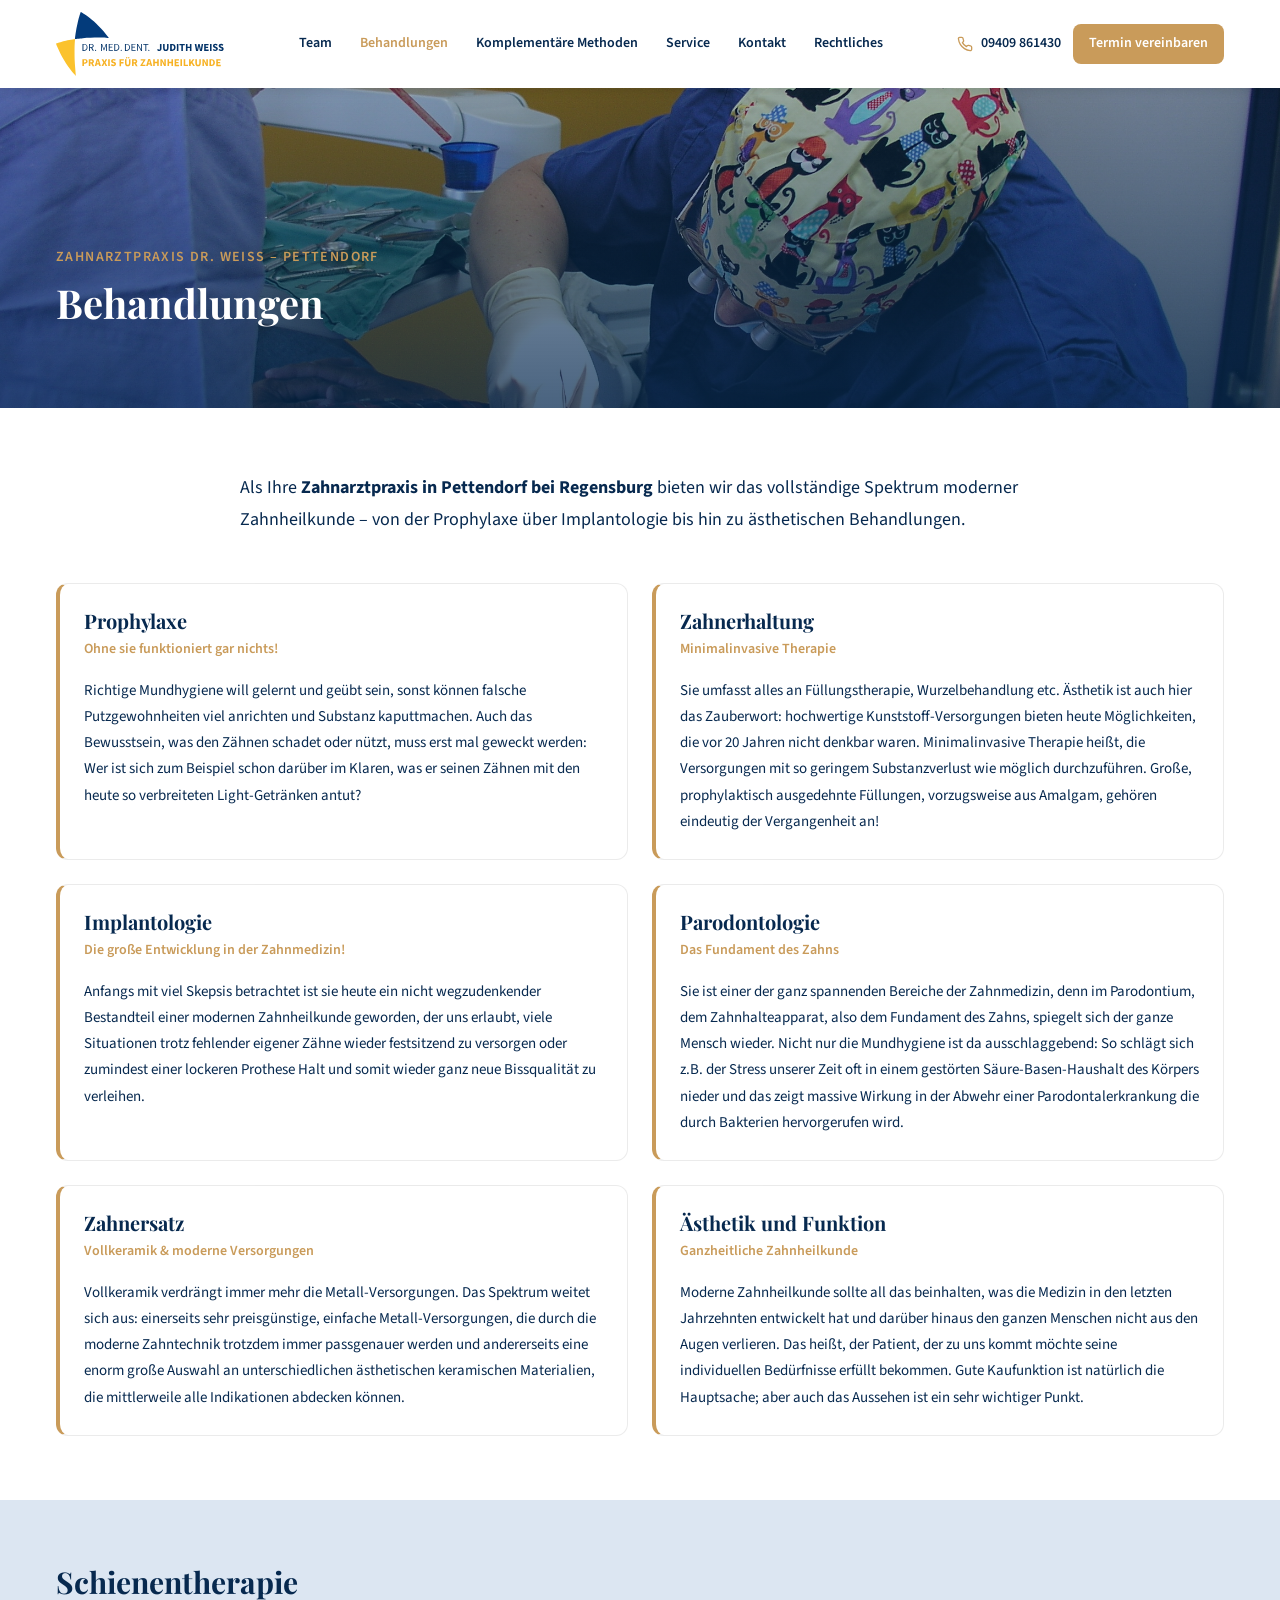
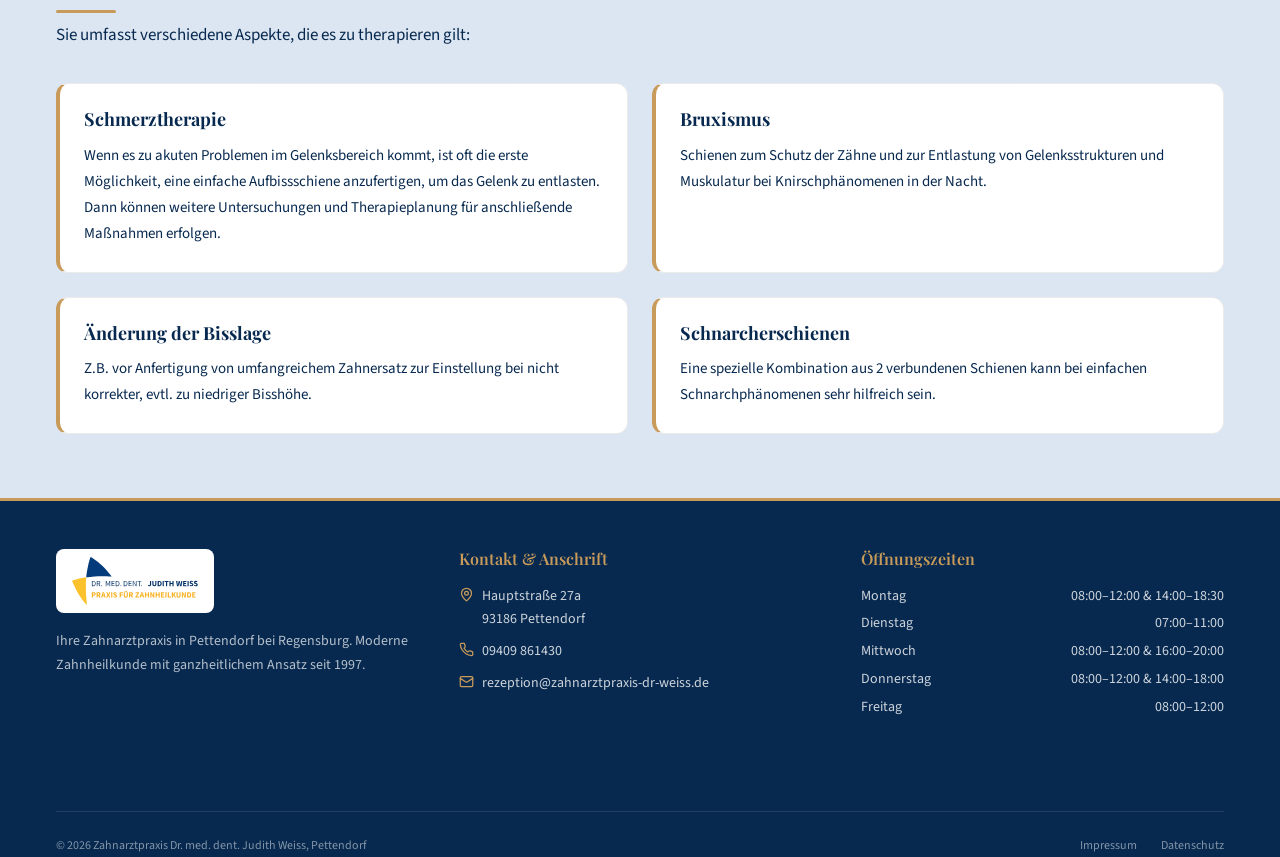
==== behandlungen.html @ 8ed4cd65 "Add files via upload" ====
<!DOCTYPE html>
<html lang="de">
<head>
    <meta charset="UTF-8">
    <meta name="viewport" content="width=device-width, initial-scale=1.0, maximum-scale=1">
    <title>Behandlungen – Zahnarztpraxis Dr. Judith Weiss, Pettendorf</title>
    <meta name="description" content="Unsere Behandlungen: Prophylaxe, Zahnerhaltung, Implantologie, Parodontologie, Zahnersatz, Ästhetik und Funktion. Zahnarztpraxis Dr. Weiss in Pettendorf.">
    
    <!-- Fonts -->
    <link rel="preconnect" href="https://fonts.googleapis.com">
    <link rel="preconnect" href="https://fonts.gstatic.com" crossorigin>
    <link href="https://fonts.googleapis.com/css2?family=Playfair+Display:wght@400;500;600;700&family=Source+Sans+3:wght@300;400;500;600;700&display=swap" rel="stylesheet">
    
    <!-- Styles -->
    <link rel="stylesheet" href="./assets/styles.css">
    
    <style>
        :root {
            --navy: oklch(28% 0.08 255);
            --navy-light: oklch(92% 0.02 255);
            --gold: oklch(72% 0.1 75);
            --gold-light: oklch(95% 0.04 75);
        }
        
        body {
            font-family: 'Source Sans 3', sans-serif;
            margin: 0;
            padding: 0;
            color: var(--navy);
        }
        
        .container {
            max-width: 1200px;
            margin: 0 auto;
            padding: 0 1rem;
        }
        
        /* Header styles */
        header {
            position: fixed;
            top: 0;
            left: 0;
            right: 0;
            z-index: 50;
            background: rgba(255, 255, 255, 0.95);
            backdrop-filter: blur(8px);
            box-shadow: 0 2px 10px rgba(0, 0, 0, 0.1);
            padding: 0.75rem 0;
            transition: all 0.3s;
        }
        
        header .container {
            display: flex;
            align-items: center;
            justify-content: space-between;
            gap: 1rem;
        }
        
        .logo {
            height: 64px;
            flex-shrink: 0;
        }
        
        nav {
            display: none;
        }
        
        @media (min-width: 1024px) {
            nav {
                display: flex;
                align-items: center;
                gap: 0.25rem;
            }
        }
        
        nav a {
            padding: 0.5rem 0.75rem;
            font-size: 0.875rem;
            font-weight: 600;
            color: var(--navy);
            text-decoration: none;
            position: relative;
            white-space: nowrap;
            transition: color 0.3s;
        }
        
        nav a:hover, nav a.active {
            color: var(--gold);
        }
        
        .header-contact {
            display: none;
        }
        
        @media (min-width: 768px) {
            .header-contact {
                display: flex;
                align-items: center;
                gap: 0.75rem;
            }
        }
        
        .phone-link {
            display: flex;
            align-items: center;
            gap: 0.5rem;
            color: var(--navy);
            font-weight: 600;
            font-size: 0.875rem;
            text-decoration: none;
            transition: color 0.3s;
        }
        
        .phone-link:hover {
            color: var(--gold);
        }
        
        .phone-link svg {
            color: var(--gold);
        }
        
        .btn-gold {
            display: inline-flex;
            align-items: center;
            gap: 0.5rem;
            background-color: var(--gold);
            color: white;
            padding: 0.5rem 1rem;
            border-radius: 0.5rem;
            font-weight: 600;
            font-size: 0.875rem;
            text-decoration: none;
            transition: all 0.2s;
        }
        
        .btn-gold:hover {
            filter: brightness(1.1);
        }
        
        /* Mobile menu */
        .mobile-menu-btn {
            display: block;
            padding: 0.5rem;
            background: none;
            border: none;
            cursor: pointer;
            color: var(--navy);
            z-index: 60;
        }
        
        @media (min-width: 1024px) {
            .mobile-menu-btn {
                display: none;
            }
        }
        
        .mobile-menu {
            display: none;
            position: fixed;
            top: 0;
            left: 0;
            right: 0;
            bottom: 0;
            background: white;
            z-index: 55;
            padding-top: 80px;
            flex-direction: column;
            align-items: center;
            justify-content: flex-start;
            gap: 0.5rem;
        }
        
        .mobile-menu.active {
            display: flex;
        }
        
        .mobile-menu a {
            padding: 1rem 2rem;
            font-size: 1.125rem;
            font-weight: 600;
            color: var(--navy);
            text-decoration: none;
            transition: color 0.2s;
            width: 100%;
            text-align: center;
            border-bottom: 1px solid rgba(0,0,0,0.05);
        }
        
        .mobile-menu a:hover {
            color: var(--gold);
            background: var(--navy-light);
        }
        
        .mobile-menu-btn .hamburger {
            display: flex;
            flex-direction: column;
            gap: 5px;
            width: 24px;
        }
        
        .mobile-menu-btn .hamburger span {
            display: block;
            height: 2px;
            background: var(--navy);
            transition: all 0.3s;
        }
        
        .mobile-menu-btn.active .hamburger span:nth-child(1) {
            transform: rotate(45deg) translate(5px, 5px);
        }
        
        .mobile-menu-btn.active .hamburger span:nth-child(2) {
            opacity: 0;
        }
        
        .mobile-menu-btn.active .hamburger span:nth-child(3) {
            transform: rotate(-45deg) translate(5px, -5px);
        }
        
        /* Page Header */
        .page-header {
            position: relative;
            padding: 10rem 0 5rem;
            text-align: left;
            overflow: hidden;
            min-height: 300px;
        }
        
        .page-header-background {
            position: absolute;
            inset: 0;
            background: url('./assets/implantologie.jpg') center center / cover no-repeat;
            animation: zoomIn 8s ease-out forwards;
        }
        
        @media (max-width: 768px) {
            .page-header {
                min-height: 250px;
                padding: 8rem 0 4rem;
            }
            
            .page-header-background {
                background-size: contain;
                background-position: center center;
                background-color: var(--navy);
            }
        }
        
        @keyframes zoomIn {
            from {
                transform: scale(1);
            }
            to {
                transform: scale(1.1);
            }
        }
        
        .page-header-overlay {
            position: absolute;
            inset: 0;
            background: rgba(3, 59, 123, 0.10);
        }
        
        .page-header-content {
            position: relative;
            z-index: 10;
        }
        
        .page-header-subtitle {
            color: var(--gold);
            font-size: 0.875rem;
            font-weight: 600;
            letter-spacing: 0.1em;
            text-transform: uppercase;
            margin-bottom: 0.5rem;
        }
        
        .page-header h1 {
            font-family: 'Playfair Display', serif;
            font-size: 2.5rem;
            font-weight: 700;
            color: white;
            margin: 0;
        }
        
        /* Treatments section */
        .treatments-section {
            padding: 4rem 0;
            background: white;
        }
        
        .treatments-intro {
            text-align: left;
            max-width: 800px;
            margin: 0 auto 3rem;
            font-size: 1.125rem;
            line-height: 1.75;
        }
        
        .treatments-intro strong {
            font-weight: 700;
        }
        
        .treatments-grid {
            display: grid;
            grid-template-columns: 1fr;
            gap: 1.5rem;
        }
        
        @media (min-width: 768px) {
            .treatments-grid {
                grid-template-columns: repeat(2, 1fr);
            }
        }
        
        .treatment-card {
            background: white;
            border: 1px solid rgba(0, 0, 0, 0.08);
            border-left: 4px solid var(--gold);
            border-radius: 0.75rem;
            padding: 1.5rem;
            transition: all 0.3s;
        }
        
        .treatment-card:hover {
            box-shadow: 0 10px 25px -5px rgba(0, 0, 0, 0.1);
            transform: translateY(-2px);
        }
        
        .treatment-card h3 {
            font-family: 'Playfair Display', serif;
            font-size: 1.25rem;
            font-weight: 700;
            color: var(--navy);
            margin: 0 0 0.25rem;
        }
        
        .treatment-card .subtitle {
            color: var(--gold);
            font-weight: 600;
            font-size: 0.875rem;
            margin-bottom: 1rem;
        }
        
        .treatment-card p {
            line-height: 1.75;
            margin: 0;
            font-size: 0.9375rem;
        }
        
        /* Schienentherapie section */
        .schienen-section {
            padding: 4rem 0;
            background: var(--navy-light);
        }
        
        .schienen-section .section-heading {
            font-family: 'Playfair Display', serif;
            font-size: 1.875rem;
            font-weight: 700;
            color: var(--navy);
            margin-bottom: 0.5rem;
        }
        
        .schienen-section .section-heading::after {
            content: '';
            display: block;
            width: 60px;
            height: 3px;
            background: var(--gold);
            margin-top: 0.75rem;
        }
        
        .schienen-intro {
            margin-bottom: 2rem;
            font-size: 1.0625rem;
            line-height: 1.75;
        }
        
        .schienen-grid {
            display: grid;
            grid-template-columns: 1fr;
            gap: 1.5rem;
        }
        
        @media (min-width: 768px) {
            .schienen-grid {
                grid-template-columns: repeat(2, 1fr);
            }
        }
        
        .schienen-card {
            background: white;
            border: 1px solid rgba(0, 0, 0, 0.08);
            border-left: 4px solid var(--gold);
            border-radius: 0.75rem;
            padding: 1.5rem;
            transition: all 0.3s;
        }
        
        .schienen-card:hover {
            box-shadow: 0 10px 25px -5px rgba(0, 0, 0, 0.1);
            transform: translateY(-2px);
        }
        
        .schienen-card h4 {
            font-family: 'Playfair Display', serif;
            font-size: 1.125rem;
            font-weight: 700;
            color: var(--navy);
            margin: 0 0 0.75rem;
        }
        
        .schienen-card p {
            line-height: 1.75;
            margin: 0;
            font-size: 0.9375rem;
        }
        
        /* Footer */
        footer {
            background: var(--navy);
            color: white;
        }
        
        .footer-divider {
            height: 3px;
            background: var(--gold);
        }
        
        .footer-grid {
            display: grid;
            grid-template-columns: 1fr;
            gap: 2.5rem;
            padding: 3rem 0;
        }
        
        @media (min-width: 768px) {
            .footer-grid {
                grid-template-columns: repeat(3, 1fr);
            }
        }
        
        .footer-logo {
            height: 64px;
            margin-bottom: 1rem;
            background: white;
            padding: 0.5rem 1rem;
            border-radius: 0.5rem;
        }
        
        .footer-text {
            color: rgba(255, 255, 255, 0.7);
            font-size: 0.875rem;
            line-height: 1.75;
        }
        
        .footer-heading {
            color: var(--gold);
            font-weight: 600;
            margin-bottom: 1rem;
        }
        
        .footer-contact {
            list-style: none;
            padding: 0;
            margin: 0;
        }
        
        .footer-contact li {
            display: flex;
            align-items: flex-start;
            gap: 0.5rem;
            margin-bottom: 0.5rem;
            font-size: 0.875rem;
            color: rgba(255, 255, 255, 0.8);
        }
        
        .footer-contact svg {
            color: var(--gold);
            flex-shrink: 0;
            margin-top: 2px;
        }
        
        .footer-contact a {
            color: rgba(255, 255, 255, 0.8);
            text-decoration: none;
            transition: color 0.2s;
        }
        
        .footer-contact a:hover {
            color: white;
        }
        
        .footer-hours {
            list-style: none;
            padding: 0;
            margin: 0;
        }
        
        .footer-hours li {
            display: flex;
            justify-content: space-between;
            gap: 1rem;
            font-size: 0.875rem;
            color: rgba(255, 255, 255, 0.8);
            margin-bottom: 0.25rem;
        }
        
        .footer-bottom {
            margin-top: 2.5rem;
            padding-top: 1.5rem;
            border-top: 1px solid rgba(255, 255, 255, 0.1);
            display: flex;
            flex-direction: column;
            gap: 0.75rem;
            align-items: center;
            font-size: 0.75rem;
            color: rgba(255, 255, 255, 0.5);
        }
        
        @media (min-width: 640px) {
            .footer-bottom {
                flex-direction: row;
                justify-content: space-between;
            }
        }
        
        .footer-bottom a {
            color: rgba(255, 255, 255, 0.5);
            text-decoration: none;
            transition: color 0.2s;
        }
        
        .footer-bottom a:hover {
            color: white;
        }
        
        .footer-links {
            display: flex;
            gap: 1.5rem;
        }
        
        
            color: white;
        }
        
        main {
            padding-top: 72px;
        }
        
        @media (min-width: 1024px) {
            main {
                padding-top: 88px;
            }
        }
    </style>
</head>
<body>
    <!-- Header -->
    <header>
        <div class="container">
            <a href="./">
                <img src="./assets/logo.svg" alt="Zahnarztpraxis Dr. Judith Weiss – Pettendorf" class="logo">
            </a>
            
            <nav>
                <a href="./team.html">Team</a>
                <a href="./behandlungen.html" class="active">Behandlungen</a>
                <a href="./komplementaere-methoden.html">Komplementäre Methoden</a>
                <a href="./service.html">Service</a>
                <a href="./kontakt.html">Kontakt</a>
                <a href="./rechtliches.html">Rechtliches</a>
            </nav>
            
            <div class="header-contact">
                <a href="tel:+499409861430" class="phone-link">
                    <svg xmlns="http://www.w3.org/2000/svg" width="16" height="16" viewBox="0 0 24 24" fill="none" stroke="currentColor" stroke-width="2" stroke-linecap="round" stroke-linejoin="round"><path d="M22 16.92v3a2 2 0 0 1-2.18 2 19.79 19.79 0 0 1-8.63-3.07 19.5 19.5 0 0 1-6-6 19.79 19.79 0 0 1-3.07-8.67A2 2 0 0 1 4.11 2h3a2 2 0 0 1 2 1.72 12.84 12.84 0 0 0 .7 2.81 2 2 0 0 1-.45 2.11L8.09 9.91a16 16 0 0 0 6 6l1.27-1.27a2 2 0 0 1 2.11-.45 12.84 12.84 0 0 0 2.81.7A2 2 0 0 1 22 16.92z"></path></svg>
                    09409 861430
                </a>
                <a href="tel:+499409861430" class="btn-gold">Termin vereinbaren</a>
            </div>
            
            <button class="mobile-menu-btn" aria-label="Menü öffnen" onclick="toggleMobileMenu()">
                <div class="hamburger">
                    <span></span>
                    <span></span>
                    <span></span>
                </div>
            </button>
        </div>
    </header>
    
    <!-- Mobile Menu -->
    <div class="mobile-menu" id="mobileMenu">
        <a href="./" onclick="closeMobileMenu()">Startseite</a>
        <a href="./team.html" onclick="closeMobileMenu()">Team</a>
        <a href="./behandlungen.html" onclick="closeMobileMenu()">Behandlungen</a>
        <a href="./komplementaere-methoden.html" onclick="closeMobileMenu()">Komplementäre Methoden</a>
        <a href="./service.html" onclick="closeMobileMenu()">Service</a>
        <a href="./kontakt.html" onclick="closeMobileMenu()">Kontakt</a>
        <a href="./rechtliches.html" onclick="closeMobileMenu()">Rechtliches</a>
        <a href="tel:+499409861430" class="btn-gold" onclick="closeMobileMenu()">
            <svg xmlns="http://www.w3.org/2000/svg" width="16" height="16" viewBox="0 0 24 24" fill="none" stroke="currentColor" stroke-width="2" stroke-linecap="round" stroke-linejoin="round"><path d="M22 16.92v3a2 2 0 0 1-2.18 2 19.79 19.79 0 0 1-8.63-3.07 19.5 19.5 0 0 1-6-6 19.79 19.79 0 0 1-3.07-8.67A2 2 0 0 1 4.11 2h3a2 2 0 0 1 2 1.72 12.84 12.84 0 0 0 .7 2.81 2 2 0 0 1-.45 2.11L8.09 9.91a16 16 0 0 0 6 6l1.27-1.27a2 2 0 0 1 2.11-.45 12.84 12.84 0 0 0 2.81.7A2 2 0 0 1 22 16.92z"></path></svg>
            09409 861430
        </a>
    </div>
    
    <script>
        // Mobile menu functions
        function toggleMobileMenu() {
            const menu = document.getElementById('mobileMenu');
            const btn = document.querySelector('.mobile-menu-btn');
            menu.classList.toggle('active');
            btn.classList.toggle('active');
        }
        
        function closeMobileMenu() {
            const menu = document.getElementById('mobileMenu');
            const btn = document.querySelector('.mobile-menu-btn');
            menu.classList.remove('active');
            btn.classList.remove('active');
        }
    </script>

    <main>
        <!-- Page Header -->
        <section class="page-header">
            <div class="page-header-background"></div>
            <div class="page-header-overlay"></div>
            <div class="container page-header-content">
                <p class="page-header-subtitle">Zahnarztpraxis Dr. Weiss – Pettendorf</p>
                <h1>Behandlungen</h1>
            </div>
        </section>

        <!-- Treatments Section -->
        <section class="treatments-section">
            <div class="container">
                <p class="treatments-intro">
                    Als Ihre <strong>Zahnarztpraxis in Pettendorf bei Regensburg</strong> bieten wir das vollständige Spektrum moderner Zahnheilkunde – von der Prophylaxe über Implantologie bis hin zu ästhetischen Behandlungen.
                </p>
                
                <div class="treatments-grid">
                    <!-- Prophylaxe -->
                    <div class="treatment-card">
                        <h3>Prophylaxe</h3>
                        <p class="subtitle">Ohne sie funktioniert gar nichts!</p>
                        <p>Richtige Mundhygiene will gelernt und geübt sein, sonst können falsche Putzgewohnheiten viel anrichten und Substanz kaputtmachen. Auch das Bewusstsein, was den Zähnen schadet oder nützt, muss erst mal geweckt werden: Wer ist sich zum Beispiel schon darüber im Klaren, was er seinen Zähnen mit den heute so verbreiteten Light-Getränken antut?</p>
                    </div>
                    
                    <!-- Zahnerhaltung -->
                    <div class="treatment-card">
                        <h3>Zahnerhaltung</h3>
                        <p class="subtitle">Minimalinvasive Therapie</p>
                        <p>Sie umfasst alles an Füllungstherapie, Wurzelbehandlung etc. Ästhetik ist auch hier das Zauberwort: hochwertige Kunststoff-Versorgungen bieten heute Möglichkeiten, die vor 20 Jahren nicht denkbar waren. Minimalinvasive Therapie heißt, die Versorgungen mit so geringem Substanzverlust wie möglich durchzuführen. Große, prophylaktisch ausgedehnte Füllungen, vorzugsweise aus Amalgam, gehören eindeutig der Vergangenheit an!</p>
                    </div>
                    
                    <!-- Implantologie -->
                    <div class="treatment-card">
                        <h3>Implantologie</h3>
                        <p class="subtitle">Die große Entwicklung in der Zahnmedizin!</p>
                        <p>Anfangs mit viel Skepsis betrachtet ist sie heute ein nicht wegzudenkender Bestandteil einer modernen Zahnheilkunde geworden, der uns erlaubt, viele Situationen trotz fehlender eigener Zähne wieder festsitzend zu versorgen oder zumindest einer lockeren Prothese Halt und somit wieder ganz neue Bissqualität zu verleihen.</p>
                    </div>
                    
                    <!-- Parodontologie -->
                    <div class="treatment-card">
                        <h3>Parodontologie</h3>
                        <p class="subtitle">Das Fundament des Zahns</p>
                        <p>Sie ist einer der ganz spannenden Bereiche der Zahnmedizin, denn im Parodontium, dem Zahnhalteapparat, also dem Fundament des Zahns, spiegelt sich der ganze Mensch wieder. Nicht nur die Mundhygiene ist da ausschlaggebend: So schlägt sich z.B. der Stress unserer Zeit oft in einem gestörten Säure-Basen-Haushalt des Körpers nieder und das zeigt massive Wirkung in der Abwehr einer Parodontalerkrankung die durch Bakterien hervorgerufen wird.</p>
                    </div>
                    
                    <!-- Zahnersatz -->
                    <div class="treatment-card">
                        <h3>Zahnersatz</h3>
                        <p class="subtitle">Vollkeramik & moderne Versorgungen</p>
                        <p>Vollkeramik verdrängt immer mehr die Metall-Versorgungen. Das Spektrum weitet sich aus: einerseits sehr preisgünstige, einfache Metall-Versorgungen, die durch die moderne Zahntechnik trotzdem immer passgenauer werden und andererseits eine enorm große Auswahl an unterschiedlichen ästhetischen keramischen Materialien, die mittlerweile alle Indikationen abdecken können.</p>
                    </div>
                    
                    <!-- Ästhetik und Funktion -->
                    <div class="treatment-card">
                        <h3>Ästhetik und Funktion</h3>
                        <p class="subtitle">Ganzheitliche Zahnheilkunde</p>
                        <p>Moderne Zahnheilkunde sollte all das beinhalten, was die Medizin in den letzten Jahrzehnten entwickelt hat und darüber hinaus den ganzen Menschen nicht aus den Augen verlieren. Das heißt, der Patient, der zu uns kommt möchte seine individuellen Bedürfnisse erfüllt bekommen. Gute Kaufunktion ist natürlich die Hauptsache; aber auch das Aussehen ist ein sehr wichtiger Punkt.</p>
                    </div>
                </div>
            </div>
        </section>
        
        <!-- Schienentherapie Section -->
        <section class="schienen-section">
            <div class="container">
                <h2 class="section-heading">Schienentherapie</h2>
                <p class="schienen-intro">Sie umfasst verschiedene Aspekte, die es zu therapieren gilt:</p>
                
                <div class="schienen-grid">
                    <div class="schienen-card">
                        <h4>Schmerztherapie</h4>
                        <p>Wenn es zu akuten Problemen im Gelenksbereich kommt, ist oft die erste Möglichkeit, eine einfache Aufbissschiene anzufertigen, um das Gelenk zu entlasten. Dann können weitere Untersuchungen und Therapieplanung für anschließende Maßnahmen erfolgen.</p>
                    </div>
                    
                    <div class="schienen-card">
                        <h4>Bruxismus</h4>
                        <p>Schienen zum Schutz der Zähne und zur Entlastung von Gelenksstrukturen und Muskulatur bei Knirschphänomenen in der Nacht.</p>
                    </div>
                    
                    <div class="schienen-card">
                        <h4>Änderung der Bisslage</h4>
                        <p>Z.B. vor Anfertigung von umfangreichem Zahnersatz zur Einstellung bei nicht korrekter, evtl. zu niedriger Bisshöhe.</p>
                    </div>
                    
                    <div class="schienen-card">
                        <h4>Schnarcherschienen</h4>
                        <p>Eine spezielle Kombination aus 2 verbundenen Schienen kann bei einfachen Schnarchphänomenen sehr hilfreich sein.</p>
                    </div>
                </div>
            </div>
        </section>
    </main>

    <!-- Footer -->
    <footer>
        <div class="footer-divider"></div>
        <div class="container">
            <div class="footer-grid">
                <div>
                    <img src="./assets/logo.svg" alt="Zahnarztpraxis Dr. Weiss" class="footer-logo">
                    <p class="footer-text">
                        Ihre Zahnarztpraxis in Pettendorf bei Regensburg. Moderne Zahnheilkunde mit ganzheitlichem Ansatz seit 1997.
                    </p>
                </div>
                
                <div>
                    <h3 class="footer-heading">Kontakt & Anschrift</h3>
                    <ul class="footer-contact">
                        <li>
                            <svg xmlns="http://www.w3.org/2000/svg" width="15" height="15" viewBox="0 0 24 24" fill="none" stroke="currentColor" stroke-width="2" stroke-linecap="round" stroke-linejoin="round"><path d="M20 10c0 4.993-5.539 10.193-7.399 11.799a1 1 0 0 1-1.202 0C9.539 20.193 4 14.993 4 10a8 8 0 0 1 16 0"></path><circle cx="12" cy="10" r="3"></circle></svg>
                            <span>Hauptstraße 27a<br>93186 Pettendorf</span>
                        </li>
                        <li>
                            <svg xmlns="http://www.w3.org/2000/svg" width="15" height="15" viewBox="0 0 24 24" fill="none" stroke="currentColor" stroke-width="2" stroke-linecap="round" stroke-linejoin="round"><path d="M22 16.92v3a2 2 0 0 1-2.18 2 19.79 19.79 0 0 1-8.63-3.07 19.5 19.5 0 0 1-6-6 19.79 19.79 0 0 1-3.07-8.67A2 2 0 0 1 4.11 2h3a2 2 0 0 1 2 1.72 12.84 12.84 0 0 0 .7 2.81 2 2 0 0 1-.45 2.11L8.09 9.91a16 16 0 0 0 6 6l1.27-1.27a2 2 0 0 1 2.11-.45 12.84 12.84 0 0 0 2.81.7A2 2 0 0 1 22 16.92z"></path></svg>
                            <a href="tel:+499409861430">09409 861430</a>
                        </li>
                        <li>
                            <svg xmlns="http://www.w3.org/2000/svg" width="15" height="15" viewBox="0 0 24 24" fill="none" stroke="currentColor" stroke-width="2" stroke-linecap="round" stroke-linejoin="round"><rect width="20" height="16" x="2" y="4" rx="2"></rect><path d="m22 7-8.97 5.7a1.94 1.94 0 0 1-2.06 0L2 7"></path></svg>
                            <a href="mailto:rezeption@zahnarztpraxis-dr-weiss.de">rezeption@zahnarztpraxis-dr-weiss.de</a>
                        </li>
                    </ul>
                </div>
                
                <div>
                    <h3 class="footer-heading">Öffnungszeiten</h3>
                    <ul class="footer-hours">
                        <li><span>Montag</span><span>08:00–12:00 & 14:00–18:30</span></li>
                        <li><span>Dienstag</span><span>07:00–11:00</span></li>
                        <li><span>Mittwoch</span><span>08:00–12:00 & 16:00–20:00</span></li>
                        <li><span>Donnerstag</span><span>08:00–12:00 & 14:00–18:00</span></li>
                        <li><span>Freitag</span><span>08:00–12:00</span></li>
                    </ul>
                </div>
            </div>
            
            <div class="footer-bottom">
                <p>© 2026 Zahnarztpraxis Dr. med. dent. Judith Weiss, Pettendorf</p>
                <div class="footer-links">
                    <a href="./impressum.html">Impressum</a>
                    <a href="./datenschutz.html">Datenschutz</a>
                </div>
            </div>
        </div>
    </footer>
</body>
</html>
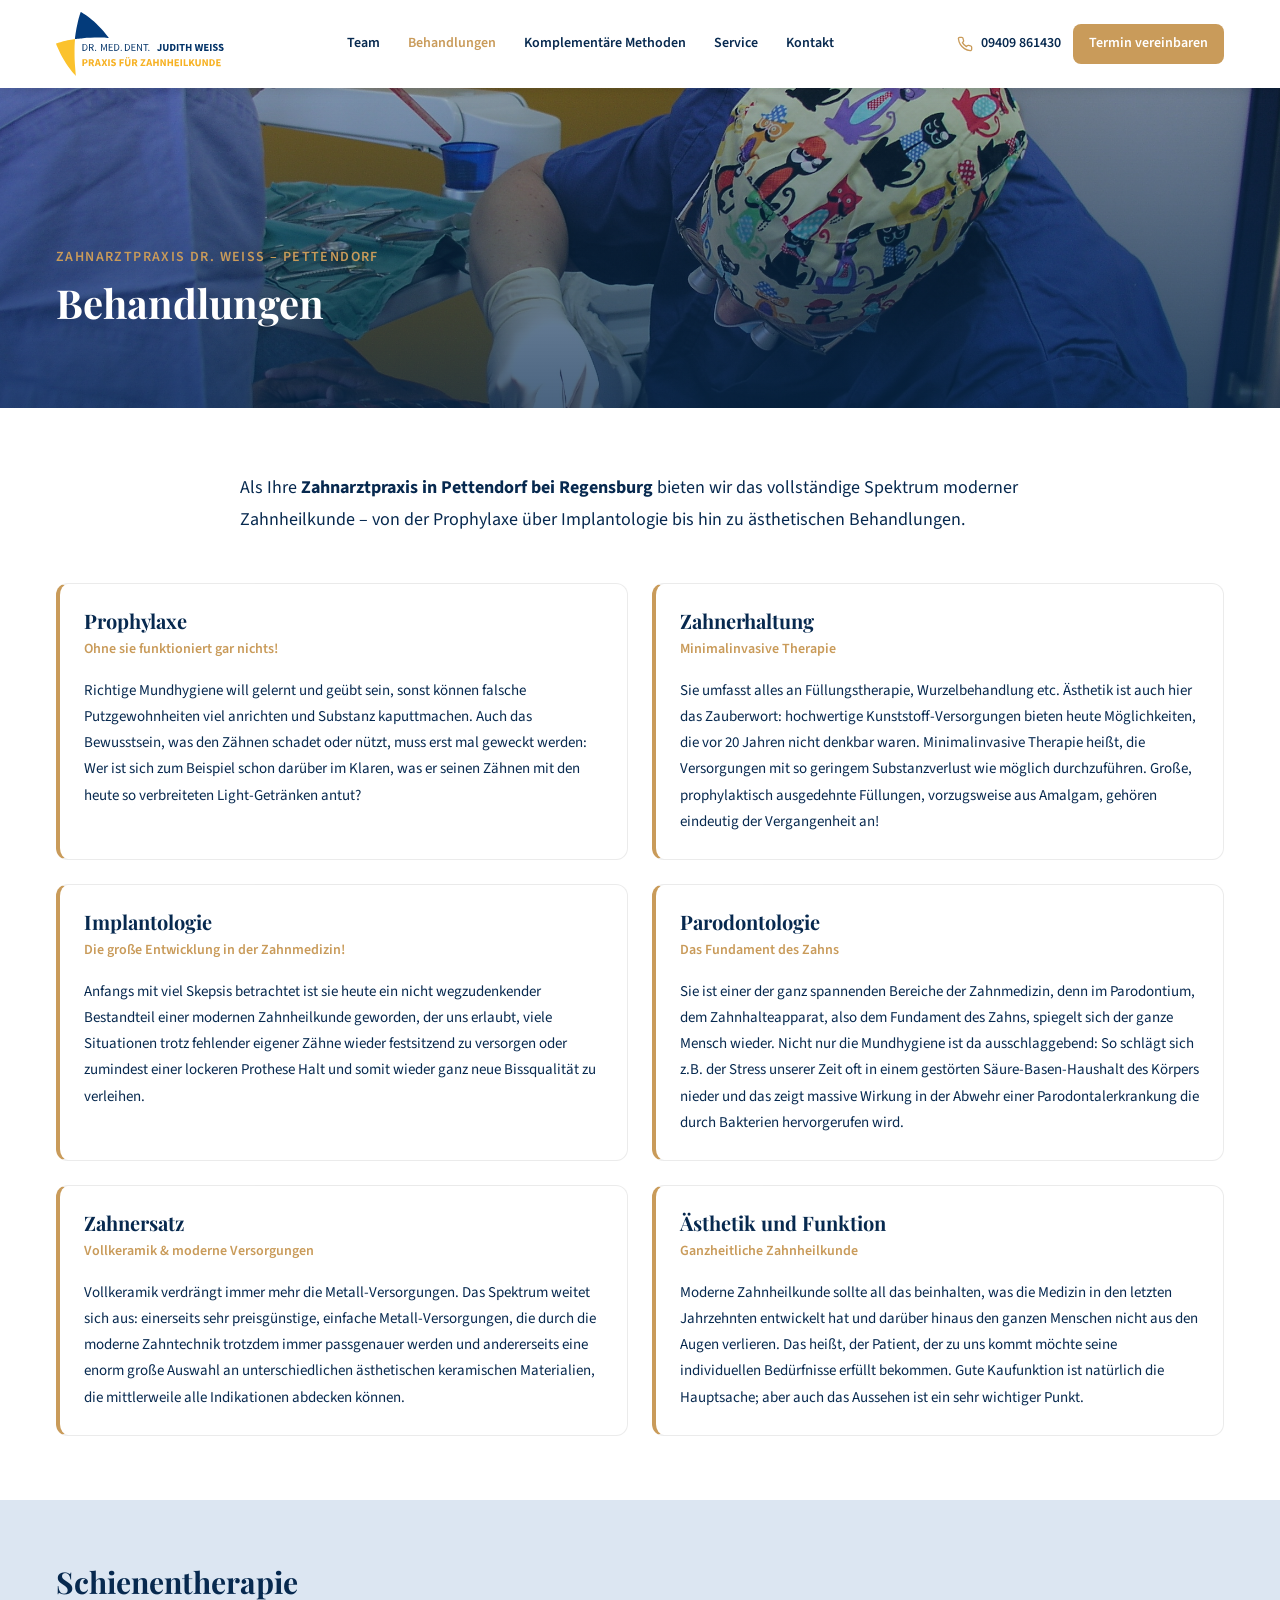
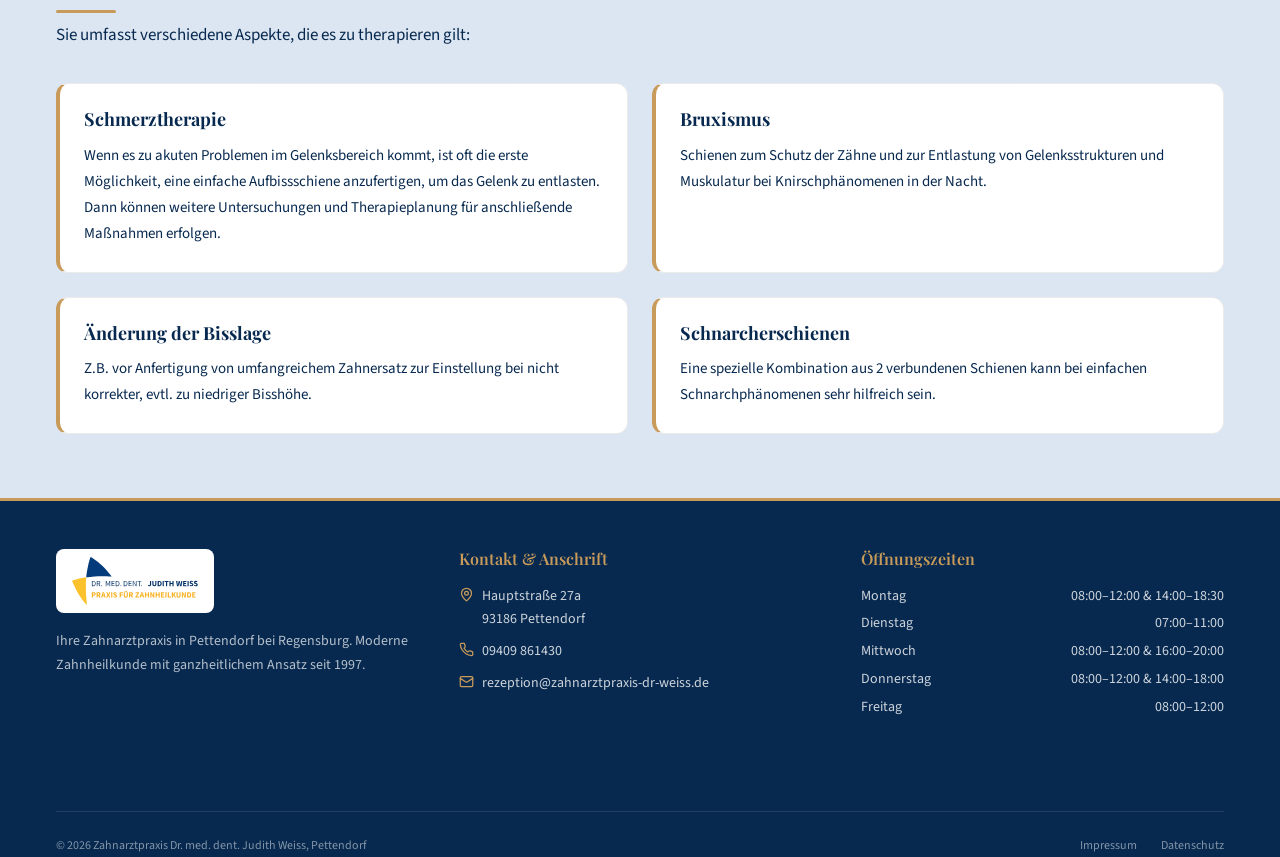
==== commit 0af29584: "Add files via upload" ====
--- a/behandlungen.html
+++ b/behandlungen.html
@@ -124,7 +124,7 @@
             align-items: center;
             gap: 0.5rem;
             background-color: var(--gold);
-            color: white;
+            color: #ffffff !important;
             padding: 0.5rem 1rem;
             border-radius: 0.5rem;
             font-weight: 600;
@@ -134,17 +134,25 @@
         }
         
         .btn-gold:hover {
+            background-color: var(--gold);
             filter: brightness(1.1);
+            color: var(--navy) !important;
+        }
+        
+        .btn-gold:hover svg {
+            stroke: var(--navy);
         }
         
         /* Mobile menu */
+                /* Mobile Menu Button */
         .mobile-menu-btn {
-            display: block;
+            display: flex;
+            align-items: center;
+            justify-content: center;
             padding: 0.5rem;
             background: none;
             border: none;
             cursor: pointer;
-            color: var(--navy);
             z-index: 60;
         }
         
@@ -154,20 +162,19 @@
             }
         }
         
+        /* Mobile Menu */
         .mobile-menu {
             display: none;
             position: fixed;
-            top: 0;
+            top: 72px;
             left: 0;
             right: 0;
-            bottom: 0;
             background: white;
-            z-index: 55;
-            padding-top: 80px;
+            padding: 1rem;
+            box-shadow: 0 4px 6px rgba(0, 0, 0, 0.1);
+            z-index: 40;
             flex-direction: column;
             align-items: center;
-            justify-content: flex-start;
-            gap: 0.5rem;
         }
         
         .mobile-menu.active {
@@ -175,30 +182,40 @@
         }
         
         .mobile-menu a {
-            padding: 1rem 2rem;
+            padding: 1rem;
             font-size: 1.125rem;
             font-weight: 600;
             color: var(--navy);
             text-decoration: none;
-            transition: color 0.2s;
+            text-align: center;
             width: 100%;
-            text-align: center;
-            border-bottom: 1px solid rgba(0,0,0,0.05);
+            border-bottom: 1px solid var(--navy-light);
+            transition: all 0.2s;
         }
         
         .mobile-menu a:hover {
-            color: var(--gold);
-            background: var(--navy-light);
-        }
-        
-        .mobile-menu-btn .hamburger {
+            color: var(--navy);
+            background: var(--gold-light);
+        }
+        
+        .mobile-menu .btn-gold {
+            margin-top: 1rem;
+            width: auto;
+            padding: 0.75rem 2rem;
+            justify-content: center;
+            border-bottom: none;
+            border-radius: 0.5rem;
+        }
+        
+        /* Hamburger Icon */
+        .hamburger {
             display: flex;
             flex-direction: column;
             gap: 5px;
             width: 24px;
         }
         
-        .mobile-menu-btn .hamburger span {
+        .hamburger span {
             display: block;
             height: 2px;
             background: var(--navy);
@@ -279,7 +296,7 @@
             font-family: 'Playfair Display', serif;
             font-size: 2.5rem;
             font-weight: 700;
-            color: white;
+            color: #ffffff !important;
             margin: 0;
         }
         
@@ -420,7 +437,7 @@
         /* Footer */
         footer {
             background: var(--navy);
-            color: white;
+            color: #ffffff !important;
         }
         
         .footer-divider {
@@ -489,7 +506,7 @@
         }
         
         .footer-contact a:hover {
-            color: white;
+            color: #ffffff !important;
         }
         
         .footer-hours {
@@ -533,7 +550,7 @@
         }
         
         .footer-bottom a:hover {
-            color: white;
+            color: #ffffff !important;
         }
         
         .footer-links {
@@ -542,7 +559,7 @@
         }
         
         
-            color: white;
+            color: #ffffff !important;
         }
         
         main {
@@ -570,7 +587,7 @@
                 <a href="./komplementaere-methoden.html">Komplementäre Methoden</a>
                 <a href="./service.html">Service</a>
                 <a href="./kontakt.html">Kontakt</a>
-                <a href="./rechtliches.html">Rechtliches</a>
+                
             </nav>
             
             <div class="header-contact">
@@ -591,7 +608,7 @@
         </div>
     </header>
     
-    <!-- Mobile Menu -->
+        <!-- Mobile Menu -->
     <div class="mobile-menu" id="mobileMenu">
         <a href="./" onclick="closeMobileMenu()">Startseite</a>
         <a href="./team.html" onclick="closeMobileMenu()">Team</a>
@@ -599,13 +616,11 @@
         <a href="./komplementaere-methoden.html" onclick="closeMobileMenu()">Komplementäre Methoden</a>
         <a href="./service.html" onclick="closeMobileMenu()">Service</a>
         <a href="./kontakt.html" onclick="closeMobileMenu()">Kontakt</a>
-        <a href="./rechtliches.html" onclick="closeMobileMenu()">Rechtliches</a>
         <a href="tel:+499409861430" class="btn-gold" onclick="closeMobileMenu()">
             <svg xmlns="http://www.w3.org/2000/svg" width="16" height="16" viewBox="0 0 24 24" fill="none" stroke="currentColor" stroke-width="2" stroke-linecap="round" stroke-linejoin="round"><path d="M22 16.92v3a2 2 0 0 1-2.18 2 19.79 19.79 0 0 1-8.63-3.07 19.5 19.5 0 0 1-6-6 19.79 19.79 0 0 1-3.07-8.67A2 2 0 0 1 4.11 2h3a2 2 0 0 1 2 1.72 12.84 12.84 0 0 0 .7 2.81 2 2 0 0 1-.45 2.11L8.09 9.91a16 16 0 0 0 6 6l1.27-1.27a2 2 0 0 1 2.11-.45 12.84 12.84 0 0 0 2.81.7A2 2 0 0 1 22 16.92z"></path></svg>
             09409 861430
         </a>
     </div>
-    
     <script>
         // Mobile menu functions
         function toggleMobileMenu() {
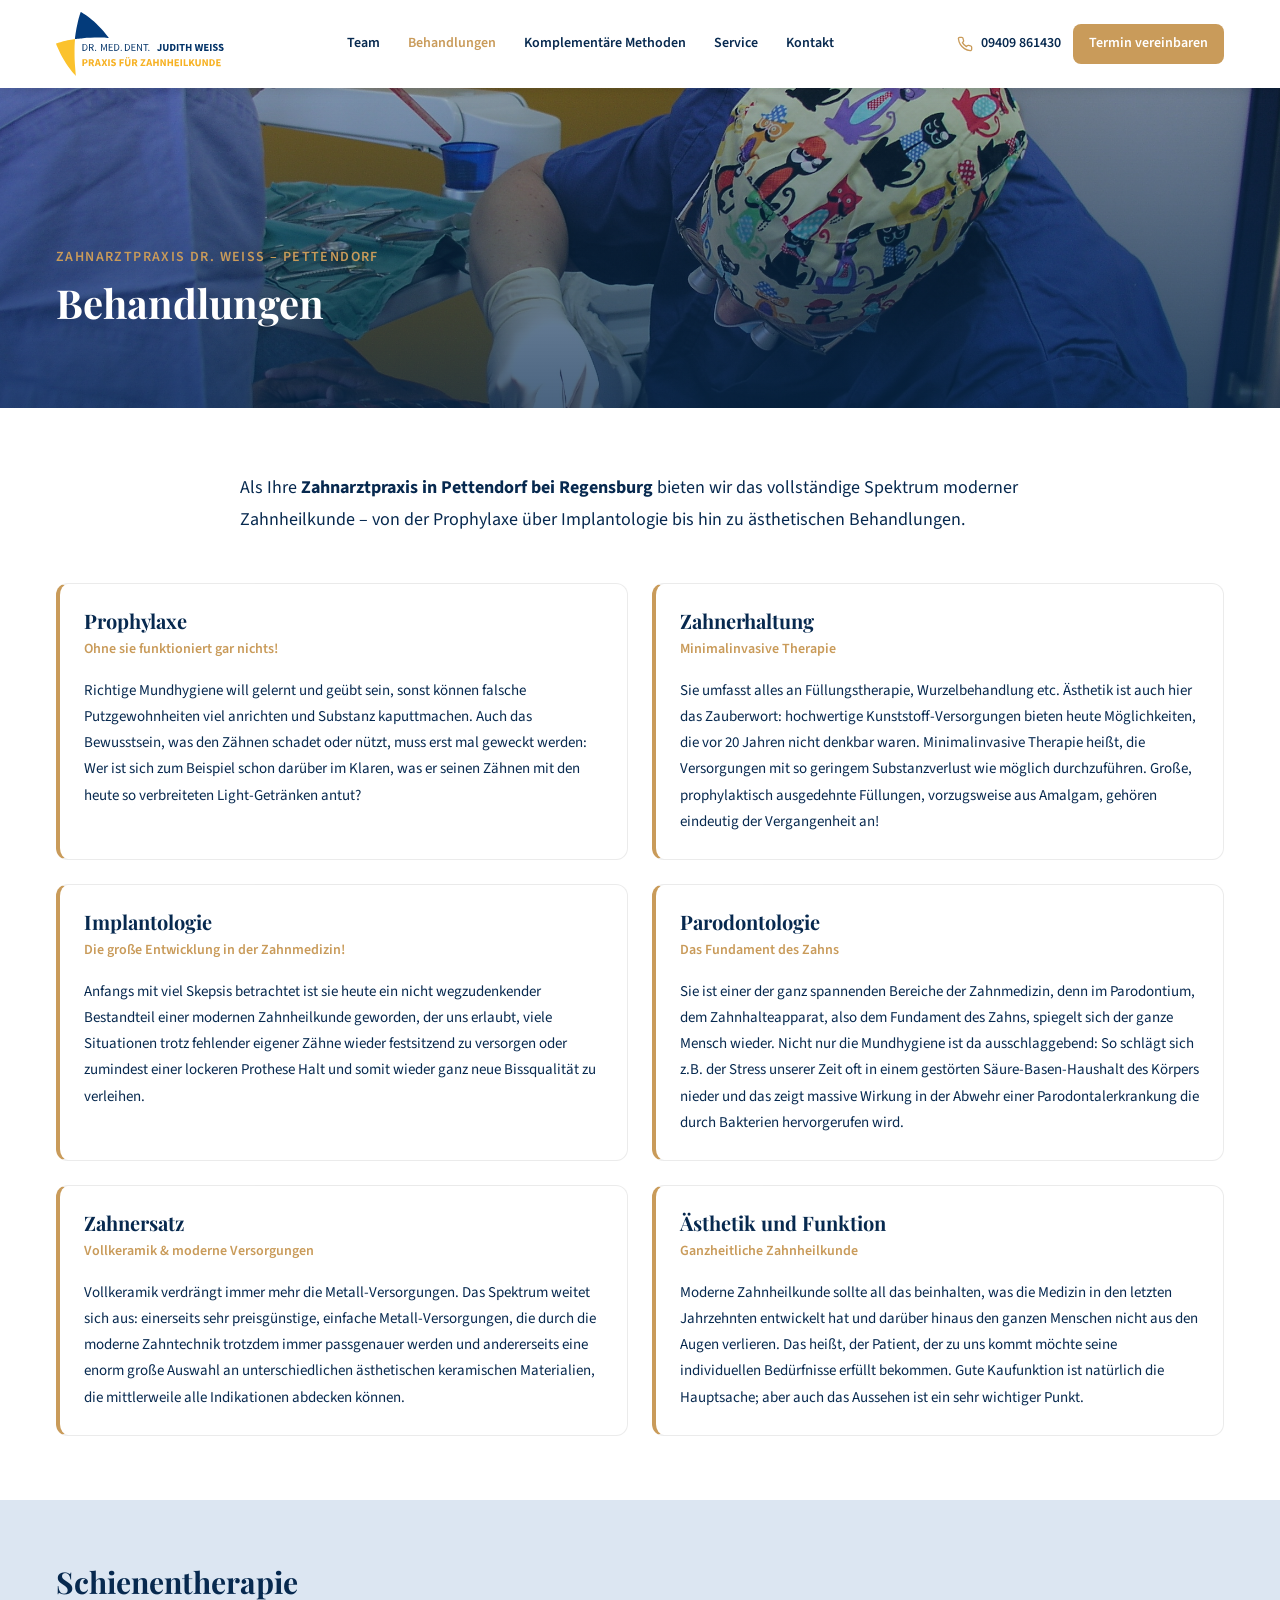
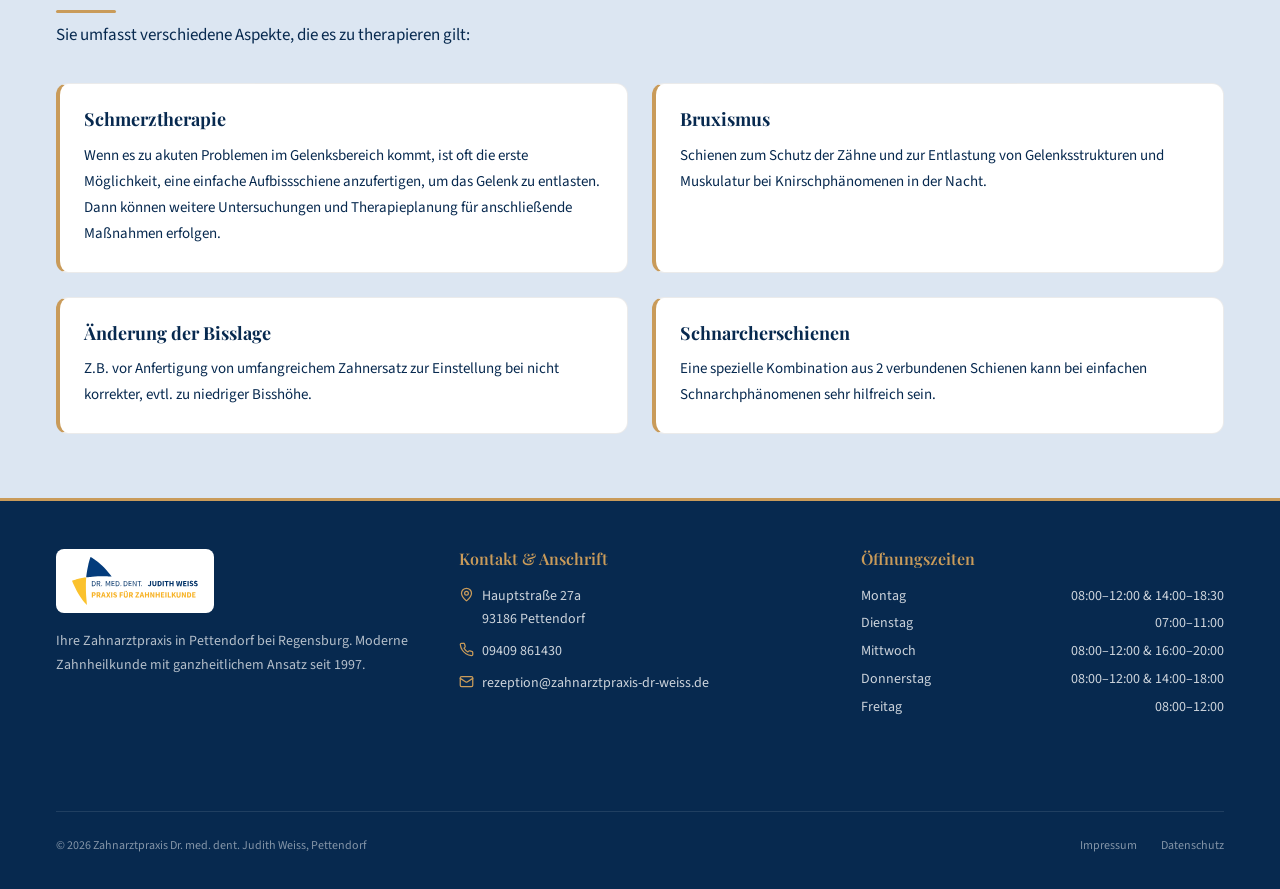
==== commit b174f7dd: "Add files via upload" ====
--- a/behandlungen.html
+++ b/behandlungen.html
@@ -527,6 +527,7 @@
         .footer-bottom {
             margin-top: 2.5rem;
             padding-top: 1.5rem;
+            padding-bottom: 2rem;
             border-top: 1px solid rgba(255, 255, 255, 0.1);
             display: flex;
             flex-direction: column;
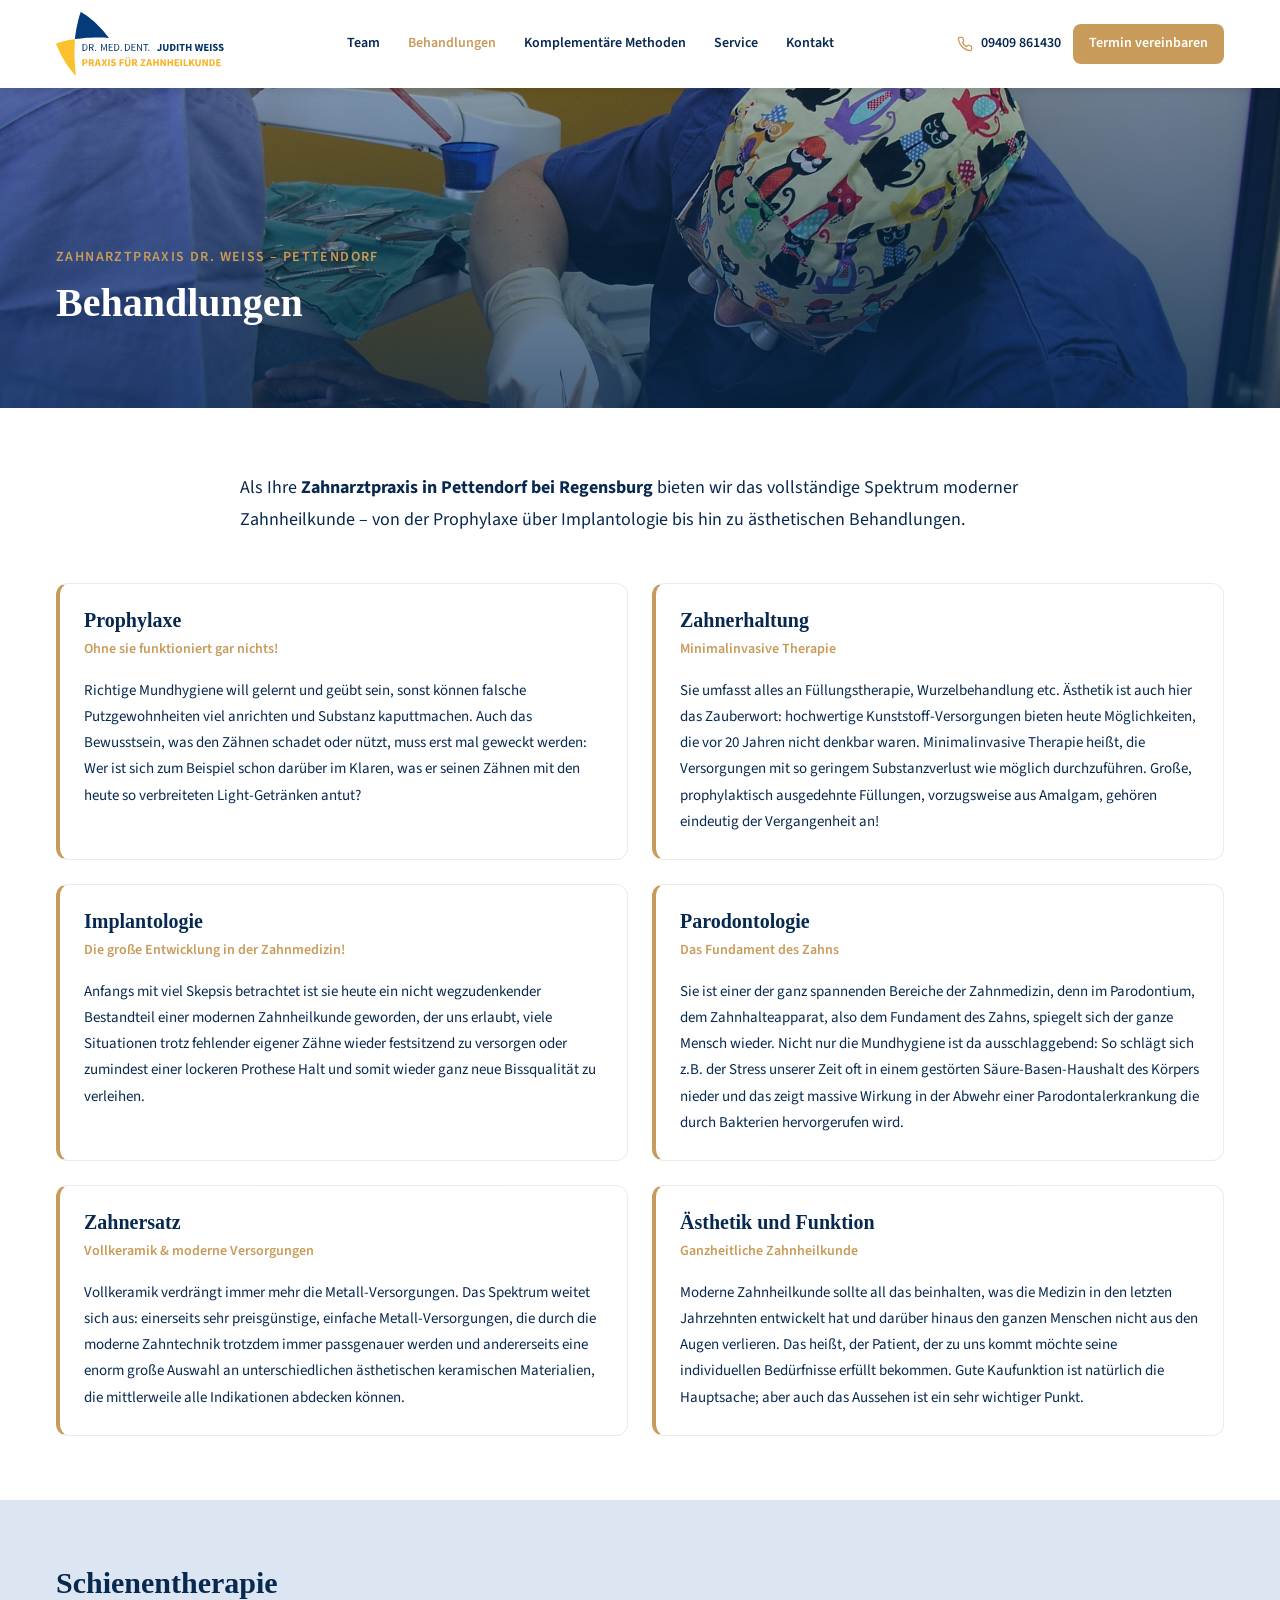
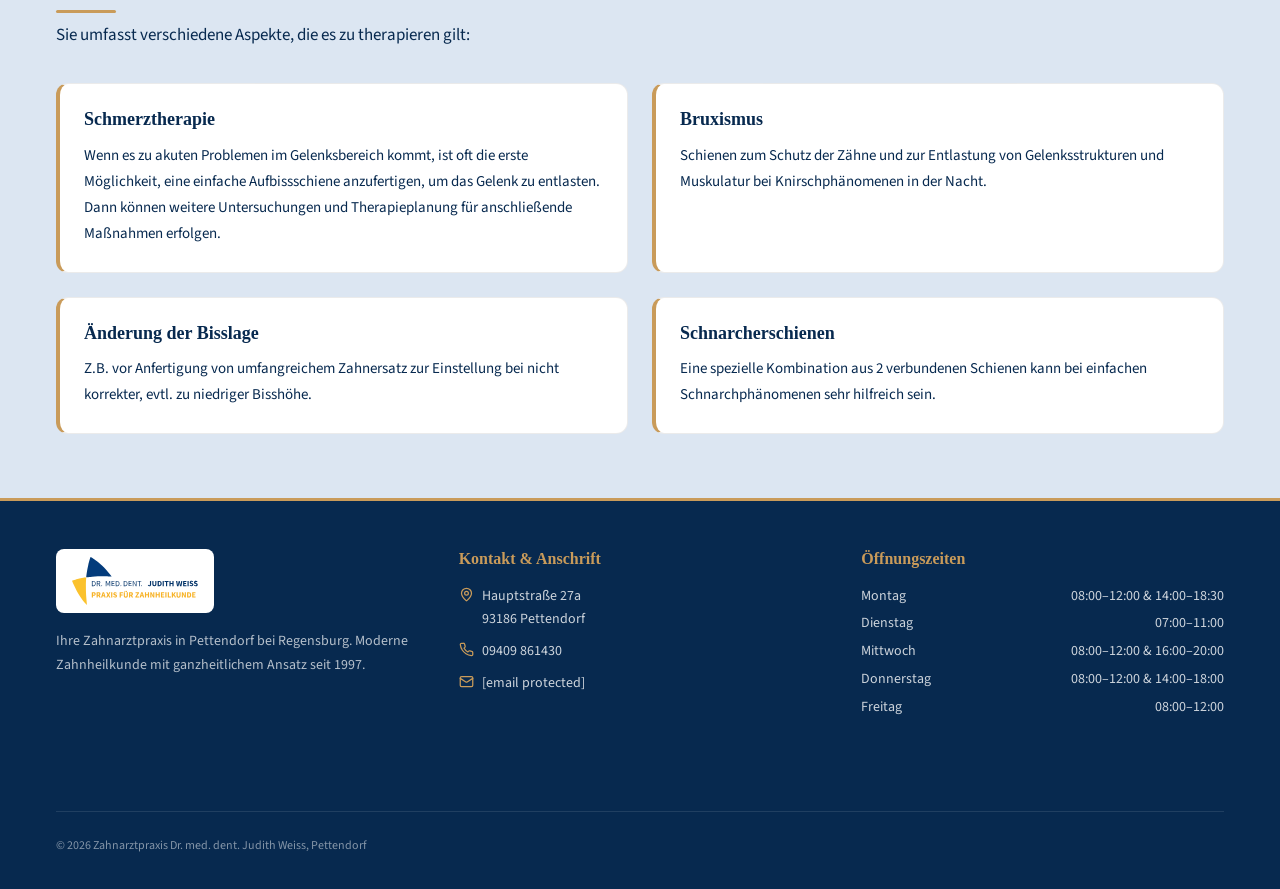
==== commit 8e707c60: "Add files via upload" ====
--- a/behandlungen.html
+++ b/behandlungen.html
@@ -7,9 +7,6 @@
     <meta name="description" content="Unsere Behandlungen: Prophylaxe, Zahnerhaltung, Implantologie, Parodontologie, Zahnersatz, Ästhetik und Funktion. Zahnarztpraxis Dr. Weiss in Pettendorf.">
     
     <!-- Fonts -->
-    <link rel="preconnect" href="https://fonts.googleapis.com">
-    <link rel="preconnect" href="https://fonts.gstatic.com" crossorigin>
-    <link href="https://fonts.googleapis.com/css2?family=Playfair+Display:wght@400;500;600;700&family=Source+Sans+3:wght@300;400;500;600;700&display=swap" rel="stylesheet">
     
     <!-- Styles -->
     <link rel="stylesheet" href="./assets/styles.css">
@@ -759,7 +756,7 @@
                         </li>
                         <li>
                             <svg xmlns="http://www.w3.org/2000/svg" width="15" height="15" viewBox="0 0 24 24" fill="none" stroke="currentColor" stroke-width="2" stroke-linecap="round" stroke-linejoin="round"><rect width="20" height="16" x="2" y="4" rx="2"></rect><path d="m22 7-8.97 5.7a1.94 1.94 0 0 1-2.06 0L2 7"></path></svg>
-                            <a href="mailto:rezeption@zahnarztpraxis-dr-weiss.de">rezeption@zahnarztpraxis-dr-weiss.de</a>
+                            <a href="/cdn-cgi/l/email-protection#fe8c9b849b8e8a979190be849f96909f8c848a8e8c9f86978dd39a8cd3899b978d8dd09a9b"><span class="__cf_email__" data-cfemail="fb899e819e8b8f929495bb819a93959a89818f8b899a839288d69f89d68c9e928888d59f9e">[email&#160;protected]</span></a>
                         </li>
                     </ul>
                 </div>
@@ -779,11 +776,4 @@
             <div class="footer-bottom">
                 <p>© 2026 Zahnarztpraxis Dr. med. dent. Judith Weiss, Pettendorf</p>
                 <div class="footer-links">
-                    <a href="./impressum.html">Impressum</a>
-                    <a href="./datenschutz.html">Datenschutz</a>
-                </div>
-            </div>
-        </div>
-    </footer>
-</body>
-</html>
+                    <a href="./impressum.htm
--- a/assets/styles.css
+++ b/assets/styles.css
@@ -0,0 +1,83 @@
+/* ===========================================
+   LOCAL FONTS - Playfair Display & Source Sans 3
+   =========================================== */
+
+/* Playfair Display */
+@font-face {
+  font-family: 'Playfair Display';
+  font-style: normal;
+  font-weight: 400;
+  font-display: swap;
+  src: url('./fonts/playfair-display-v37-latin-regular.woff2') format('woff2');
+}
+
+@font-face {
+  font-family: 'Playfair Display';
+  font-style: normal;
+  font-weight: 500;
+  font-display: swap;
+  src: url('./fonts/playfair-display-v37-latin-500.woff2') format('woff2');
+}
+
+@font-face {
+  font-family: 'Playfair Display';
+  font-style: normal;
+  font-weight: 600;
+  font-display: swap;
+  src: url('./fonts/playfair-display-v37-latin-600.woff2') format('woff2');
+}
+
+@font-face {
+  font-family: 'Playfair Display';
+  font-style: normal;
+  font-weight: 700;
+  font-display: swap;
+  src: url('./fonts/playfair-display-v37-latin-700.woff2') format('woff2');
+}
+
+/* Source Sans 3 */
+@font-face {
+  font-family: 'Source Sans 3';
+  font-style: normal;
+  font-weight: 300;
+  font-display: swap;
+  src: url('./fonts/source-sans-3-v19-latin-300.woff2') format('woff2');
+}
+
+@font-face {
+  font-family: 'Source Sans 3';
+  font-style: normal;
+  font-weight: 400;
+  font-display: swap;
+  src: url('./fonts/source-sans-3-v19-latin-regular.woff2') format('woff2');
+}
+
+@font-face {
+  font-family: 'Source Sans 3';
+  font-style: normal;
+  font-weight: 500;
+  font-display: swap;
+  src: url('./fonts/source-sans-3-v19-latin-500.woff2') format('woff2');
+}
+
+@font-face {
+  font-family: 'Source Sans 3';
+  font-style: normal;
+  font-weight: 600;
+  font-display: swap;
+  src: url('./fonts/source-sans-3-v19-latin-600.woff2') format('woff2');
+}
+
+@font-face {
+  font-family: 'Source Sans 3';
+  font-style: normal;
+  font-weight: 700;
+  font-display: swap;
+  src: url('./fonts/source-sans-3-v19-latin-700.woff2') format('woff2');
+}
+
+/* ===========================================
+   TAILWIND CSS (Original)
+   =========================================== */
+
+/*! tailwindcss v4.1.14 | MIT License | https://tailwindcss.com */@layer properties{@supports (((-webkit-hyphens:none)) and (not (margin-trim:inline))) or ((-moz-orient:inline) and (not (color:rgb(from red r g b)))){*,:before,:after,::backdrop{--tw-translate-x:0;--tw-translate-y:0;--tw-translate-z:0;--tw-scale-x:1;--tw-scale-y:1;--tw-scale-z:1;--tw-rotate-x:initial;--tw-rotate-y:initial;--tw-rotate-z:initial;--tw-skew-x:initial;--tw-skew-y:initial;--tw-space-y-reverse:0;--tw-border-style:solid;--tw-gradient-position:initial;--tw-gradient-from:#0000;--tw-gradient-via:#0000;--tw-gradient-to:#0000;--tw-gradient-stops:initial;--tw-gradient-via-stops:initial;--tw-gradient-from-position:0%;--tw-gradient-via-position:50%;--tw-gradient-to-position:100%;--tw-leading:initial;--tw-font-weight:initial;--tw-tracking:initial;--tw-ordinal:initial;--tw-slashed-zero:initial;--tw-numeric-figure:initial;--tw-numeric-spacing:initial;--tw-numeric-fraction:initial;--tw-shadow:0 0 #0000;--tw-shadow-color:initial;--tw-shadow-alpha:100%;--tw-inset-shadow:0 0 #0000;--tw-inset-shadow-color:initial;--tw-inset-shadow-alpha:100%;--tw-ring-color:initial;--tw-ring-shadow:0 0 #0000;--tw-inset-ring-color:initial;--tw-inset-ring-shadow:0 0 #0000;--tw-ring-inset:initial;--tw-ring-offset-width:0px;--tw-ring-offset-color:#fff;--tw-ring-offset-shadow:0 0 #0000;--tw-outline-style:solid;--tw-blur:initial;--tw-brightness:initial;--tw-contrast:initial;--tw-grayscale:initial;--tw-hue-rotate:initial;--tw-invert:initial;--tw-opacity:initial;--tw-saturate:initial;--tw-sepia:initial;--tw-drop-shadow:initial;--tw-drop-shadow-color:initial;--tw-drop-shadow-alpha:100%;--tw-drop-shadow-size:initial;--tw-backdrop-blur:initial;--tw-backdrop-brightness:initial;--tw-backdrop-contrast:initial;--tw-backdrop-grayscale:initial;--tw-backdrop-hue-rotate:initial;--tw-backdrop-invert:initial;--tw-backdrop-opacity:initial;--tw-backdrop-saturate:initial;--tw-backdrop-sepia:initial;--tw-duration:initial;--tw-ease:initial;--tw-content:"";--tw-animation-delay:0s;--tw-animation-direction:normal;--tw-animation-duration:initial;--tw-animation-fill-mode:none;--tw-animation-iteration-count:1;--tw-enter-blur:0;--tw-enter-opacity:1;--tw-enter-rotate:0;--tw-enter-scale:1;--tw-enter-translate-x:0;--tw-enter-translate-y:0;--tw-exit-blur:0;--tw-exit-opacity:1;--tw-exit-rotate:0;--tw-exit-scale:1;--tw-exit-translate-x:0;--tw-exit-translate-y:0}}}@layer theme{:root,:host{--font-sans:ui-sans-serif,system-ui,sans-serif,"Apple Color Emoji","Segoe UI Emoji","Segoe UI Symbol","Noto Color Emoji";--font-mono:ui-monospace,SFMono-Regular,Menlo,Monaco,Consolas,"Liberation Mono","Courier New",monospace;--color-red-100:oklch(93.6% .032 17.717);--color-red-500:oklch(63.7% .237 25.331);--color-blue-600:oklch(54.6% .245 262.881);--color-blue-700:oklch(48.8% .243 264.376);--color-slate-50:oklch(98.4% .003 247.858);--color-slate-100:oklch(96.8% .007 247.896);--color-slate-600:oklch(44.6% .043 257.281);--color-slate-700:oklch(37.2% .044 257.287);--color-slate-900:oklch(20.8% .042 265.755);--color-black:#000;--color-white:#fff;--spacing:.25rem;--container-sm:24rem;--container-lg:32rem;--container-xl:36rem;--container-2xl:42rem;--container-3xl:48rem;--container-4xl:56rem;--text-xs:.75rem;--text-xs--line-height:calc(1/.75);--text-sm:.875rem;--text-sm--line-height:calc(1.25/.875);--text-base:1rem;--text-base--line-height: 1.5 ;--text-lg:1.125rem;--text-lg--line-height:calc(1.75/1.125);--text-xl:1.25rem;--text-xl--line-height:calc(1.75/1.25);--text-2xl:1.5rem;--text-2xl--line-height:calc(2/1.5);--text-3xl:1.875rem;--text-3xl--line-height: 1.2 ;--text-4xl:2.25rem;--text-4xl--line-height:calc(2.5/2.25);--text-5xl:3rem;--text-5xl--line-height:1;--font-weight-normal:400;--font-weight-medium:500;--font-weight-semibold:600;--font-weight-bold:700;--tracking-tight:-.025em;--tracking-widest:.1em;--leading-tight:1.25;--leading-snug:1.375;--leading-normal:1.5;--leading-relaxed:1.625;--radius-xs:.125rem;--radius-2xl:1rem;--ease-in-out:cubic-bezier(.4,0,.2,1);--animate-spin:spin 1s linear infinite;--animate-pulse:pulse 2s cubic-bezier(.4,0,.6,1)infinite;--blur-sm:8px;--blur-2xl:40px;--aspect-video:16/9;--default-transition-duration:.15s;--default-transition-timing-function:cubic-bezier(.4,0,.2,1);--default-font-family:var(--font-sans);--default-mono-font-family:var(--font-mono);--color-border:var(--border)}}@layer base{*,:after,:before,::backdrop{box-sizing:border-box;border:0 solid;margin:0;padding:0}::file-selector-button{box-sizing:border-box;border:0 solid;margin:0;padding:0}html,:host{-webkit-text-size-adjust:100%;tab-size:4;line-height:1.5;font-family:var(--default-font-family,ui-sans-serif,system-ui,sans-serif,"Apple Color Emoji","Segoe UI Emoji","Segoe UI Symbol","Noto Color Emoji");font-feature-settings:var(--default-font-feature-settings,normal);font-variation-settings:var(--default-font-variation-settings,normal);-webkit-tap-highlight-color:transparent}hr{height:0;color:inherit;border-top-width:1px}abbr:where([title]){-webkit-text-decoration:underline dotted;text-decoration:underline dotted}h1,h2,h3,h4,h5,h6{font-size:inherit;font-weight:inherit}a{color:inherit;-webkit-text-decoration:inherit;text-decoration:inherit}b,strong{font-weight:bolder}code,kbd,samp,pre{font-family:var(--default-mono-font-family,ui-monospace,SFMono-Regular,Menlo,Monaco,Consolas,"Liberation Mono","Courier New",monospace);font-feature-settings:var(--default-mono-font-feature-settings,normal);font-variation-settings:var(--default-mono-font-variation-settings,normal);font-size:1em}small{font-size:80%}sub,sup{vertical-align:baseline;font-size:75%;line-height:0;position:relative}sub{bottom:-.25em}sup{top:-.5em}table{text-indent:0;border-color:inherit;border-collapse:collapse}:-moz-focusring{outline:auto}progress{vertical-align:baseline}summary{display:list-item}ol,ul,menu{list-style:none}img,svg,video,canvas,audio,iframe,embed,object{vertical-align:middle;display:block}img,video{max-width:100%;height:auto}button,input,select,optgroup,textarea{font:inherit;font-feature-settings:inherit;font-variation-settings:inherit;letter-spacing:inherit;color:inherit;opacity:1;background-color:#0000;border-radius:0}::file-selector-button{font:inherit;font-feature-settings:inherit;font-variation-settings:inherit;letter-spacing:inherit;color:inherit;opacity:1;background-color:#0000;border-radius:0}:where(select:is([multiple],[size])) optgroup{font-weight:bolder}:where(select:is([multiple],[size])) optgroup option{padding-inline-start:20px}::file-selector-button{margin-inline-end:4px}::placeholder{opacity:1}@supports (not ((-webkit-appearance:-apple-pay-button))) or (contain-intrinsic-size:1px){::placeholder{color:currentColor}@supports (color:color-mix(in lab,red,red)){::placeholder{color:color-mix(in oklab,currentcolor 50%,transparent)}}}textarea{resize:vertical}::-webkit-search-decoration{-webkit-appearance:none}::-webkit-date-and-time-value{min-height:1lh;text-align:inherit}::-webkit-datetime-edit{display:inline-flex}::-webkit-datetime-edit-fields-wrapper{padding:0}::-webkit-datetime-edit{padding-block:0}::-webkit-datetime-edit-year-field{padding-block:0}::-webkit-datetime-edit-month-field{padding-block:0}::-webkit-datetime-edit-day-field{padding-block:0}::-webkit-datetime-edit-hour-field{padding-block:0}::-webkit-datetime-edit-minute-field{padding-block:0}::-webkit-datetime-edit-second-field{padding-block:0}::-webkit-datetime-edit-millisecond-field{padding-block:0}::-webkit-datetime-edit-meridiem-field{padding-block:0}::-webkit-calendar-picker-indicator{line-height:1}:-moz-ui-invalid{box-shadow:none}button,input:where([type=button],[type=reset],[type=submit]){appearance:button}::file-selector-button{appearance:button}::-webkit-inner-spin-button{height:auto}::-webkit-outer-spin-button{height:auto}[hidden]:where(:not([hidden=until-found])){display:none!important}*{border-color:var(--border);outline-color:var(--ring)}@supports (color:color-mix(in lab,red,red)){*{outline-color:color-mix(in oklab,var(--ring)50%,transparent)}}body{background-color:var(--background);color:var(--foreground);font-family:"Source Sans 3",sans-serif;font-weight:400;line-height:1.7}h1,h2,h3,h4{font-family:Playfair Display,serif;line-height:1.25}button:not(:disabled),[role=button]:not([aria-disabled=true]),[type=button]:not(:disabled),[type=submit]:not(:disabled),a[href],select:not(:disabled){cursor:pointer}}@layer components{.container{width:100%;margin-left:auto;margin-right:auto;padding-left:1rem;padding-right:1rem}.flex{min-width:0;min-height:0}@media (min-width:640px){.container{padding-left:1.5rem;padding-right:1.5rem}}@media (min-width:1024px){.container{max-width:1280px;padding-left:2rem;padding-right:2rem}}.gold-divider{background:linear-gradient(90deg,#0000,#c99b5a,#0000);height:3px}.bg-navy{color:#fff;background-color:#07294f}.bg-navy-light{background-color:#e8eff9}.bg-gold{color:#fff;background-color:#c99b5a}.text-navy{color:#07294f}.text-gold{color:#c99b5a}.btn-gold{color:#fff;background-color:#c99b5a;border-radius:.375rem;align-items:center;gap:.5rem;padding:.75rem 1.75rem;font-family:"Source Sans 3",sans-serif;font-weight:600;text-decoration:none;transition:all .2s;display:inline-flex}.btn-gold:hover{background-color:#b38644;transform:translateY(-1px);box-shadow:0 4px 12px #c99b5a59}.btn-navy{color:#fff;background-color:#07294f;border-radius:.375rem;align-items:center;gap:.5rem;padding:.75rem 1.75rem;font-family:"Source Sans 3",sans-serif;font-weight:600;text-decoration:none;transition:all .2s;display:inline-flex}.btn-navy:hover{background-color:#001a3b;background-color:oklch(22% .08 255);transform:translateY(-1px);box-shadow:0 4px 12px #07294f59}.section-heading{color:#07294f;margin-bottom:1.5rem;padding-bottom:.75rem;font-family:Playfair Display,serif;font-size:2rem;font-weight:700;position:relative}.section-heading:after{content:"";background-color:#c99b5a;border-radius:2px;width:60px;height:3px;position:absolute;bottom:0;left:0}.section-heading.centered:after{left:50%;transform:translate(-50%)}.fade-in-up{opacity:0;transition:opacity .6s,transform .6s;transform:translateY(20px)}.fade-in-up.visible{opacity:1;transform:translateY(0)}.team-card{background:#fff;border-radius:.75rem;transition:box-shadow .2s,transform .2s;overflow:hidden;box-shadow:0 2px 16px #07294f14}.team-card:hover{transform:translateY(-3px);box-shadow:0 6px 24px #07294f24}.service-card{background:#fff;border-left:4px solid oklch(72% .1 75);border-radius:.75rem;padding:1.75rem;transition:box-shadow .2s;box-shadow:0 2px 12px #07294f12}.service-card:hover{box-shadow:0 6px 20px #07294f1f}.page-header{align-items:flex-end;height:320px;display:flex;position:relative;overflow:hidden}.page-header:after{content:"";background:linear-gradient(#07294f4d,#07294fb3);position:absolute;inset:0}.page-header-content{z-index:10;color:#fff;padding:2rem;position:relative}}@layer utilities{.\@container\/card-header{container:card-header/inline-size}.\@container\/field-group{container:field-group/inline-size}.pointer-events-none{pointer-events:none}.invisible{visibility:hidden}.visible{visibility:visible}.sr-only{clip-path:inset(50%);white-space:nowrap;border-width:0;width:1px;height:1px;margin:-1px;padding:0;position:absolute;overflow:hidden}.absolute{position:absolute}.fixed{position:fixed}.relative{position:relative}.static{position:static}.inset-0{inset:calc(var(--spacing)*0)}.inset-x-0{inset-inline:calc(var(--spacing)*0)}.inset-y-0{inset-block:calc(var(--spacing)*0)}.-top-12{top:calc(var(--spacing)*-12)}.top-0{top:calc(var(--spacing)*0)}.top-1\.5{top:calc(var(--spacing)*1.5)}.top-1\/2{top:50%}.top-3\.5{top:calc(var(--spacing)*3.5)}.top-4{top:calc(var(--spacing)*4)}.top-\[1px\]{top:1px}.top-\[50\%\]{top:50%}.top-\[60\%\]{top:60%}.top-full{top:100%}.-right-12{right:calc(var(--spacing)*-12)}.right-0{right:calc(var(--spacing)*0)}.right-1{right:calc(var(--spacing)*1)}.right-2{right:calc(var(--spacing)*2)}.right-3{right:calc(var(--spacing)*3)}.right-4{right:calc(var(--spacing)*4)}.-bottom-12{bottom:calc(var(--spacing)*-12)}.bottom-0{bottom:calc(var(--spacing)*0)}.-left-12{left:calc(var(--spacing)*-12)}.left-0{left:calc(var(--spacing)*0)}.left-1\/2{left:50%}.left-2{left:calc(var(--spacing)*2)}.left-\[50\%\]{left:50%}.isolate{isolation:isolate}.z-10{z-index:10}.z-20{z-index:20}.z-50{z-index:50}.z-\[1\]{z-index:1}.order-first{order:-9999}.order-last{order:9999}.col-start-2{grid-column-start:2}.row-span-2{grid-row:span 2/span 2}.row-start-1{grid-row-start:1}.container{width:100%}@media (min-width:40rem){.container{max-width:40rem}}@media (min-width:48rem){.container{max-width:48rem}}@media (min-width:64rem){.container{max-width:64rem}}@media (min-width:80rem){.container{max-width:80rem}}@media (min-width:96rem){.container{max-width:96rem}}.\!m-0{margin:calc(var(--spacing)*0)!important}.-mx-1{margin-inline:calc(var(--spacing)*-1)}.mx-2{margin-inline:calc(var(--spacing)*2)}.mx-3\.5{margin-inline:calc(var(--spacing)*3.5)}.mx-4{margin-inline:calc(var(--spacing)*4)}.mx-auto{margin-inline:auto}.-my-2{margin-block:calc(var(--spacing)*-2)}.my-0{margin-block:calc(var(--spacing)*0)}.my-0\.5{margin-block:calc(var(--spacing)*.5)}.my-1{margin-block:calc(var(--spacing)*1)}.-mt-4{margin-top:calc(var(--spacing)*-4)}.mt-0\.5{margin-top:calc(var(--spacing)*.5)}.mt-1\.5{margin-top:calc(var(--spacing)*1.5)}.mt-2{margin-top:calc(var(--spacing)*2)}.mt-3{margin-top:calc(var(--spacing)*3)}.mt-4{margin-top:calc(var(--spacing)*4)}.mt-5{margin-top:calc(var(--spacing)*5)}.mt-6{margin-top:calc(var(--spacing)*6)}.mt-8{margin-top:calc(var(--spacing)*8)}.mt-10{margin-top:calc(var(--spacing)*10)}.mt-14{margin-top:calc(var(--spacing)*14)}.mt-auto{margin-top:auto}.mr-2{margin-right:calc(var(--spacing)*2)}.mb-0{margin-bottom:calc(var(--spacing)*0)}.mb-1{margin-bottom:calc(var(--spacing)*1)}.mb-2{margin-bottom:calc(var(--spacing)*2)}.mb-3{margin-bottom:calc(var(--spacing)*3)}.mb-4{margin-bottom:calc(var(--spacing)*4)}.mb-5{margin-bottom:calc(var(--spacing)*5)}.mb-6{margin-bottom:calc(var(--spacing)*6)}.mb-8{margin-bottom:calc(var(--spacing)*8)}.mb-10{margin-bottom:calc(var(--spacing)*10)}.mb-12{margin-bottom:calc(var(--spacing)*12)}.mb-14{margin-bottom:calc(var(--spacing)*14)}.mb-16{margin-bottom:calc(var(--spacing)*16)}.-ml-4{margin-left:calc(var(--spacing)*-4)}.ml-1{margin-left:calc(var(--spacing)*1)}.ml-4{margin-left:calc(var(--spacing)*4)}.ml-auto{margin-left:auto}.line-clamp-1{-webkit-line-clamp:1;-webkit-box-orient:vertical;display:-webkit-box;overflow:hidden}.line-clamp-2{-webkit-line-clamp:2;-webkit-box-orient:vertical;display:-webkit-box;overflow:hidden}.block{display:block}.flex{display:flex}.grid{display:grid}.hidden{display:none}.inline{display:inline}.inline-block{display:inline-block}.inline-flex{display:inline-flex}.table{display:table}.table-caption{display:table-caption}.table-cell{display:table-cell}.table-row{display:table-row}.field-sizing-content{field-sizing:content}.aspect-square{aspect-ratio:1}.aspect-video{aspect-ratio:var(--aspect-video)}.size-\(--cell-size\){width:var(--cell-size);height:var(--cell-size)}.size-2{width:calc(var(--spacing)*2);height:calc(var(--spacing)*2)}.size-2\.5{width:calc(var(--spacing)*2.5);height:calc(var(--spacing)*2.5)}.size-3{width:calc(var(--spacing)*3);height:calc(var(--spacing)*3)}.size-3\.5{width:calc(var(--spacing)*3.5);height:calc(var(--spacing)*3.5)}.size-4{width:calc(var(--spacing)*4);height:calc(var(--spacing)*4)}.size-6{width:calc(var(--spacing)*6);height:calc(var(--spacing)*6)}.size-7{width:calc(var(--spacing)*7);height:calc(var(--spacing)*7)}.size-8{width:calc(var(--spacing)*8);height:calc(var(--spacing)*8)}.size-9{width:calc(var(--spacing)*9);height:calc(var(--spacing)*9)}.size-10{width:calc(var(--spacing)*10);height:calc(var(--spacing)*10)}.size-auto{width:auto;height:auto}.size-full{width:100%;height:100%}.h-\(--cell-size\){height:var(--cell-size)}.h-0\.5{height:calc(var(--spacing)*.5)}.h-1\.5{height:calc(var(--spacing)*1.5)}.h-2{height:calc(var(--spacing)*2)}.h-2\.5{height:calc(var(--spacing)*2.5)}.h-4{height:calc(var(--spacing)*4)}.h-5{height:calc(var(--spacing)*5)}.h-6{height:calc(var(--spacing)*6)}.h-7{height:calc(var(--spacing)*7)}.h-8{height:calc(var(--spacing)*8)}.h-9{height:calc(var(--spacing)*9)}.h-10{height:calc(var(--spacing)*10)}.h-12{height:calc(var(--spacing)*12)}.h-16{height:calc(var(--spacing)*16)}.h-64{height:calc(var(--spacing)*64)}.h-80{height:calc(var(--spacing)*80)}.h-96{height:calc(var(--spacing)*96)}.h-\[1\.15rem\]{height:1.15rem}.h-\[500px\]{height:500px}.h-\[calc\(100\%-1px\)\]{height:calc(100% - 1px)}.h-\[var\(--radix-navigation-menu-viewport-height\)\]{height:var(--radix-navigation-menu-viewport-height)}.h-\[var\(--radix-select-trigger-height\)\]{height:var(--radix-select-trigger-height)}.h-auto{height:auto}.h-full{height:100%}.h-px{height:1px}.h-svh{height:100svh}.max-h-\(--radix-context-menu-content-available-height\){max-height:var(--radix-context-menu-content-available-height)}.max-h-\(--radix-dropdown-menu-content-available-height\){max-height:var(--radix-dropdown-menu-content-available-height)}.max-h-\(--radix-select-content-available-height\){max-height:var(--radix-select-content-available-height)}.max-h-\[300px\]{max-height:300px}.min-h-0{min-height:calc(var(--spacing)*0)}.min-h-4{min-height:calc(var(--spacing)*4)}.min-h-16{min-height:calc(var(--spacing)*16)}.min-h-\[85vh\]{min-height:85vh}.min-h-screen{min-height:100vh}.min-h-svh{min-height:100svh}.w-\(--cell-size\){width:var(--cell-size)}.w-\(--sidebar-width\){width:var(--sidebar-width)}.w-0{width:calc(var(--spacing)*0)}.w-1{width:calc(var(--spacing)*1)}.w-1\.5{width:calc(var(--spacing)*1.5)}.w-2{width:calc(var(--spacing)*2)}.w-2\.5{width:calc(var(--spacing)*2.5)}.w-3{width:calc(var(--spacing)*3)}.w-3\/4{width:75%}.w-4{width:calc(var(--spacing)*4)}.w-5{width:calc(var(--spacing)*5)}.w-8{width:calc(var(--spacing)*8)}.w-9{width:calc(var(--spacing)*9)}.w-10{width:calc(var(--spacing)*10)}.w-16{width:calc(var(--spacing)*16)}.w-64{width:calc(var(--spacing)*64)}.w-72{width:calc(var(--spacing)*72)}.w-\[100px\]{width:100px}.w-\[400px\]{width:400px}.w-auto{width:auto}.w-fit{width:fit-content}.w-full{width:100%}.w-max{width:max-content}.w-px{width:1px}.max-w-\(--skeleton-width\){max-width:var(--skeleton-width)}.max-w-2xl{max-width:var(--container-2xl)}.max-w-3xl{max-width:var(--container-3xl)}.max-w-4xl{max-width:var(--container-4xl)}.max-w-\[calc\(100\%-2rem\)\]{max-width:calc(100% - 2rem)}.max-w-lg{max-width:var(--container-lg)}.max-w-max{max-width:max-content}.max-w-none{max-width:none}.max-w-sm{max-width:var(--container-sm)}.max-w-xl{max-width:var(--container-xl)}.min-w-\(--cell-size\){min-width:var(--cell-size)}.min-w-0{min-width:calc(var(--spacing)*0)}.min-w-5{min-width:calc(var(--spacing)*5)}.min-w-8{min-width:calc(var(--spacing)*8)}.min-w-9{min-width:calc(var(--spacing)*9)}.min-w-10{min-width:calc(var(--spacing)*10)}.min-w-\[8rem\]{min-width:8rem}.min-w-\[12rem\]{min-width:12rem}.min-w-\[var\(--radix-select-trigger-width\)\]{min-width:var(--radix-select-trigger-width)}.flex-1{flex:1}.flex-shrink-0,.shrink-0{flex-shrink:0}.grow{flex-grow:1}.grow-0{flex-grow:0}.basis-full{flex-basis:100%}.caption-bottom{caption-side:bottom}.border-collapse{border-collapse:collapse}.origin-\(--radix-context-menu-content-transform-origin\){transform-origin:var(--radix-context-menu-content-transform-origin)}.origin-\(--radix-dropdown-menu-content-transform-origin\){transform-origin:var(--radix-dropdown-menu-content-transform-origin)}.origin-\(--radix-hover-card-content-transform-origin\){transform-origin:var(--radix-hover-card-content-transform-origin)}.origin-\(--radix-menubar-content-transform-origin\){transform-origin:var(--radix-menubar-content-transform-origin)}.origin-\(--radix-popover-content-transform-origin\){transform-origin:var(--radix-popover-content-transform-origin)}.origin-\(--radix-select-content-transform-origin\){transform-origin:var(--radix-select-content-transform-origin)}.origin-\(--radix-tooltip-content-transform-origin\){transform-origin:var(--radix-tooltip-content-transform-origin)}.origin-left{transform-origin:0}.-translate-x-1\/2{--tw-translate-x: -50% ;translate:var(--tw-translate-x)var(--tw-translate-y)}.-translate-x-px{--tw-translate-x:-1px;translate:var(--tw-translate-x)var(--tw-translate-y)}.translate-x-\[-50\%\]{--tw-translate-x:-50%;translate:var(--tw-translate-x)var(--tw-translate-y)}.translate-x-px{--tw-translate-x:1px;translate:var(--tw-translate-x)var(--tw-translate-y)}.-translate-y-1\/2{--tw-translate-y: -50% ;translate:var(--tw-translate-x)var(--tw-translate-y)}.translate-y-0\.5{--tw-translate-y:calc(var(--spacing)*.5);translate:var(--tw-translate-x)var(--tw-translate-y)}.translate-y-\[-50\%\]{--tw-translate-y:-50%;translate:var(--tw-translate-x)var(--tw-translate-y)}.translate-y-\[calc\(-50\%_-_2px\)\]{--tw-translate-y: calc(-50% - 2px) ;translate:var(--tw-translate-x)var(--tw-translate-y)}.scale-x-0{--tw-scale-x:0%;scale:var(--tw-scale-x)var(--tw-scale-y)}.scale-x-100{--tw-scale-x:100%;scale:var(--tw-scale-x)var(--tw-scale-y)}.rotate-45{rotate:45deg}.rotate-90{rotate:90deg}.transform{transform:var(--tw-rotate-x,)var(--tw-rotate-y,)var(--tw-rotate-z,)var(--tw-skew-x,)var(--tw-skew-y,)}.animate-caret-blink{animation:1.25s ease-out infinite caret-blink}.animate-in{animation:enter var(--tw-animation-duration,var(--tw-duration,.15s))var(--tw-ease,ease)var(--tw-animation-delay,0s)var(--tw-animation-iteration-count,1)var(--tw-animation-direction,normal)var(--tw-animation-fill-mode,none)}.animate-pulse{animation:var(--animate-pulse)}.animate-spin{animation:var(--animate-spin)}.cursor-default{cursor:default}.cursor-pointer{cursor:pointer}.cursor-text{cursor:text}.touch-none{touch-action:none}.resize-none{resize:none}.scroll-my-1{scroll-margin-block:calc(var(--spacing)*1)}.scroll-py-1{scroll-padding-block:calc(var(--spacing)*1)}.list-disc{list-style-type:disc}.list-none{list-style-type:none}.auto-rows-min{grid-auto-rows:min-content}.grid-cols-1{grid-template-columns:repeat(1,minmax(0,1fr))}.grid-cols-\[0_1fr\]{grid-template-columns:0 1fr}.grid-rows-\[auto_auto\]{grid-template-rows:auto auto}.flex-col{flex-direction:column}.flex-col-reverse{flex-direction:column-reverse}.flex-row{flex-direction:row}.flex-wrap{flex-wrap:wrap}.items-center{align-items:center}.items-end{align-items:flex-end}.items-start{align-items:flex-start}.items-stretch{align-items:stretch}.justify-between{justify-content:space-between}.justify-center{justify-content:center}.justify-start{justify-content:flex-start}.justify-items-start{justify-items:start}.gap-0{gap:calc(var(--spacing)*0)}.gap-0\.5{gap:calc(var(--spacing)*.5)}.gap-1{gap:calc(var(--spacing)*1)}.gap-1\.5{gap:calc(var(--spacing)*1.5)}.gap-2{gap:calc(var(--spacing)*2)}.gap-2\.5{gap:calc(var(--spacing)*2.5)}.gap-3{gap:calc(var(--spacing)*3)}.gap-4{gap:calc(var(--spacing)*4)}.gap-6{gap:calc(var(--spacing)*6)}.gap-7{gap:calc(var(--spacing)*7)}.gap-8{gap:calc(var(--spacing)*8)}.gap-10{gap:calc(var(--spacing)*10)}.gap-12{gap:calc(var(--spacing)*12)}:where(.space-y-1>:not(:last-child)){--tw-space-y-reverse:0;margin-block-start:calc(calc(var(--spacing)*1)*var(--tw-space-y-reverse));margin-block-end:calc(calc(var(--spacing)*1)*calc(1 - var(--tw-space-y-reverse)))}:where(.space-y-2>:not(:last-child)){--tw-space-y-reverse:0;margin-block-start:calc(calc(var(--spacing)*2)*var(--tw-space-y-reverse));margin-block-end:calc(calc(var(--spacing)*2)*calc(1 - var(--tw-space-y-reverse)))}:where(.space-y-3>:not(:last-child)){--tw-space-y-reverse:0;margin-block-start:calc(calc(var(--spacing)*3)*var(--tw-space-y-reverse));margin-block-end:calc(calc(var(--spacing)*3)*calc(1 - var(--tw-space-y-reverse)))}:where(.space-y-4>:not(:last-child)){--tw-space-y-reverse:0;margin-block-start:calc(calc(var(--spacing)*4)*var(--tw-space-y-reverse));margin-block-end:calc(calc(var(--spacing)*4)*calc(1 - var(--tw-space-y-reverse)))}:where(.space-y-6>:not(:last-child)){--tw-space-y-reverse:0;margin-block-start:calc(calc(var(--spacing)*6)*var(--tw-space-y-reverse));margin-block-end:calc(calc(var(--spacing)*6)*calc(1 - var(--tw-space-y-reverse)))}:where(.space-y-8>:not(:last-child)){--tw-space-y-reverse:0;margin-block-start:calc(calc(var(--spacing)*8)*var(--tw-space-y-reverse));margin-block-end:calc(calc(var(--spacing)*8)*calc(1 - var(--tw-space-y-reverse)))}.gap-y-0\.5{row-gap:calc(var(--spacing)*.5)}.self-start{align-self:flex-start}.self-stretch{align-self:stretch}.justify-self-end{justify-self:flex-end}.truncate{text-overflow:ellipsis;white-space:nowrap;overflow:hidden}.overflow-auto{overflow:auto}.overflow-hidden{overflow:hidden}.overflow-x-auto{overflow-x:auto}.overflow-x-hidden{overflow-x:hidden}.overflow-y-auto{overflow-y:auto}.rounded{border-radius:.25rem}.rounded-2xl{border-radius:var(--radius-2xl)}.rounded-\[2px\]{border-radius:2px}.rounded-\[4px\]{border-radius:4px}.rounded-\[10px\]{border-radius:10px}.rounded-\[20px\]{border-radius:20px}.rounded-\[calc\(var\(--radius\)-5px\)\]{border-radius:calc(var(--radius) - 5px)}.rounded-\[inherit\]{border-radius:inherit}.rounded-full{border-radius:3.40282e38px}.rounded-lg{border-radius:var(--radius)}.rounded-md{border-radius:calc(var(--radius) - 2px)}.rounded-none{border-radius:0}.rounded-sm{border-radius:calc(var(--radius) - 4px)}.rounded-xl{border-radius:calc(var(--radius) + 4px)}.rounded-xs{border-radius:var(--radius-xs)}.rounded-l-md{border-top-left-radius:calc(var(--radius) - 2px);border-bottom-left-radius:calc(var(--radius) - 2px)}.rounded-tl-sm{border-top-left-radius:calc(var(--radius) - 4px)}.rounded-r-md{border-top-right-radius:calc(var(--radius) - 2px);border-bottom-right-radius:calc(var(--radius) - 2px)}.border{border-style:var(--tw-border-style);border-width:1px}.border-0{border-style:var(--tw-border-style);border-width:0}.border-\[1\.5px\]{border-style:var(--tw-border-style);border-width:1.5px}.border-y{border-block-style:var(--tw-border-style);border-block-width:1px}.border-t{border-top-style:var(--tw-border-style);border-top-width:1px}.border-r{border-right-style:var(--tw-border-style);border-right-width:1px}.border-b{border-bottom-style:var(--tw-border-style);border-bottom-width:1px}.border-l{border-left-style:var(--tw-border-style);border-left-width:1px}.border-dashed{--tw-border-style:dashed;border-style:dashed}.border-\(--color-border\){border-color:var(--color-border)}.border-\[rgba\(0\,0\,0\,0\.08\)\]{border-color:#00000014}.border-border,.border-border\/50{border-color:var(--border)}@supports (color:color-mix(in lab,red,red)){.border-border\/50{border-color:color-mix(in oklab,var(--border)50%,transparent)}}.border-input{border-color:var(--input)}.border-primary{border-color:var(--primary)}.border-transparent{border-color:#0000}.border-white\/10{border-color:#ffffff1a}@supports (color:color-mix(in lab,red,red)){.border-white\/10{border-color:color-mix(in oklab,var(--color-white)10%,transparent)}}.border-t-transparent{border-top-color:#0000}.border-l-transparent{border-left-color:#0000}.bg-\(--color-bg\){background-color:var(--color-bg)}.bg-\[\#1a1a19\]{background-color:#1a1a19}.bg-\[\#f8f8f7\]{background-color:#f8f8f7}.bg-accent{background-color:var(--accent)}.bg-background{background-color:var(--background)}.bg-black\/50{background-color:#00000080}@supports (color:color-mix(in lab,red,red)){.bg-black\/50{background-color:color-mix(in oklab,var(--color-black)50%,transparent)}}.bg-blue-600{background-color:var(--color-blue-600)}.bg-border{background-color:var(--border)}.bg-card{background-color:var(--card)}.bg-destructive{background-color:var(--destructive)}.bg-foreground{background-color:var(--foreground)}.bg-gold{background-color:var(--gold)}.bg-input{background-color:var(--input)}.bg-muted,.bg-muted\/50{background-color:var(--muted)}@supports (color:color-mix(in lab,red,red)){.bg-muted\/50{background-color:color-mix(in oklab,var(--muted)50%,transparent)}}.bg-navy{background-color:var(--navy)}.bg-navy-light{background-color:var(--navy-light)}.bg-popover{background-color:var(--popover)}.bg-primary,.bg-primary\/20{background-color:var(--primary)}@supports (color:color-mix(in lab,red,red)){.bg-primary\/20{background-color:color-mix(in oklab,var(--primary)20%,transparent)}}.bg-red-100{background-color:var(--color-red-100)}.bg-secondary{background-color:var(--secondary)}.bg-transparent{background-color:#0000}.bg-white{background-color:var(--color-white)}.bg-white\/80{background-color:#fffc}@supports (color:color-mix(in lab,red,red)){.bg-white\/80{background-color:color-mix(in oklab,var(--color-white)80%,transparent)}}.bg-white\/95{background-color:#fffffff2}@supports (color:color-mix(in lab,red,red)){.bg-white\/95{background-color:color-mix(in oklab,var(--color-white)95%,transparent)}}.bg-gradient-to-br{--tw-gradient-position:to bottom right in oklab;background-image:linear-gradient(var(--tw-gradient-stops))}.from-slate-50{--tw-gradient-from:var(--color-slate-50);--tw-gradient-stops:var(--tw-gradient-via-stops,var(--tw-gradient-position),var(--tw-gradient-from)var(--tw-gradient-from-position),var(--tw-gradient-to)var(--tw-gradient-to-position))}.to-slate-100{--tw-gradient-to:var(--color-slate-100);--tw-gradient-stops:var(--tw-gradient-via-stops,var(--tw-gradient-position),var(--tw-gradient-from)var(--tw-gradient-from-position),var(--tw-gradient-to)var(--tw-gradient-to-position))}.bg-cover{background-size:cover}.bg-center{background-position:50%}.bg-no-repeat{background-repeat:no-repeat}.fill-current{fill:currentColor}.fill-foreground{fill:var(--foreground)}.fill-primary{fill:var(--primary)}.object-cover{object-fit:cover}.object-top{object-position:top}.p-0{padding:calc(var(--spacing)*0)}.p-1{padding:calc(var(--spacing)*1)}.p-2{padding:calc(var(--spacing)*2)}.p-3{padding:calc(var(--spacing)*3)}.p-4{padding:calc(var(--spacing)*4)}.p-5{padding:calc(var(--spacing)*5)}.p-6{padding:calc(var(--spacing)*6)}.p-8{padding:calc(var(--spacing)*8)}.p-\[3px\]{padding:3px}.p-px{padding:1px}.px-\(--cell-size\){padding-inline:var(--cell-size)}.px-1{padding-inline:calc(var(--spacing)*1)}.px-1\.5{padding-inline:calc(var(--spacing)*1.5)}.px-2{padding-inline:calc(var(--spacing)*2)}.px-2\.5{padding-inline:calc(var(--spacing)*2.5)}.px-3{padding-inline:calc(var(--spacing)*3)}.px-4{padding-inline:calc(var(--spacing)*4)}.px-5{padding-inline:calc(var(--spacing)*5)}.px-6{padding-inline:calc(var(--spacing)*6)}.py-0\.5{padding-block:calc(var(--spacing)*.5)}.py-1{padding-block:calc(var(--spacing)*1)}.py-1\.5{padding-block:calc(var(--spacing)*1.5)}.py-2{padding-block:calc(var(--spacing)*2)}.py-2\.5{padding-block:calc(var(--spacing)*2.5)}.py-3{padding-block:calc(var(--spacing)*3)}.py-4{padding-block:calc(var(--spacing)*4)}.py-5{padding-block:calc(var(--spacing)*5)}.py-6{padding-block:calc(var(--spacing)*6)}.py-12{padding-block:calc(var(--spacing)*12)}.py-20{padding-block:calc(var(--spacing)*20)}.pt-0{padding-top:calc(var(--spacing)*0)}.pt-3{padding-top:calc(var(--spacing)*3)}.pt-4{padding-top:calc(var(--spacing)*4)}.pt-6{padding-top:calc(var(--spacing)*6)}.pt-8{padding-top:calc(var(--spacing)*8)}.pt-12{padding-top:calc(var(--spacing)*12)}.pt-\[72px\]{padding-top:72px}.pr-1{padding-right:calc(var(--spacing)*1)}.pr-2{padding-right:calc(var(--spacing)*2)}.pr-2\.5{padding-right:calc(var(--spacing)*2.5)}.pr-3{padding-right:calc(var(--spacing)*3)}.pr-8{padding-right:calc(var(--spacing)*8)}.pb-0{padding-bottom:calc(var(--spacing)*0)}.pb-3{padding-bottom:calc(var(--spacing)*3)}.pb-4{padding-bottom:calc(var(--spacing)*4)}.pb-8{padding-bottom:calc(var(--spacing)*8)}.pl-2{padding-left:calc(var(--spacing)*2)}.pl-3{padding-left:calc(var(--spacing)*3)}.pl-4{padding-left:calc(var(--spacing)*4)}.pl-8{padding-left:calc(var(--spacing)*8)}.text-center{text-align:center}.text-left{text-align:left}.align-middle{vertical-align:middle}.font-mono{font-family:var(--font-mono)}.font-sans{font-family:var(--font-sans)}.text-2xl{font-size:var(--text-2xl);line-height:var(--tw-leading,var(--text-2xl--line-height))}.text-3xl{font-size:var(--text-3xl);line-height:var(--tw-leading,var(--text-3xl--line-height))}.text-4xl{font-size:var(--text-4xl);line-height:var(--tw-leading,var(--text-4xl--line-height))}.text-base{font-size:var(--text-base);line-height:var(--tw-leading,var(--text-base--line-height))}.text-lg{font-size:var(--text-lg);line-height:var(--tw-leading,var(--text-lg--line-height))}.text-sm{font-size:var(--text-sm);line-height:var(--tw-leading,var(--text-sm--line-height))}.text-sm\/relaxed{font-size:var(--text-sm);line-height:var(--leading-relaxed)}.text-xl{font-size:var(--text-xl);line-height:var(--tw-leading,var(--text-xl--line-height))}.text-xs{font-size:var(--text-xs);line-height:var(--tw-leading,var(--text-xs--line-height))}.text-\[0\.8rem\]{font-size:.8rem}.leading-5{--tw-leading:calc(var(--spacing)*5);line-height:calc(var(--spacing)*5)}.leading-\[26px\]{--tw-leading:26px;line-height:26px}.leading-none{--tw-leading:1;line-height:1}.leading-normal{--tw-leading:var(--leading-normal);line-height:var(--leading-normal)}.leading-relaxed{--tw-leading:var(--leading-relaxed);line-height:var(--leading-relaxed)}.leading-snug{--tw-leading:var(--leading-snug);line-height:var(--leading-snug)}.leading-tight{--tw-leading:var(--leading-tight);line-height:var(--leading-tight)}.font-bold{--tw-font-weight:var(--font-weight-bold);font-weight:var(--font-weight-bold)}.font-medium{--tw-font-weight:var(--font-weight-medium);font-weight:var(--font-weight-medium)}.font-normal{--tw-font-weight:var(--font-weight-normal);font-weight:var(--font-weight-normal)}.font-semibold{--tw-font-weight:var(--font-weight-semibold);font-weight:var(--font-weight-semibold)}.tracking-\[-0\.44px\]{--tw-tracking:-.44px;letter-spacing:-.44px}.tracking-\[-0\.154px\]{--tw-tracking:-.154px;letter-spacing:-.154px}.tracking-tight{--tw-tracking:var(--tracking-tight);letter-spacing:var(--tracking-tight)}.tracking-widest{--tw-tracking:var(--tracking-widest);letter-spacing:var(--tracking-widest)}.text-balance{text-wrap:balance}.break-words{overflow-wrap:break-word}.break-all{word-break:break-all}.whitespace-break-spaces{white-space:break-spaces}.whitespace-nowrap{white-space:nowrap}.text-\[\#34322d\]{color:#34322d}.text-\[\#858481\]{color:#858481}.text-accent-foreground{color:var(--accent-foreground)}.text-background{color:var(--background)}.text-card-foreground{color:var(--card-foreground)}.text-current{color:currentColor}.text-destructive{color:var(--destructive)}.text-foreground,.text-foreground\/80{color:var(--foreground)}@supports (color:color-mix(in lab,red,red)){.text-foreground\/80{color:color-mix(in oklab,var(--foreground)80%,transparent)}}.text-gold{color:var(--gold)}.text-muted-foreground{color:var(--muted-foreground)}.text-navy{color:var(--navy)}.text-popover-foreground{color:var(--popover-foreground)}.text-primary{color:var(--primary)}.text-primary-foreground{color:var(--primary-foreground)}.text-red-500{color:var(--color-red-500)}.text-secondary-foreground{color:var(--secondary-foreground)}.text-slate-600{color:var(--color-slate-600)}.text-slate-700{color:var(--color-slate-700)}.text-slate-900{color:var(--color-slate-900)}.text-white{color:var(--color-white)}.text-white\/30{color:#ffffff4d}@supports (color:color-mix(in lab,red,red)){.text-white\/30{color:color-mix(in oklab,var(--color-white)30%,transparent)}}.text-white\/50{color:#ffffff80}@supports (color:color-mix(in lab,red,red)){.text-white\/50{color:color-mix(in oklab,var(--color-white)50%,transparent)}}.text-white\/70{color:#ffffffb3}@supports (color:color-mix(in lab,red,red)){.text-white\/70{color:color-mix(in oklab,var(--color-white)70%,transparent)}}.text-white\/80{color:#fffc}@supports (color:color-mix(in lab,red,red)){.text-white\/80{color:color-mix(in oklab,var(--color-white)80%,transparent)}}.text-white\/85{color:#ffffffd9}@supports (color:color-mix(in lab,red,red)){.text-white\/85{color:color-mix(in oklab,var(--color-white)85%,transparent)}}.uppercase{text-transform:uppercase}.tabular-nums{--tw-numeric-spacing:tabular-nums;font-variant-numeric:var(--tw-ordinal,)var(--tw-slashed-zero,)var(--tw-numeric-figure,)var(--tw-numeric-spacing,)var(--tw-numeric-fraction,)}.underline{text-decoration-line:underline}.underline-offset-4{text-underline-offset:4px}.opacity-0{opacity:0}.opacity-50{opacity:.5}.opacity-70{opacity:.7}.shadow{--tw-shadow:0 1px 3px 0 var(--tw-shadow-color,#0000001a),0 1px 2px -1px var(--tw-shadow-color,#0000001a);box-shadow:var(--tw-inset-shadow),var(--tw-inset-ring-shadow),var(--tw-ring-offset-shadow),var(--tw-ring-shadow),var(--tw-shadow)}.shadow-\[0_0_0_1px_hsl\(var\(--sidebar-border\)\)\]{--tw-shadow:0 0 0 1px var(--tw-shadow-color,hsl(var(--sidebar-border)));box-shadow:var(--tw-inset-shadow),var(--tw-inset-ring-shadow),var(--tw-ring-offset-shadow),var(--tw-ring-shadow),var(--tw-shadow)}.shadow-\[0px_4px_11px_0px_rgba\(0\,0\,0\,0\.08\)\]{--tw-shadow:0px 4px 11px 0px var(--tw-shadow-color,#00000014);box-shadow:var(--tw-inset-shadow),var(--tw-inset-ring-shadow),var(--tw-ring-offset-shadow),var(--tw-ring-shadow),var(--tw-shadow)}.shadow-lg{--tw-shadow:0 10px 15px -3px var(--tw-shadow-color,#0000001a),0 4px 6px -4px var(--tw-shadow-color,#0000001a);box-shadow:var(--tw-inset-shadow),var(--tw-inset-ring-shadow),var(--tw-ring-offset-shadow),var(--tw-ring-shadow),var(--tw-shadow)}.shadow-md{--tw-shadow:0 4px 6px -1px var(--tw-shadow-color,#0000001a),0 2px 4px -2px var(--tw-shadow-color,#0000001a);box-shadow:var(--tw-inset-shadow),var(--tw-inset-ring-shadow),var(--tw-ring-offset-shadow),var(--tw-ring-shadow),var(--tw-shadow)}.shadow-none{--tw-shadow:0 0 #0000;box-shadow:var(--tw-inset-shadow),var(--tw-inset-ring-shadow),var(--tw-ring-offset-shadow),var(--tw-ring-shadow),var(--tw-shadow)}.shadow-sm{--tw-shadow:0 1px 3px 0 var(--tw-shadow-color,#0000001a),0 1px 2px -1px var(--tw-shadow-color,#0000001a);box-shadow:var(--tw-inset-shadow),var(--tw-inset-ring-shadow),var(--tw-ring-offset-shadow),var(--tw-ring-shadow),var(--tw-shadow)}.shadow-xl{--tw-shadow:0 20px 25px -5px var(--tw-shadow-color,#0000001a),0 8px 10px -6px var(--tw-shadow-color,#0000001a);box-shadow:var(--tw-inset-shadow),var(--tw-inset-ring-shadow),var(--tw-ring-offset-shadow),var(--tw-ring-shadow),var(--tw-shadow)}.shadow-xs{--tw-shadow:0 1px 2px 0 var(--tw-shadow-color,#0000000d);box-shadow:var(--tw-inset-shadow),var(--tw-inset-ring-shadow),var(--tw-ring-offset-shadow),var(--tw-ring-shadow),var(--tw-shadow)}.ring-0{--tw-ring-shadow:var(--tw-ring-inset,)0 0 0 calc(0px + var(--tw-ring-offset-width))var(--tw-ring-color,currentcolor);box-shadow:var(--tw-inset-shadow),var(--tw-inset-ring-shadow),var(--tw-ring-offset-shadow),var(--tw-ring-shadow),var(--tw-shadow)}.ring-ring\/50{--tw-ring-color:var(--ring)}@supports (color:color-mix(in lab,red,red)){.ring-ring\/50{--tw-ring-color:color-mix(in oklab,var(--ring)50%,transparent)}}.ring-offset-background{--tw-ring-offset-color:var(--background)}.outline-hidden{--tw-outline-style:none;outline-style:none}@media (forced-colors:active){.outline-hidden{outline-offset:2px;outline:2px solid #0000}}.outline{outline-style:var(--tw-outline-style);outline-width:1px}.brightness-0{--tw-brightness:brightness(0%);filter:var(--tw-blur,)var(--tw-brightness,)var(--tw-contrast,)var(--tw-grayscale,)var(--tw-hue-rotate,)var(--tw-invert,)var(--tw-saturate,)var(--tw-sepia,)var(--tw-drop-shadow,)}.invert{--tw-invert:invert(100%);filter:var(--tw-blur,)var(--tw-brightness,)var(--tw-contrast,)var(--tw-grayscale,)var(--tw-hue-rotate,)var(--tw-invert,)var(--tw-saturate,)var(--tw-sepia,)var(--tw-drop-shadow,)}.filter{filter:var(--tw-blur,)var(--tw-brightness,)var(--tw-contrast,)var(--tw-grayscale,)var(--tw-hue-rotate,)var(--tw-invert,)var(--tw-saturate,)var(--tw-sepia,)var(--tw-drop-shadow,)}.backdrop-blur-2xl{--tw-backdrop-blur:blur(var(--blur-2xl));-webkit-backdrop-filter:var(--tw-backdrop-blur,)var(--tw-backdrop-brightness,)var(--tw-backdrop-contrast,)var(--tw-backdrop-grayscale,)var(--tw-backdrop-hue-rotate,)var(--tw-backdrop-invert,)var(--tw-backdrop-opacity,)var(--tw-backdrop-saturate,)var(--tw-backdrop-sepia,);backdrop-filter:var(--tw-backdrop-blur,)var(--tw-backdrop-brightness,)var(--tw-backdrop-contrast,)var(--tw-backdrop-grayscale,)var(--tw-backdrop-hue-rotate,)var(--tw-backdrop-invert,)var(--tw-backdrop-opacity,)var(--tw-backdrop-saturate,)var(--tw-backdrop-sepia,)}.backdrop-blur-sm{--tw-backdrop-blur:blur(var(--blur-sm));-webkit-backdrop-filter:var(--tw-backdrop-blur,)var(--tw-backdrop-brightness,)var(--tw-backdrop-contrast,)var(--tw-backdrop-grayscale,)var(--tw-backdrop-hue-rotate,)var(--tw-backdrop-invert,)var(--tw-backdrop-opacity,)var(--tw-backdrop-saturate,)var(--tw-backdrop-sepia,);backdrop-filter:var(--tw-backdrop-blur,)var(--tw-backdrop-brightness,)var(--tw-backdrop-contrast,)var(--tw-backdrop-grayscale,)var(--tw-backdrop-hue-rotate,)var(--tw-backdrop-invert,)var(--tw-backdrop-opacity,)var(--tw-backdrop-saturate,)var(--tw-backdrop-sepia,)}.transition{transition-property:color,background-color,border-color,outline-color,text-decoration-color,fill,stroke,--tw-gradient-from,--tw-gradient-via,--tw-gradient-to,opacity,box-shadow,transform,translate,scale,rotate,filter,-webkit-backdrop-filter,backdrop-filter,display,content-visibility,overlay,pointer-events;transition-timing-function:var(--tw-ease,var(--default-transition-timing-function));transition-duration:var(--tw-duration,var(--default-transition-duration))}.transition-\[color\,box-shadow\]{transition-property:color,box-shadow;transition-timing-function:var(--tw-ease,var(--default-transition-timing-function));transition-duration:var(--tw-duration,var(--default-transition-duration))}.transition-\[left\,right\,width\]{transition-property:left,right,width;transition-timing-function:var(--tw-ease,var(--default-transition-timing-function));transition-duration:var(--tw-duration,var(--default-transition-duration))}.transition-\[margin\,opacity\]{transition-property:margin,opacity;transition-timing-function:var(--tw-ease,var(--default-transition-timing-function));transition-duration:var(--tw-duration,var(--default-transition-duration))}.transition-\[width\,height\,padding\]{transition-property:width,height,padding;transition-timing-function:var(--tw-ease,var(--default-transition-timing-function));transition-duration:var(--tw-duration,var(--default-transition-duration))}.transition-\[width\]{transition-property:width;transition-timing-function:var(--tw-ease,var(--default-transition-timing-function));transition-duration:var(--tw-duration,var(--default-transition-duration))}.transition-all{transition-property:all;transition-timing-function:var(--tw-ease,var(--default-transition-timing-function));transition-duration:var(--tw-duration,var(--default-transition-duration))}.transition-colors{transition-property:color,background-color,border-color,outline-color,text-decoration-color,fill,stroke,--tw-gradient-from,--tw-gradient-via,--tw-gradient-to;transition-timing-function:var(--tw-ease,var(--default-transition-timing-function));transition-duration:var(--tw-duration,var(--default-transition-duration))}.transition-opacity{transition-property:opacity;transition-timing-function:var(--tw-ease,var(--default-transition-timing-function));transition-duration:var(--tw-duration,var(--default-transition-duration))}.transition-shadow{transition-property:box-shadow;transition-timing-function:var(--tw-ease,var(--default-transition-timing-function));transition-duration:var(--tw-duration,var(--default-transition-duration))}.transition-transform{transition-property:transform,translate,scale,rotate;transition-timing-function:var(--tw-ease,var(--default-transition-timing-function));transition-duration:var(--tw-duration,var(--default-transition-duration))}.transition-none{transition-property:none}.duration-100{--tw-duration:.1s;transition-duration:.1s}.duration-200{--tw-duration:.2s;transition-duration:.2s}.duration-300{--tw-duration:.3s;transition-duration:.3s}.duration-1000{--tw-duration:1s;transition-duration:1s}.ease-in-out{--tw-ease:var(--ease-in-out);transition-timing-function:var(--ease-in-out)}.ease-linear{--tw-ease:linear;transition-timing-function:linear}.fade-in-0{--tw-enter-opacity:0}.outline-none{--tw-outline-style:none;outline-style:none}.select-none{-webkit-user-select:none;user-select:none}.zoom-in-95{--tw-enter-scale:.95}.\[--cell-size\:--spacing\(8\)\]{--cell-size:calc(var(--spacing)*8)}.group-focus-within\/menu-item\:opacity-100:is(:where(.group\/menu-item):focus-within *){opacity:1}@media (hover:hover){.group-hover\:scale-x-100:is(:where(.group):hover *){--tw-scale-x:100%;scale:var(--tw-scale-x)var(--tw-scale-y)}.group-hover\:gap-2:is(:where(.group):hover *){gap:calc(var(--spacing)*2)}.group-hover\/menu-item\:opacity-100:is(:where(.group\/menu-item):hover *){opacity:1}}.group-has-data-\[sidebar\=menu-action\]\/menu-item\:pr-8:is(:where(.group\/menu-item):has([data-sidebar=menu-action]) *){padding-right:calc(var(--spacing)*8)}.group-has-\[\[data-orientation\=horizontal\]\]\/field\:text-balance:is(:where(.group\/field):has([data-orientation=horizontal]) *){text-wrap:balance}.group-has-\[\[data-slot\=item-description\]\]\/item\:translate-y-0\.5:is(:where(.group\/item):has([data-slot=item-description]) *){--tw-translate-y:calc(var(--spacing)*.5);translate:var(--tw-translate-x)var(--tw-translate-y)}.group-has-\[\[data-slot\=item-description\]\]\/item\:self-start:is(:where(.group\/item):has([data-slot=item-description]) *){align-self:flex-start}.group-has-\[\>input\]\/input-group\:pt-2\.5:is(:where(.group\/input-group):has(>input) *){padding-top:calc(var(--spacing)*2.5)}.group-has-\[\>input\]\/input-group\:pb-2\.5:is(:where(.group\/input-group):has(>input) *){padding-bottom:calc(var(--spacing)*2.5)}.group-data-\[collapsible\=icon\]\:-mt-8:is(:where(.group)[data-collapsible=icon] *){margin-top:calc(var(--spacing)*-8)}.group-data-\[collapsible\=icon\]\:hidden:is(:where(.group)[data-collapsible=icon] *){display:none}.group-data-\[collapsible\=icon\]\:size-8\!:is(:where(.group)[data-collapsible=icon] *){width:calc(var(--spacing)*8)!important;height:calc(var(--spacing)*8)!important}.group-data-\[collapsible\=icon\]\:w-\(--sidebar-width-icon\):is(:where(.group)[data-collapsible=icon] *){width:var(--sidebar-width-icon)}.group-data-\[collapsible\=icon\]\:w-\[calc\(var\(--sidebar-width-icon\)\+\(--spacing\(4\)\)\)\]:is(:where(.group)[data-collapsible=icon] *){width:calc(var(--sidebar-width-icon) + (calc(var(--spacing)*4)))}.group-data-\[collapsible\=icon\]\:w-\[calc\(var\(--sidebar-width-icon\)\+\(--spacing\(4\)\)\+2px\)\]:is(:where(.group)[data-collapsible=icon] *){width:calc(var(--sidebar-width-icon) + (calc(var(--spacing)*4)) + 2px)}.group-data-\[collapsible\=icon\]\:overflow-hidden:is(:where(.group)[data-collapsible=icon] *){overflow:hidden}.group-data-\[collapsible\=icon\]\:p-0\!:is(:where(.group)[data-collapsible=icon] *){padding:calc(var(--spacing)*0)!important}.group-data-\[collapsible\=icon\]\:p-2\!:is(:where(.group)[data-collapsible=icon] *){padding:calc(var(--spacing)*2)!important}.group-data-\[collapsible\=icon\]\:opacity-0:is(:where(.group)[data-collapsible=icon] *){opacity:0}.group-data-\[collapsible\=offcanvas\]\:right-\[calc\(var\(--sidebar-width\)\*-1\)\]:is(:where(.group)[data-collapsible=offcanvas] *){right:calc(var(--sidebar-width)*-1)}.group-data-\[collapsible\=offcanvas\]\:left-\[calc\(var\(--sidebar-width\)\*-1\)\]:is(:where(.group)[data-collapsible=offcanvas] *){left:calc(var(--sidebar-width)*-1)}.group-data-\[collapsible\=offcanvas\]\:w-0:is(:where(.group)[data-collapsible=offcanvas] *){width:calc(var(--spacing)*0)}.group-data-\[collapsible\=offcanvas\]\:translate-x-0:is(:where(.group)[data-collapsible=offcanvas] *){--tw-translate-x:calc(var(--spacing)*0);translate:var(--tw-translate-x)var(--tw-translate-y)}.group-data-\[disabled\=true\]\:pointer-events-none:is(:where(.group)[data-disabled=true] *){pointer-events:none}.group-data-\[disabled\=true\]\:opacity-50:is(:where(.group)[data-disabled=true] *),.group-data-\[disabled\=true\]\/field\:opacity-50:is(:where(.group\/field)[data-disabled=true] *),.group-data-\[disabled\=true\]\/input-group\:opacity-50:is(:where(.group\/input-group)[data-disabled=true] *){opacity:.5}.group-data-\[focused\=true\]\/day\:relative:is(:where(.group\/day)[data-focused=true] *){position:relative}.group-data-\[focused\=true\]\/day\:z-10:is(:where(.group\/day)[data-focused=true] *){z-index:10}.group-data-\[focused\=true\]\/day\:border-ring:is(:where(.group\/day)[data-focused=true] *){border-color:var(--ring)}.group-data-\[focused\=true\]\/day\:ring-\[3px\]:is(:where(.group\/day)[data-focused=true] *){--tw-ring-shadow:var(--tw-ring-inset,)0 0 0 calc(3px + var(--tw-ring-offset-width))var(--tw-ring-color,currentcolor);box-shadow:var(--tw-inset-shadow),var(--tw-inset-ring-shadow),var(--tw-ring-offset-shadow),var(--tw-ring-shadow),var(--tw-shadow)}.group-data-\[focused\=true\]\/day\:ring-ring\/50:is(:where(.group\/day)[data-focused=true] *){--tw-ring-color:var(--ring)}@supports (color:color-mix(in lab,red,red)){.group-data-\[focused\=true\]\/day\:ring-ring\/50:is(:where(.group\/day)[data-focused=true] *){--tw-ring-color:color-mix(in oklab,var(--ring)50%,transparent)}}.group-data-\[side\=left\]\:-right-4:is(:where(.group)[data-side=left] *){right:calc(var(--spacing)*-4)}.group-data-\[side\=left\]\:border-r:is(:where(.group)[data-side=left] *){border-right-style:var(--tw-border-style);border-right-width:1px}.group-data-\[side\=right\]\:left-0:is(:where(.group)[data-side=right] *){left:calc(var(--spacing)*0)}.group-data-\[side\=right\]\:rotate-180:is(:where(.group)[data-side=right] *){rotate:180deg}.group-data-\[side\=right\]\:border-l:is(:where(.group)[data-side=right] *){border-left-style:var(--tw-border-style);border-left-width:1px}.group-data-\[state\=open\]\:rotate-180:is(:where(.group)[data-state=open] *){rotate:180deg}.group-data-\[variant\=floating\]\:rounded-lg:is(:where(.group)[data-variant=floating] *){border-radius:var(--radius)}.group-data-\[variant\=floating\]\:border:is(:where(.group)[data-variant=floating] *){border-style:var(--tw-border-style);border-width:1px}.group-data-\[variant\=floating\]\:shadow-sm:is(:where(.group)[data-variant=floating] *){--tw-shadow:0 1px 3px 0 var(--tw-shadow-color,#0000001a),0 1px 2px -1px var(--tw-shadow-color,#0000001a);box-shadow:var(--tw-inset-shadow),var(--tw-inset-ring-shadow),var(--tw-ring-offset-shadow),var(--tw-ring-shadow),var(--tw-shadow)}.group-data-\[variant\=outline\]\/field-group\:-mb-2:is(:where(.group\/field-group)[data-variant=outline] *){margin-bottom:calc(var(--spacing)*-2)}.group-data-\[vaul-drawer-direction\=bottom\]\/drawer-content\:block:is(:where(.group\/drawer-content)[data-vaul-drawer-direction=bottom] *){display:block}.group-data-\[vaul-drawer-direction\=bottom\]\/drawer-content\:text-center:is(:where(.group\/drawer-content)[data-vaul-drawer-direction=bottom] *),.group-data-\[vaul-drawer-direction\=top\]\/drawer-content\:text-center:is(:where(.group\/drawer-content)[data-vaul-drawer-direction=top] *){text-align:center}.group-data-\[viewport\=false\]\/navigation-menu\:top-full:is(:where(.group\/navigation-menu)[data-viewport=false] *){top:100%}.group-data-\[viewport\=false\]\/navigation-menu\:mt-1\.5:is(:where(.group\/navigation-menu)[data-viewport=false] *){margin-top:calc(var(--spacing)*1.5)}.group-data-\[viewport\=false\]\/navigation-menu\:overflow-hidden:is(:where(.group\/navigation-menu)[data-viewport=false] *){overflow:hidden}.group-data-\[viewport\=false\]\/navigation-menu\:rounded-md:is(:where(.group\/navigation-menu)[data-viewport=false] *){border-radius:calc(var(--radius) - 2px)}.group-data-\[viewport\=false\]\/navigation-menu\:border:is(:where(.group\/navigation-menu)[data-viewport=false] *){border-style:var(--tw-border-style);border-width:1px}.group-data-\[viewport\=false\]\/navigation-menu\:bg-popover:is(:where(.group\/navigation-menu)[data-viewport=false] *){background-color:var(--popover)}.group-data-\[viewport\=false\]\/navigation-menu\:text-popover-foreground:is(:where(.group\/navigation-menu)[data-viewport=false] *){color:var(--popover-foreground)}.group-data-\[viewport\=false\]\/navigation-menu\:shadow:is(:where(.group\/navigation-menu)[data-viewport=false] *){--tw-shadow:0 1px 3px 0 var(--tw-shadow-color,#0000001a),0 1px 2px -1px var(--tw-shadow-color,#0000001a);box-shadow:var(--tw-inset-shadow),var(--tw-inset-ring-shadow),var(--tw-ring-offset-shadow),var(--tw-ring-shadow),var(--tw-shadow)}.group-data-\[viewport\=false\]\/navigation-menu\:duration-200:is(:where(.group\/navigation-menu)[data-viewport=false] *){--tw-duration:.2s;transition-duration:.2s}.peer-disabled\:cursor-not-allowed:is(:where(.peer):disabled~*){cursor:not-allowed}.peer-disabled\:opacity-50:is(:where(.peer):disabled~*){opacity:.5}.peer-data-\[size\=default\]\/menu-button\:top-1\.5:is(:where(.peer\/menu-button)[data-size=default]~*){top:calc(var(--spacing)*1.5)}.peer-data-\[size\=lg\]\/menu-button\:top-2\.5:is(:where(.peer\/menu-button)[data-size=lg]~*){top:calc(var(--spacing)*2.5)}.peer-data-\[size\=sm\]\/menu-button\:top-1:is(:where(.peer\/menu-button)[data-size=sm]~*){top:calc(var(--spacing)*1)}.selection\:bg-primary ::selection{background-color:var(--primary)}.selection\:bg-primary::selection{background-color:var(--primary)}.selection\:text-primary-foreground ::selection{color:var(--primary-foreground)}.selection\:text-primary-foreground::selection{color:var(--primary-foreground)}.file\:inline-flex::file-selector-button{display:inline-flex}.file\:h-7::file-selector-button{height:calc(var(--spacing)*7)}.file\:border-0::file-selector-button{border-style:var(--tw-border-style);border-width:0}.file\:bg-transparent::file-selector-button{background-color:#0000}.file\:text-sm::file-selector-button{font-size:var(--text-sm);line-height:var(--tw-leading,var(--text-sm--line-height))}.file\:font-medium::file-selector-button{--tw-font-weight:var(--font-weight-medium);font-weight:var(--font-weight-medium)}.file\:text-foreground::file-selector-button{color:var(--foreground)}.placeholder\:text-muted-foreground::placeholder{color:var(--muted-foreground)}.after\:absolute:after{content:var(--tw-content);position:absolute}.after\:-inset-2:after{content:var(--tw-content);inset:calc(var(--spacing)*-2)}.after\:inset-y-0:after{content:var(--tw-content);inset-block:calc(var(--spacing)*0)}.after\:left-1\/2:after{content:var(--tw-content);left:50%}.after\:w-1:after{content:var(--tw-content);width:calc(var(--spacing)*1)}.after\:w-\[2px\]:after{content:var(--tw-content);width:2px}.after\:-translate-x-1\/2:after{content:var(--tw-content);--tw-translate-x: -50% ;translate:var(--tw-translate-x)var(--tw-translate-y)}.group-data-\[collapsible\=offcanvas\]\:after\:left-full:is(:where(.group)[data-collapsible=offcanvas] *):after{content:var(--tw-content);left:100%}.first\:rounded-l-md:first-child{border-top-left-radius:calc(var(--radius) - 2px);border-bottom-left-radius:calc(var(--radius) - 2px)}.first\:border-l:first-child{border-left-style:var(--tw-border-style);border-left-width:1px}.last\:mt-0:last-child{margin-top:calc(var(--spacing)*0)}.last\:rounded-r-md:last-child{border-top-right-radius:calc(var(--radius) - 2px);border-bottom-right-radius:calc(var(--radius) - 2px)}.last\:border-0:last-child{border-style:var(--tw-border-style);border-width:0}.last\:border-b-0:last-child{border-bottom-style:var(--tw-border-style);border-bottom-width:0}@media (hover:hover){.hover\:bg-\[\#1a1a19\]\/90:hover{background-color:#1a1a19e6}.hover\:bg-accent:hover{background-color:var(--accent)}.hover\:bg-blue-700:hover{background-color:var(--color-blue-700)}.hover\:bg-destructive\/90:hover{background-color:var(--destructive)}@supports (color:color-mix(in lab,red,red)){.hover\:bg-destructive\/90:hover{background-color:color-mix(in oklab,var(--destructive)90%,transparent)}}.hover\:bg-muted:hover,.hover\:bg-muted\/50:hover{background-color:var(--muted)}@supports (color:color-mix(in lab,red,red)){.hover\:bg-muted\/50:hover{background-color:color-mix(in oklab,var(--muted)50%,transparent)}}.hover\:bg-navy-light:hover{background-color:var(--navy-light)}.hover\:bg-primary\/90:hover{background-color:var(--primary)}@supports (color:color-mix(in lab,red,red)){.hover\:bg-primary\/90:hover{background-color:color-mix(in oklab,var(--primary)90%,transparent)}}.hover\:bg-secondary\/80:hover{background-color:var(--secondary)}@supports (color:color-mix(in lab,red,red)){.hover\:bg-secondary\/80:hover{background-color:color-mix(in oklab,var(--secondary)80%,transparent)}}.hover\:text-accent-foreground:hover{color:var(--accent-foreground)}.hover\:text-foreground:hover{color:var(--foreground)}.hover\:text-gold:hover{color:var(--gold)}.hover\:text-muted-foreground:hover{color:var(--muted-foreground)}.hover\:text-white:hover{color:var(--color-white)}.hover\:underline:hover{text-decoration-line:underline}.hover\:opacity-90:hover{opacity:.9}.hover\:opacity-100:hover{opacity:1}.hover\:shadow-\[0_0_0_1px_hsl\(var\(--sidebar-accent\)\)\]:hover{--tw-shadow:0 0 0 1px var(--tw-shadow-color,hsl(var(--sidebar-accent)));box-shadow:var(--tw-inset-shadow),var(--tw-inset-ring-shadow),var(--tw-ring-offset-shadow),var(--tw-ring-shadow),var(--tw-shadow)}.hover\:shadow-lg:hover{--tw-shadow:0 10px 15px -3px var(--tw-shadow-color,#0000001a),0 4px 6px -4px var(--tw-shadow-color,#0000001a);box-shadow:var(--tw-inset-shadow),var(--tw-inset-ring-shadow),var(--tw-ring-offset-shadow),var(--tw-ring-shadow),var(--tw-shadow)}.hover\:ring-4:hover{--tw-ring-shadow:var(--tw-ring-inset,)0 0 0 calc(4px + var(--tw-ring-offset-width))var(--tw-ring-color,currentcolor);box-shadow:var(--tw-inset-shadow),var(--tw-inset-ring-shadow),var(--tw-ring-offset-shadow),var(--tw-ring-shadow),var(--tw-shadow)}}.focus\:z-10:focus{z-index:10}.focus\:bg-accent:focus{background-color:var(--accent)}.focus\:text-accent-foreground:focus{color:var(--accent-foreground)}.focus\:ring-2:focus{--tw-ring-shadow:var(--tw-ring-inset,)0 0 0 calc(2px + var(--tw-ring-offset-width))var(--tw-ring-color,currentcolor);box-shadow:var(--tw-inset-shadow),var(--tw-inset-ring-shadow),var(--tw-ring-offset-shadow),var(--tw-ring-shadow),var(--tw-shadow)}.focus\:ring-ring:focus{--tw-ring-color:var(--ring)}.focus\:ring-offset-2:focus{--tw-ring-offset-width:2px;--tw-ring-offset-shadow:var(--tw-ring-inset,)0 0 0 var(--tw-ring-offset-width)var(--tw-ring-offset-color)}.focus\:outline-hidden:focus{--tw-outline-style:none;outline-style:none}@media (forced-colors:active){.focus\:outline-hidden:focus{outline-offset:2px;outline:2px solid #0000}}.focus-visible\:z-10:focus-visible{z-index:10}.focus-visible\:border-ring:focus-visible{border-color:var(--ring)}.focus-visible\:ring-0:focus-visible{--tw-ring-shadow:var(--tw-ring-inset,)0 0 0 calc(0px + var(--tw-ring-offset-width))var(--tw-ring-color,currentcolor);box-shadow:var(--tw-inset-shadow),var(--tw-inset-ring-shadow),var(--tw-ring-offset-shadow),var(--tw-ring-shadow),var(--tw-shadow)}.focus-visible\:ring-1:focus-visible{--tw-ring-shadow:var(--tw-ring-inset,)0 0 0 calc(1px + var(--tw-ring-offset-width))var(--tw-ring-color,currentcolor);box-shadow:var(--tw-inset-shadow),var(--tw-inset-ring-shadow),var(--tw-ring-offset-shadow),var(--tw-ring-shadow),var(--tw-shadow)}.focus-visible\:ring-2:focus-visible{--tw-ring-shadow:var(--tw-ring-inset,)0 0 0 calc(2px + var(--tw-ring-offset-width))var(--tw-ring-color,currentcolor);box-shadow:var(--tw-inset-shadow),var(--tw-inset-ring-shadow),var(--tw-ring-offset-shadow),var(--tw-ring-shadow),var(--tw-shadow)}.focus-visible\:ring-4:focus-visible{--tw-ring-shadow:var(--tw-ring-inset,)0 0 0 calc(4px + var(--tw-ring-offset-width))var(--tw-ring-color,currentcolor);box-shadow:var(--tw-inset-shadow),var(--tw-inset-ring-shadow),var(--tw-ring-offset-shadow),var(--tw-ring-shadow),var(--tw-shadow)}.focus-visible\:ring-\[3px\]:focus-visible{--tw-ring-shadow:var(--tw-ring-inset,)0 0 0 calc(3px + var(--tw-ring-offset-width))var(--tw-ring-color,currentcolor);box-shadow:var(--tw-inset-shadow),var(--tw-inset-ring-shadow),var(--tw-ring-offset-shadow),var(--tw-ring-shadow),var(--tw-shadow)}.focus-visible\:ring-destructive\/20:focus-visible{--tw-ring-color:var(--destructive)}@supports (color:color-mix(in lab,red,red)){.focus-visible\:ring-destructive\/20:focus-visible{--tw-ring-color:color-mix(in oklab,var(--destructive)20%,transparent)}}.focus-visible\:ring-ring:focus-visible,.focus-visible\:ring-ring\/50:focus-visible{--tw-ring-color:var(--ring)}@supports (color:color-mix(in lab,red,red)){.focus-visible\:ring-ring\/50:focus-visible{--tw-ring-color:color-mix(in oklab,var(--ring)50%,transparent)}}.focus-visible\:ring-offset-1:focus-visible{--tw-ring-offset-width:1px;--tw-ring-offset-shadow:var(--tw-ring-inset,)0 0 0 var(--tw-ring-offset-width)var(--tw-ring-offset-color)}.focus-visible\:outline-hidden:focus-visible{--tw-outline-style:none;outline-style:none}@media (forced-colors:active){.focus-visible\:outline-hidden:focus-visible{outline-offset:2px;outline:2px solid #0000}}.focus-visible\:outline-1:focus-visible{outline-style:var(--tw-outline-style);outline-width:1px}.focus-visible\:outline-ring:focus-visible{outline-color:var(--ring)}.disabled\:pointer-events-none:disabled{pointer-events:none}.disabled\:cursor-not-allowed:disabled{cursor:not-allowed}.disabled\:opacity-50:disabled{opacity:.5}:where([data-side=left]) .in-data-\[side\=left\]\:cursor-w-resize{cursor:w-resize}:where([data-side=right]) .in-data-\[side\=right\]\:cursor-e-resize{cursor:e-resize}.has-focus\:border-ring:has(:focus){border-color:var(--ring)}.has-focus\:ring-\[3px\]:has(:focus){--tw-ring-shadow:var(--tw-ring-inset,)0 0 0 calc(3px + var(--tw-ring-offset-width))var(--tw-ring-color,currentcolor);box-shadow:var(--tw-inset-shadow),var(--tw-inset-ring-shadow),var(--tw-ring-offset-shadow),var(--tw-ring-shadow),var(--tw-shadow)}.has-focus\:ring-ring\/50:has(:focus){--tw-ring-color:var(--ring)}@supports (color:color-mix(in lab,red,red)){.has-focus\:ring-ring\/50:has(:focus){--tw-ring-color:color-mix(in oklab,var(--ring)50%,transparent)}}.has-disabled\:opacity-50:has(:disabled){opacity:.5}.has-data-\[slot\=card-action\]\:grid-cols-\[1fr_auto\]:has([data-slot=card-action]){grid-template-columns:1fr auto}.has-data-\[state\=checked\]\:border-primary:has([data-state=checked]){border-color:var(--primary)}.has-data-\[state\=checked\]\:bg-primary\/5:has([data-state=checked]){background-color:var(--primary)}@supports (color:color-mix(in lab,red,red)){.has-data-\[state\=checked\]\:bg-primary\/5:has([data-state=checked]){background-color:color-mix(in oklab,var(--primary)5%,transparent)}}.has-\[\[data-slot\=input-group-control\]\:focus-visible\]\:border-ring:has([data-slot=input-group-control]:focus-visible){border-color:var(--ring)}.has-\[\[data-slot\=input-group-control\]\:focus-visible\]\:ring-\[3px\]:has([data-slot=input-group-control]:focus-visible){--tw-ring-shadow:var(--tw-ring-inset,)0 0 0 calc(3px + var(--tw-ring-offset-width))var(--tw-ring-color,currentcolor);box-shadow:var(--tw-inset-shadow),var(--tw-inset-ring-shadow),var(--tw-ring-offset-shadow),var(--tw-ring-shadow),var(--tw-shadow)}.has-\[\[data-slot\=input-group-control\]\:focus-visible\]\:ring-ring\/50:has([data-slot=input-group-control]:focus-visible){--tw-ring-color:var(--ring)}@supports (color:color-mix(in lab,red,red)){.has-\[\[data-slot\=input-group-control\]\:focus-visible\]\:ring-ring\/50:has([data-slot=input-group-control]:focus-visible){--tw-ring-color:color-mix(in oklab,var(--ring)50%,transparent)}}.has-\[\[data-slot\]\[aria-invalid\=true\]\]\:border-destructive:has([data-slot][aria-invalid=true]){border-color:var(--destructive)}.has-\[\[data-slot\]\[aria-invalid\=true\]\]\:ring-destructive\/20:has([data-slot][aria-invalid=true]){--tw-ring-color:var(--destructive)}@supports (color:color-mix(in lab,red,red)){.has-\[\[data-slot\]\[aria-invalid\=true\]\]\:ring-destructive\/20:has([data-slot][aria-invalid=true]){--tw-ring-color:color-mix(in oklab,var(--destructive)20%,transparent)}}.has-\[\>\[data-align\=block-end\]\]\:h-auto:has(>[data-align=block-end]){height:auto}.has-\[\>\[data-align\=block-end\]\]\:flex-col:has(>[data-align=block-end]){flex-direction:column}.has-\[\>\[data-align\=block-start\]\]\:h-auto:has(>[data-align=block-start]){height:auto}.has-\[\>\[data-align\=block-start\]\]\:flex-col:has(>[data-align=block-start]){flex-direction:column}.has-\[\>\[data-slot\=button-group\]\]\:gap-2:has(>[data-slot=button-group]){gap:calc(var(--spacing)*2)}.has-\[\>\[data-slot\=checkbox-group\]\]\:gap-3:has(>[data-slot=checkbox-group]){gap:calc(var(--spacing)*3)}.has-\[\>\[data-slot\=field-content\]\]\:items-start:has(>[data-slot=field-content]){align-items:flex-start}.has-\[\>\[data-slot\=field\]\]\:w-full:has(>[data-slot=field]){width:100%}.has-\[\>\[data-slot\=field\]\]\:flex-col:has(>[data-slot=field]){flex-direction:column}.has-\[\>\[data-slot\=field\]\]\:rounded-md:has(>[data-slot=field]){border-radius:calc(var(--radius) - 2px)}.has-\[\>\[data-slot\=field\]\]\:border:has(>[data-slot=field]){border-style:var(--tw-border-style);border-width:1px}.has-\[\>\[data-slot\=radio-group\]\]\:gap-3:has(>[data-slot=radio-group]){gap:calc(var(--spacing)*3)}.has-\[\>button\]\:mr-\[-0\.45rem\]:has(>button){margin-right:-.45rem}.has-\[\>button\]\:ml-\[-0\.45rem\]:has(>button){margin-left:-.45rem}.has-\[\>kbd\]\:mr-\[-0\.35rem\]:has(>kbd){margin-right:-.35rem}.has-\[\>kbd\]\:ml-\[-0\.35rem\]:has(>kbd){margin-left:-.35rem}.has-\[\>svg\]\:grid-cols-\[calc\(var\(--spacing\)\*4\)_1fr\]:has(>svg){grid-template-columns:calc(var(--spacing)*4)1fr}.has-\[\>svg\]\:gap-x-3:has(>svg){column-gap:calc(var(--spacing)*3)}.has-\[\>svg\]\:p-0:has(>svg){padding:calc(var(--spacing)*0)}.has-\[\>svg\]\:px-2:has(>svg){padding-inline:calc(var(--spacing)*2)}.has-\[\>svg\]\:px-2\.5:has(>svg){padding-inline:calc(var(--spacing)*2.5)}.has-\[\>svg\]\:px-3:has(>svg){padding-inline:calc(var(--spacing)*3)}.has-\[\>svg\]\:px-4:has(>svg){padding-inline:calc(var(--spacing)*4)}.has-\[\>textarea\]\:h-auto:has(>textarea){height:auto}.aria-disabled\:pointer-events-none[aria-disabled=true]{pointer-events:none}.aria-disabled\:opacity-50[aria-disabled=true]{opacity:.5}.aria-invalid\:border-destructive[aria-invalid=true]{border-color:var(--destructive)}.aria-invalid\:ring-destructive\/20[aria-invalid=true]{--tw-ring-color:var(--destructive)}@supports (color:color-mix(in lab,red,red)){.aria-invalid\:ring-destructive\/20[aria-invalid=true]{--tw-ring-color:color-mix(in oklab,var(--destructive)20%,transparent)}}.aria-selected\:text-muted-foreground[aria-selected=true]{color:var(--muted-foreground)}.data-\[active\=true\]\:z-10[data-active=true]{z-index:10}.data-\[active\=true\]\:border-ring[data-active=true]{border-color:var(--ring)}.data-\[active\=true\]\:bg-accent\/50[data-active=true]{background-color:var(--accent)}@supports (color:color-mix(in lab,red,red)){.data-\[active\=true\]\:bg-accent\/50[data-active=true]{background-color:color-mix(in oklab,var(--accent)50%,transparent)}}.data-\[active\=true\]\:font-medium[data-active=true]{--tw-font-weight:var(--font-weight-medium);font-weight:var(--font-weight-medium)}.data-\[active\=true\]\:text-accent-foreground[data-active=true]{color:var(--accent-foreground)}.data-\[active\=true\]\:ring-\[3px\][data-active=true]{--tw-ring-shadow:var(--tw-ring-inset,)0 0 0 calc(3px + var(--tw-ring-offset-width))var(--tw-ring-color,currentcolor);box-shadow:var(--tw-inset-shadow),var(--tw-inset-ring-shadow),var(--tw-ring-offset-shadow),var(--tw-ring-shadow),var(--tw-shadow)}.data-\[active\=true\]\:ring-ring\/50[data-active=true]{--tw-ring-color:var(--ring)}@supports (color:color-mix(in lab,red,red)){.data-\[active\=true\]\:ring-ring\/50[data-active=true]{--tw-ring-color:color-mix(in oklab,var(--ring)50%,transparent)}}@media (hover:hover){.data-\[active\=true\]\:hover\:bg-accent[data-active=true]:hover{background-color:var(--accent)}}.data-\[active\=true\]\:focus\:bg-accent[data-active=true]:focus{background-color:var(--accent)}.data-\[active\=true\]\:aria-invalid\:border-destructive[data-active=true][aria-invalid=true]{border-color:var(--destructive)}.data-\[active\=true\]\:aria-invalid\:ring-destructive\/20[data-active=true][aria-invalid=true]{--tw-ring-color:var(--destructive)}@supports (color:color-mix(in lab,red,red)){.data-\[active\=true\]\:aria-invalid\:ring-destructive\/20[data-active=true][aria-invalid=true]{--tw-ring-color:color-mix(in oklab,var(--destructive)20%,transparent)}}.data-\[disabled\]\:pointer-events-none[data-disabled]{pointer-events:none}.data-\[disabled\]\:opacity-50[data-disabled]{opacity:.5}.data-\[disabled\=true\]\:pointer-events-none[data-disabled=true]{pointer-events:none}.data-\[disabled\=true\]\:opacity-50[data-disabled=true]{opacity:.5}.data-\[error\=true\]\:text-destructive[data-error=true]{color:var(--destructive)}.data-\[inset\]\:pl-8[data-inset]{padding-left:calc(var(--spacing)*8)}.data-\[invalid\=true\]\:text-destructive[data-invalid=true]{color:var(--destructive)}.data-\[motion\=from-end\]\:slide-in-from-right-52[data-motion=from-end]{--tw-enter-translate-x:calc(52*var(--spacing))}.data-\[motion\=from-start\]\:slide-in-from-left-52[data-motion=from-start]{--tw-enter-translate-x:calc(52*var(--spacing)*-1)}.data-\[motion\=to-end\]\:slide-out-to-right-52[data-motion=to-end]{--tw-exit-translate-x:calc(52*var(--spacing))}.data-\[motion\=to-start\]\:slide-out-to-left-52[data-motion=to-start]{--tw-exit-translate-x:calc(52*var(--spacing)*-1)}.data-\[motion\^\=from-\]\:animate-in[data-motion^=from-]{animation:enter var(--tw-animation-duration,var(--tw-duration,.15s))var(--tw-ease,ease)var(--tw-animation-delay,0s)var(--tw-animation-iteration-count,1)var(--tw-animation-direction,normal)var(--tw-animation-fill-mode,none)}.data-\[motion\^\=from-\]\:fade-in[data-motion^=from-]{--tw-enter-opacity:0}.data-\[motion\^\=to-\]\:animate-out[data-motion^=to-]{animation:exit var(--tw-animation-duration,var(--tw-duration,.15s))var(--tw-ease,ease)var(--tw-animation-delay,0s)var(--tw-animation-iteration-count,1)var(--tw-animation-direction,normal)var(--tw-animation-fill-mode,none)}.data-\[motion\^\=to-\]\:fade-out[data-motion^=to-]{--tw-exit-opacity:0}.data-\[orientation\=horizontal\]\:h-1\.5[data-orientation=horizontal]{height:calc(var(--spacing)*1.5)}.data-\[orientation\=horizontal\]\:h-full[data-orientation=horizontal]{height:100%}.data-\[orientation\=horizontal\]\:h-px[data-orientation=horizontal]{height:1px}.data-\[orientation\=horizontal\]\:w-full[data-orientation=horizontal]{width:100%}.data-\[orientation\=vertical\]\:h-auto[data-orientation=vertical]{height:auto}.data-\[orientation\=vertical\]\:h-full[data-orientation=vertical]{height:100%}.data-\[orientation\=vertical\]\:min-h-44[data-orientation=vertical]{min-height:calc(var(--spacing)*44)}.data-\[orientation\=vertical\]\:w-1\.5[data-orientation=vertical]{width:calc(var(--spacing)*1.5)}.data-\[orientation\=vertical\]\:w-auto[data-orientation=vertical]{width:auto}.data-\[orientation\=vertical\]\:w-full[data-orientation=vertical]{width:100%}.data-\[orientation\=vertical\]\:w-px[data-orientation=vertical]{width:1px}.data-\[orientation\=vertical\]\:flex-col[data-orientation=vertical]{flex-direction:column}.data-\[panel-group-direction\=vertical\]\:h-px[data-panel-group-direction=vertical]{height:1px}.data-\[panel-group-direction\=vertical\]\:w-full[data-panel-group-direction=vertical]{width:100%}.data-\[panel-group-direction\=vertical\]\:flex-col[data-panel-group-direction=vertical]{flex-direction:column}.data-\[panel-group-direction\=vertical\]\:after\:left-0[data-panel-group-direction=vertical]:after{content:var(--tw-content);left:calc(var(--spacing)*0)}.data-\[panel-group-direction\=vertical\]\:after\:h-1[data-panel-group-direction=vertical]:after{content:var(--tw-content);height:calc(var(--spacing)*1)}.data-\[panel-group-direction\=vertical\]\:after\:w-full[data-panel-group-direction=vertical]:after{content:var(--tw-content);width:100%}.data-\[panel-group-direction\=vertical\]\:after\:translate-x-0[data-panel-group-direction=vertical]:after{content:var(--tw-content);--tw-translate-x:calc(var(--spacing)*0);translate:var(--tw-translate-x)var(--tw-translate-y)}.data-\[panel-group-direction\=vertical\]\:after\:-translate-y-1\/2[data-panel-group-direction=vertical]:after{content:var(--tw-content);--tw-translate-y: -50% ;translate:var(--tw-translate-x)var(--tw-translate-y)}.data-\[placeholder\]\:text-muted-foreground[data-placeholder]{color:var(--muted-foreground)}.data-\[range-end\=true\]\:rounded-md[data-range-end=true]{border-radius:calc(var(--radius) - 2px)}.data-\[range-end\=true\]\:rounded-r-md[data-range-end=true]{border-top-right-radius:calc(var(--radius) - 2px);border-bottom-right-radius:calc(var(--radius) - 2px)}.data-\[range-end\=true\]\:bg-primary[data-range-end=true]{background-color:var(--primary)}.data-\[range-end\=true\]\:text-primary-foreground[data-range-end=true]{color:var(--primary-foreground)}.data-\[range-middle\=true\]\:rounded-none[data-range-middle=true]{border-radius:0}.data-\[range-middle\=true\]\:bg-accent[data-range-middle=true]{background-color:var(--accent)}.data-\[range-middle\=true\]\:text-accent-foreground[data-range-middle=true]{color:var(--accent-foreground)}.data-\[range-start\=true\]\:rounded-md[data-range-start=true]{border-radius:calc(var(--radius) - 2px)}.data-\[range-start\=true\]\:rounded-l-md[data-range-start=true]{border-top-left-radius:calc(var(--radius) - 2px);border-bottom-left-radius:calc(var(--radius) - 2px)}.data-\[range-start\=true\]\:bg-primary[data-range-start=true]{background-color:var(--primary)}.data-\[range-start\=true\]\:text-primary-foreground[data-range-start=true]{color:var(--primary-foreground)}.data-\[selected-single\=true\]\:bg-primary[data-selected-single=true]{background-color:var(--primary)}.data-\[selected-single\=true\]\:text-primary-foreground[data-selected-single=true]{color:var(--primary-foreground)}.data-\[selected\=true\]\:rounded-none[data-selected=true]{border-radius:0}.data-\[selected\=true\]\:bg-accent[data-selected=true]{background-color:var(--accent)}.data-\[selected\=true\]\:text-accent-foreground[data-selected=true]{color:var(--accent-foreground)}.data-\[side\=bottom\]\:translate-y-1[data-side=bottom]{--tw-translate-y:calc(var(--spacing)*1);translate:var(--tw-translate-x)var(--tw-translate-y)}.data-\[side\=bottom\]\:slide-in-from-top-2[data-side=bottom]{--tw-enter-translate-y:calc(2*var(--spacing)*-1)}.data-\[side\=left\]\:-translate-x-1[data-side=left]{--tw-translate-x:calc(var(--spacing)*-1);translate:var(--tw-translate-x)var(--tw-translate-y)}.data-\[side\=left\]\:slide-in-from-right-2[data-side=left]{--tw-enter-translate-x:calc(2*var(--spacing))}.data-\[side\=right\]\:translate-x-1[data-side=right]{--tw-translate-x:calc(var(--spacing)*1);translate:var(--tw-translate-x)var(--tw-translate-y)}.data-\[side\=right\]\:slide-in-from-left-2[data-side=right]{--tw-enter-translate-x:calc(2*var(--spacing)*-1)}.data-\[side\=top\]\:-translate-y-1[data-side=top]{--tw-translate-y:calc(var(--spacing)*-1);translate:var(--tw-translate-x)var(--tw-translate-y)}.data-\[side\=top\]\:slide-in-from-bottom-2[data-side=top]{--tw-enter-translate-y:calc(2*var(--spacing))}.data-\[size\=default\]\:h-9[data-size=default]{height:calc(var(--spacing)*9)}.data-\[size\=sm\]\:h-8[data-size=sm]{height:calc(var(--spacing)*8)}:is(.\*\:data-\[slot\=alert-description\]\:text-destructive\/90>*)[data-slot=alert-description]{color:var(--destructive)}@supports (color:color-mix(in lab,red,red)){:is(.\*\:data-\[slot\=alert-description\]\:text-destructive\/90>*)[data-slot=alert-description]{color:color-mix(in oklab,var(--destructive)90%,transparent)}}.data-\[slot\=checkbox-group\]\:gap-3[data-slot=checkbox-group]{gap:calc(var(--spacing)*3)}:is(.\*\*\:data-\[slot\=command-input-wrapper\]\:h-12 *)[data-slot=command-input-wrapper]{height:calc(var(--spacing)*12)}:is(.\*\*\:data-\[slot\=navigation-menu-link\]\:focus\:ring-0 *)[data-slot=navigation-menu-link]:focus{--tw-ring-shadow:var(--tw-ring-inset,)0 0 0 calc(0px + var(--tw-ring-offset-width))var(--tw-ring-color,currentcolor);box-shadow:var(--tw-inset-shadow),var(--tw-inset-ring-shadow),var(--tw-ring-offset-shadow),var(--tw-ring-shadow),var(--tw-shadow)}:is(.\*\*\:data-\[slot\=navigation-menu-link\]\:focus\:outline-none *)[data-slot=navigation-menu-link]:focus{--tw-outline-style:none;outline-style:none}:is(.\*\:data-\[slot\=select-value\]\:line-clamp-1>*)[data-slot=select-value]{-webkit-line-clamp:1;-webkit-box-orient:vertical;display:-webkit-box;overflow:hidden}:is(.\*\:data-\[slot\=select-value\]\:flex>*)[data-slot=select-value]{display:flex}:is(.\*\:data-\[slot\=select-value\]\:items-center>*)[data-slot=select-value]{align-items:center}:is(.\*\:data-\[slot\=select-value\]\:gap-2>*)[data-slot=select-value]{gap:calc(var(--spacing)*2)}.data-\[state\=active\]\:bg-background[data-state=active]{background-color:var(--background)}.data-\[state\=active\]\:shadow-sm[data-state=active]{--tw-shadow:0 1px 3px 0 var(--tw-shadow-color,#0000001a),0 1px 2px -1px var(--tw-shadow-color,#0000001a);box-shadow:var(--tw-inset-shadow),var(--tw-inset-ring-shadow),var(--tw-ring-offset-shadow),var(--tw-ring-shadow),var(--tw-shadow)}.data-\[state\=checked\]\:translate-x-\[calc\(100\%-2px\)\][data-state=checked]{--tw-translate-x: calc(100% - 2px) ;translate:var(--tw-translate-x)var(--tw-translate-y)}.data-\[state\=checked\]\:border-primary[data-state=checked]{border-color:var(--primary)}.data-\[state\=checked\]\:bg-primary[data-state=checked]{background-color:var(--primary)}.data-\[state\=checked\]\:text-primary-foreground[data-state=checked]{color:var(--primary-foreground)}.data-\[state\=closed\]\:animate-accordion-up[data-state=closed]{animation:accordion-up var(--tw-animation-duration,var(--tw-duration,.2s))var(--tw-ease,ease-out)var(--tw-animation-delay,0s)var(--tw-animation-iteration-count,1)var(--tw-animation-direction,normal)var(--tw-animation-fill-mode,none)}.data-\[state\=closed\]\:animate-out[data-state=closed]{animation:exit var(--tw-animation-duration,var(--tw-duration,.15s))var(--tw-ease,ease)var(--tw-animation-delay,0s)var(--tw-animation-iteration-count,1)var(--tw-animation-direction,normal)var(--tw-animation-fill-mode,none)}.data-\[state\=closed\]\:duration-300[data-state=closed]{--tw-duration:.3s;transition-duration:.3s}.data-\[state\=closed\]\:fade-out-0[data-state=closed]{--tw-exit-opacity:0}.data-\[state\=closed\]\:zoom-out-95[data-state=closed]{--tw-exit-scale:.95}.data-\[state\=closed\]\:slide-out-to-bottom[data-state=closed]{--tw-exit-translate-y:100%}.data-\[state\=closed\]\:slide-out-to-left[data-state=closed]{--tw-exit-translate-x:-100%}.data-\[state\=closed\]\:slide-out-to-right[data-state=closed]{--tw-exit-translate-x:100%}.data-\[state\=closed\]\:slide-out-to-top[data-state=closed]{--tw-exit-translate-y:-100%}.group-data-\[viewport\=false\]\/navigation-menu\:data-\[state\=closed\]\:animate-out:is(:where(.group\/navigation-menu)[data-viewport=false] *)[data-state=closed]{animation:exit var(--tw-animation-duration,var(--tw-duration,.15s))var(--tw-ease,ease)var(--tw-animation-delay,0s)var(--tw-animation-iteration-count,1)var(--tw-animation-direction,normal)var(--tw-animation-fill-mode,none)}.group-data-\[viewport\=false\]\/navigation-menu\:data-\[state\=closed\]\:fade-out-0:is(:where(.group\/navigation-menu)[data-viewport=false] *)[data-state=closed]{--tw-exit-opacity:0}.group-data-\[viewport\=false\]\/navigation-menu\:data-\[state\=closed\]\:zoom-out-95:is(:where(.group\/navigation-menu)[data-viewport=false] *)[data-state=closed]{--tw-exit-scale:.95}.data-\[state\=hidden\]\:animate-out[data-state=hidden]{animation:exit var(--tw-animation-duration,var(--tw-duration,.15s))var(--tw-ease,ease)var(--tw-animation-delay,0s)var(--tw-animation-iteration-count,1)var(--tw-animation-direction,normal)var(--tw-animation-fill-mode,none)}.data-\[state\=hidden\]\:fade-out[data-state=hidden]{--tw-exit-opacity:0}.data-\[state\=on\]\:bg-accent[data-state=on]{background-color:var(--accent)}.data-\[state\=on\]\:text-accent-foreground[data-state=on]{color:var(--accent-foreground)}.data-\[state\=open\]\:animate-accordion-down[data-state=open]{animation:accordion-down var(--tw-animation-duration,var(--tw-duration,.2s))var(--tw-ease,ease-out)var(--tw-animation-delay,0s)var(--tw-animation-iteration-count,1)var(--tw-animation-direction,normal)var(--tw-animation-fill-mode,none)}.data-\[state\=open\]\:animate-in[data-state=open]{animation:enter var(--tw-animation-duration,var(--tw-duration,.15s))var(--tw-ease,ease)var(--tw-animation-delay,0s)var(--tw-animation-iteration-count,1)var(--tw-animation-direction,normal)var(--tw-animation-fill-mode,none)}.data-\[state\=open\]\:bg-accent[data-state=open],.data-\[state\=open\]\:bg-accent\/50[data-state=open]{background-color:var(--accent)}@supports (color:color-mix(in lab,red,red)){.data-\[state\=open\]\:bg-accent\/50[data-state=open]{background-color:color-mix(in oklab,var(--accent)50%,transparent)}}.data-\[state\=open\]\:bg-secondary[data-state=open]{background-color:var(--secondary)}.data-\[state\=open\]\:text-accent-foreground[data-state=open]{color:var(--accent-foreground)}.data-\[state\=open\]\:text-muted-foreground[data-state=open]{color:var(--muted-foreground)}.data-\[state\=open\]\:opacity-100[data-state=open]{opacity:1}.data-\[state\=open\]\:duration-500[data-state=open]{--tw-duration:.5s;transition-duration:.5s}.data-\[state\=open\]\:fade-in-0[data-state=open]{--tw-enter-opacity:0}.data-\[state\=open\]\:zoom-in-90[data-state=open]{--tw-enter-scale:.9}.data-\[state\=open\]\:zoom-in-95[data-state=open]{--tw-enter-scale:.95}.data-\[state\=open\]\:slide-in-from-bottom[data-state=open]{--tw-enter-translate-y:100%}.data-\[state\=open\]\:slide-in-from-left[data-state=open]{--tw-enter-translate-x:-100%}.data-\[state\=open\]\:slide-in-from-right[data-state=open]{--tw-enter-translate-x:100%}.data-\[state\=open\]\:slide-in-from-top[data-state=open]{--tw-enter-translate-y:-100%}.group-data-\[viewport\=false\]\/navigation-menu\:data-\[state\=open\]\:animate-in:is(:where(.group\/navigation-menu)[data-viewport=false] *)[data-state=open]{animation:enter var(--tw-animation-duration,var(--tw-duration,.15s))var(--tw-ease,ease)var(--tw-animation-delay,0s)var(--tw-animation-iteration-count,1)var(--tw-animation-direction,normal)var(--tw-animation-fill-mode,none)}.group-data-\[viewport\=false\]\/navigation-menu\:data-\[state\=open\]\:fade-in-0:is(:where(.group\/navigation-menu)[data-viewport=false] *)[data-state=open]{--tw-enter-opacity:0}.group-data-\[viewport\=false\]\/navigation-menu\:data-\[state\=open\]\:zoom-in-95:is(:where(.group\/navigation-menu)[data-viewport=false] *)[data-state=open]{--tw-enter-scale:.95}@media (hover:hover){.data-\[state\=open\]\:hover\:bg-accent[data-state=open]:hover{background-color:var(--accent)}}.data-\[state\=open\]\:focus\:bg-accent[data-state=open]:focus{background-color:var(--accent)}.data-\[state\=selected\]\:bg-muted[data-state=selected]{background-color:var(--muted)}.data-\[state\=unchecked\]\:translate-x-0[data-state=unchecked]{--tw-translate-x:calc(var(--spacing)*0);translate:var(--tw-translate-x)var(--tw-translate-y)}.data-\[state\=unchecked\]\:bg-input[data-state=unchecked]{background-color:var(--input)}.data-\[state\=visible\]\:animate-in[data-state=visible]{animation:enter var(--tw-animation-duration,var(--tw-duration,.15s))var(--tw-ease,ease)var(--tw-animation-delay,0s)var(--tw-animation-iteration-count,1)var(--tw-animation-direction,normal)var(--tw-animation-fill-mode,none)}.data-\[state\=visible\]\:fade-in[data-state=visible]{--tw-enter-opacity:0}.data-\[variant\=destructive\]\:text-destructive[data-variant=destructive]{color:var(--destructive)}.data-\[variant\=destructive\]\:focus\:bg-destructive\/10[data-variant=destructive]:focus{background-color:var(--destructive)}@supports (color:color-mix(in lab,red,red)){.data-\[variant\=destructive\]\:focus\:bg-destructive\/10[data-variant=destructive]:focus{background-color:color-mix(in oklab,var(--destructive)10%,transparent)}}.data-\[variant\=destructive\]\:focus\:text-destructive[data-variant=destructive]:focus{color:var(--destructive)}.data-\[variant\=label\]\:text-sm[data-variant=label]{font-size:var(--text-sm);line-height:var(--tw-leading,var(--text-sm--line-height))}.data-\[variant\=legend\]\:text-base[data-variant=legend]{font-size:var(--text-base);line-height:var(--tw-leading,var(--text-base--line-height))}.data-\[variant\=outline\]\:border-l-0[data-variant=outline]{border-left-style:var(--tw-border-style);border-left-width:0}.data-\[variant\=outline\]\:shadow-xs[data-variant=outline]{--tw-shadow:0 1px 2px 0 var(--tw-shadow-color,#0000000d);box-shadow:var(--tw-inset-shadow),var(--tw-inset-ring-shadow),var(--tw-ring-offset-shadow),var(--tw-ring-shadow),var(--tw-shadow)}.data-\[variant\=outline\]\:first\:border-l[data-variant=outline]:first-child{border-left-style:var(--tw-border-style);border-left-width:1px}.data-\[vaul-drawer-direction\=bottom\]\:inset-x-0[data-vaul-drawer-direction=bottom]{inset-inline:calc(var(--spacing)*0)}.data-\[vaul-drawer-direction\=bottom\]\:bottom-0[data-vaul-drawer-direction=bottom]{bottom:calc(var(--spacing)*0)}.data-\[vaul-drawer-direction\=bottom\]\:mt-24[data-vaul-drawer-direction=bottom]{margin-top:calc(var(--spacing)*24)}.data-\[vaul-drawer-direction\=bottom\]\:max-h-\[80vh\][data-vaul-drawer-direction=bottom]{max-height:80vh}.data-\[vaul-drawer-direction\=bottom\]\:rounded-t-lg[data-vaul-drawer-direction=bottom]{border-top-left-radius:var(--radius);border-top-right-radius:var(--radius)}.data-\[vaul-drawer-direction\=bottom\]\:border-t[data-vaul-drawer-direction=bottom]{border-top-style:var(--tw-border-style);border-top-width:1px}.data-\[vaul-drawer-direction\=left\]\:inset-y-0[data-vaul-drawer-direction=left]{inset-block:calc(var(--spacing)*0)}.data-\[vaul-drawer-direction\=left\]\:left-0[data-vaul-drawer-direction=left]{left:calc(var(--spacing)*0)}.data-\[vaul-drawer-direction\=left\]\:w-3\/4[data-vaul-drawer-direction=left]{width:75%}.data-\[vaul-drawer-direction\=left\]\:border-r[data-vaul-drawer-direction=left]{border-right-style:var(--tw-border-style);border-right-width:1px}.data-\[vaul-drawer-direction\=right\]\:inset-y-0[data-vaul-drawer-direction=right]{inset-block:calc(var(--spacing)*0)}.data-\[vaul-drawer-direction\=right\]\:right-0[data-vaul-drawer-direction=right]{right:calc(var(--spacing)*0)}.data-\[vaul-drawer-direction\=right\]\:w-3\/4[data-vaul-drawer-direction=right]{width:75%}.data-\[vaul-drawer-direction\=right\]\:border-l[data-vaul-drawer-direction=right]{border-left-style:var(--tw-border-style);border-left-width:1px}.data-\[vaul-drawer-direction\=top\]\:inset-x-0[data-vaul-drawer-direction=top]{inset-inline:calc(var(--spacing)*0)}.data-\[vaul-drawer-direction\=top\]\:top-0[data-vaul-drawer-direction=top]{top:calc(var(--spacing)*0)}.data-\[vaul-drawer-direction\=top\]\:mb-24[data-vaul-drawer-direction=top]{margin-bottom:calc(var(--spacing)*24)}.data-\[vaul-drawer-direction\=top\]\:max-h-\[80vh\][data-vaul-drawer-direction=top]{max-height:80vh}.data-\[vaul-drawer-direction\=top\]\:rounded-b-lg[data-vaul-drawer-direction=top]{border-bottom-right-radius:var(--radius);border-bottom-left-radius:var(--radius)}.data-\[vaul-drawer-direction\=top\]\:border-b[data-vaul-drawer-direction=top]{border-bottom-style:var(--tw-border-style);border-bottom-width:1px}.nth-last-2\:-mt-1:nth-last-child(2){margin-top:calc(var(--spacing)*-1)}@media (min-width:40rem){.sm\:block{display:block}.sm\:flex{display:flex}.sm\:max-w-lg{max-width:var(--container-lg)}.sm\:max-w-sm{max-width:var(--container-sm)}.sm\:grid-cols-2{grid-template-columns:repeat(2,minmax(0,1fr))}.sm\:flex-row{flex-direction:row}.sm\:justify-end{justify-content:flex-end}.sm\:gap-2\.5{gap:calc(var(--spacing)*2.5)}.sm\:pr-2\.5{padding-right:calc(var(--spacing)*2.5)}.sm\:pl-2\.5{padding-left:calc(var(--spacing)*2.5)}.sm\:text-left{text-align:left}.data-\[vaul-drawer-direction\=left\]\:sm\:max-w-sm[data-vaul-drawer-direction=left],.data-\[vaul-drawer-direction\=right\]\:sm\:max-w-sm[data-vaul-drawer-direction=right]{max-width:var(--container-sm)}}@media (min-width:48rem){.md\:absolute{position:absolute}.md\:block{display:block}.md\:flex{display:flex}.md\:w-\[var\(--radix-navigation-menu-viewport-width\)\]{width:var(--radix-navigation-menu-viewport-width)}.md\:w-auto{width:auto}.md\:grid-cols-2{grid-template-columns:repeat(2,minmax(0,1fr))}.md\:grid-cols-3{grid-template-columns:repeat(3,minmax(0,1fr))}.md\:flex-row{flex-direction:row}.md\:gap-1\.5{gap:calc(var(--spacing)*1.5)}.md\:p-12{padding:calc(var(--spacing)*12)}.md\:text-left{text-align:left}.md\:text-4xl{font-size:var(--text-4xl);line-height:var(--tw-leading,var(--text-4xl--line-height))}.md\:text-5xl{font-size:var(--text-5xl);line-height:var(--tw-leading,var(--text-5xl--line-height))}.md\:text-sm{font-size:var(--text-sm);line-height:var(--tw-leading,var(--text-sm--line-height))}.md\:opacity-0{opacity:0}.md\:peer-data-\[variant\=inset\]\:m-2:is(:where(.peer)[data-variant=inset]~*){margin:calc(var(--spacing)*2)}.md\:peer-data-\[variant\=inset\]\:ml-0:is(:where(.peer)[data-variant=inset]~*){margin-left:calc(var(--spacing)*0)}.md\:peer-data-\[variant\=inset\]\:rounded-xl:is(:where(.peer)[data-variant=inset]~*){border-radius:calc(var(--radius) + 4px)}.md\:peer-data-\[variant\=inset\]\:shadow-sm:is(:where(.peer)[data-variant=inset]~*){--tw-shadow:0 1px 3px 0 var(--tw-shadow-color,#0000001a),0 1px 2px -1px var(--tw-shadow-color,#0000001a);box-shadow:var(--tw-inset-shadow),var(--tw-inset-ring-shadow),var(--tw-ring-offset-shadow),var(--tw-ring-shadow),var(--tw-shadow)}.md\:peer-data-\[variant\=inset\]\:peer-data-\[state\=collapsed\]\:ml-2:is(:where(.peer)[data-variant=inset]~*):is(:where(.peer)[data-state=collapsed]~*){margin-left:calc(var(--spacing)*2)}.md\:after\:hidden:after{content:var(--tw-content);display:none}}@media (min-width:64rem){.lg\:col-span-2{grid-column:span 2/span 2}.lg\:flex{display:flex}.lg\:hidden{display:none}.lg\:grid-cols-2{grid-template-columns:repeat(2,minmax(0,1fr))}.lg\:grid-cols-3{grid-template-columns:repeat(3,minmax(0,1fr))}.lg\:pt-\[88px\]{padding-top:88px}}@media (min-width:80rem){.xl\:grid-cols-3{grid-template-columns:repeat(3,minmax(0,1fr))}}@container field-group (min-width:28rem){.\@md\/field-group\:flex-row{flex-direction:row}.\@md\/field-group\:items-center{align-items:center}.\@md\/field-group\:has-\[\>\[data-slot\=field-content\]\]\:items-start:has(>[data-slot=field-content]){align-items:flex-start}}.dark\:border-input:is(.dark *){border-color:var(--input)}.dark\:bg-destructive\/60:is(.dark *){background-color:var(--destructive)}@supports (color:color-mix(in lab,red,red)){.dark\:bg-destructive\/60:is(.dark *){background-color:color-mix(in oklab,var(--destructive)60%,transparent)}}.dark\:bg-input\/30:is(.dark *){background-color:var(--input)}@supports (color:color-mix(in lab,red,red)){.dark\:bg-input\/30:is(.dark *){background-color:color-mix(in oklab,var(--input)30%,transparent)}}.dark\:bg-transparent:is(.dark *){background-color:#0000}.dark\:text-muted-foreground:is(.dark *){color:var(--muted-foreground)}@media (hover:hover){.dark\:hover\:bg-accent\/50:is(.dark *):hover{background-color:var(--accent)}@supports (color:color-mix(in lab,red,red)){.dark\:hover\:bg-accent\/50:is(.dark *):hover{background-color:color-mix(in oklab,var(--accent)50%,transparent)}}.dark\:hover\:bg-input\/50:is(.dark *):hover{background-color:var(--input)}@supports (color:color-mix(in lab,red,red)){.dark\:hover\:bg-input\/50:is(.dark *):hover{background-color:color-mix(in oklab,var(--input)50%,transparent)}}.dark\:hover\:text-accent-foreground:is(.dark *):hover{color:var(--accent-foreground)}}.dark\:focus-visible\:ring-destructive\/40:is(.dark *):focus-visible{--tw-ring-color:var(--destructive)}@supports (color:color-mix(in lab,red,red)){.dark\:focus-visible\:ring-destructive\/40:is(.dark *):focus-visible{--tw-ring-color:color-mix(in oklab,var(--destructive)40%,transparent)}}.dark\:has-data-\[state\=checked\]\:bg-primary\/10:is(.dark *):has([data-state=checked]){background-color:var(--primary)}@supports (color:color-mix(in lab,red,red)){.dark\:has-data-\[state\=checked\]\:bg-primary\/10:is(.dark *):has([data-state=checked]){background-color:color-mix(in oklab,var(--primary)10%,transparent)}}.dark\:has-\[\[data-slot\]\[aria-invalid\=true\]\]\:ring-destructive\/40:is(.dark *):has([data-slot][aria-invalid=true]){--tw-ring-color:var(--destructive)}@supports (color:color-mix(in lab,red,red)){.dark\:has-\[\[data-slot\]\[aria-invalid\=true\]\]\:ring-destructive\/40:is(.dark *):has([data-slot][aria-invalid=true]){--tw-ring-color:color-mix(in oklab,var(--destructive)40%,transparent)}}.dark\:aria-invalid\:ring-destructive\/40:is(.dark *)[aria-invalid=true]{--tw-ring-color:var(--destructive)}@supports (color:color-mix(in lab,red,red)){.dark\:aria-invalid\:ring-destructive\/40:is(.dark *)[aria-invalid=true]{--tw-ring-color:color-mix(in oklab,var(--destructive)40%,transparent)}}.dark\:data-\[active\=true\]\:aria-invalid\:ring-destructive\/40:is(.dark *)[data-active=true][aria-invalid=true]{--tw-ring-color:var(--destructive)}@supports (color:color-mix(in lab,red,red)){.dark\:data-\[active\=true\]\:aria-invalid\:ring-destructive\/40:is(.dark *)[data-active=true][aria-invalid=true]{--tw-ring-color:color-mix(in oklab,var(--destructive)40%,transparent)}}.dark\:data-\[state\=active\]\:border-input:is(.dark *)[data-state=active]{border-color:var(--input)}.dark\:data-\[state\=active\]\:bg-input\/30:is(.dark *)[data-state=active]{background-color:var(--input)}@supports (color:color-mix(in lab,red,red)){.dark\:data-\[state\=active\]\:bg-input\/30:is(.dark *)[data-state=active]{background-color:color-mix(in oklab,var(--input)30%,transparent)}}.dark\:data-\[state\=active\]\:text-foreground:is(.dark *)[data-state=active]{color:var(--foreground)}.dark\:data-\[state\=checked\]\:bg-primary:is(.dark *)[data-state=checked]{background-color:var(--primary)}.dark\:data-\[state\=checked\]\:bg-primary-foreground:is(.dark *)[data-state=checked]{background-color:var(--primary-foreground)}.dark\:data-\[state\=unchecked\]\:bg-foreground:is(.dark *)[data-state=unchecked]{background-color:var(--foreground)}.dark\:data-\[state\=unchecked\]\:bg-input\/80:is(.dark *)[data-state=unchecked]{background-color:var(--input)}@supports (color:color-mix(in lab,red,red)){.dark\:data-\[state\=unchecked\]\:bg-input\/80:is(.dark *)[data-state=unchecked]{background-color:color-mix(in oklab,var(--input)80%,transparent)}}.dark\:data-\[variant\=destructive\]\:focus\:bg-destructive\/20:is(.dark *)[data-variant=destructive]:focus{background-color:var(--destructive)}@supports (color:color-mix(in lab,red,red)){.dark\:data-\[variant\=destructive\]\:focus\:bg-destructive\/20:is(.dark *)[data-variant=destructive]:focus{background-color:color-mix(in oklab,var(--destructive)20%,transparent)}}.\[\&_\.recharts-cartesian-axis-tick_text\]\:fill-muted-foreground .recharts-cartesian-axis-tick text{fill:var(--muted-foreground)}.\[\&_\.recharts-cartesian-grid_line\[stroke\=\'\#ccc\'\]\]\:stroke-border\/50 .recharts-cartesian-grid line[stroke="#ccc"]{stroke:var(--border)}@supports (color:color-mix(in lab,red,red)){.\[\&_\.recharts-cartesian-grid_line\[stroke\=\'\#ccc\'\]\]\:stroke-border\/50 .recharts-cartesian-grid line[stroke="#ccc"]{stroke:color-mix(in oklab,var(--border)50%,transparent)}}.\[\&_\.recharts-curve\.recharts-tooltip-cursor\]\:stroke-border .recharts-curve.recharts-tooltip-cursor{stroke:var(--border)}.\[\&_\.recharts-dot\[stroke\=\'\#fff\'\]\]\:stroke-transparent .recharts-dot[stroke="#fff"]{stroke:#0000}.\[\&_\.recharts-layer\]\:outline-hidden .recharts-layer{--tw-outline-style:none;outline-style:none}@media (forced-colors:active){.\[\&_\.recharts-layer\]\:outline-hidden .recharts-layer{outline-offset:2px;outline:2px solid #0000}}.\[\&_\.recharts-polar-grid_\[stroke\=\'\#ccc\'\]\]\:stroke-border .recharts-polar-grid [stroke="#ccc"]{stroke:var(--border)}.\[\&_\.recharts-radial-bar-background-sector\]\:fill-muted .recharts-radial-bar-background-sector,.\[\&_\.recharts-rectangle\.recharts-tooltip-cursor\]\:fill-muted .recharts-rectangle.recharts-tooltip-cursor{fill:var(--muted)}.\[\&_\.recharts-reference-line_\[stroke\=\'\#ccc\'\]\]\:stroke-border .recharts-reference-line [stroke="#ccc"]{stroke:var(--border)}.\[\&_\.recharts-sector\]\:outline-hidden .recharts-sector{--tw-outline-style:none;outline-style:none}@media (forced-colors:active){.\[\&_\.recharts-sector\]\:outline-hidden .recharts-sector{outline-offset:2px;outline:2px solid #0000}}.\[\&_\.recharts-sector\[stroke\=\'\#fff\'\]\]\:stroke-transparent .recharts-sector[stroke="#fff"]{stroke:#0000}.\[\&_\.recharts-surface\]\:outline-hidden .recharts-surface{--tw-outline-style:none;outline-style:none}@media (forced-colors:active){.\[\&_\.recharts-surface\]\:outline-hidden .recharts-surface{outline-offset:2px;outline:2px solid #0000}}.\[\&_\[cmdk-group-heading\]\]\:px-2 [cmdk-group-heading]{padding-inline:calc(var(--spacing)*2)}.\[\&_\[cmdk-group-heading\]\]\:py-1\.5 [cmdk-group-heading]{padding-block:calc(var(--spacing)*1.5)}.\[\&_\[cmdk-group-heading\]\]\:text-xs [cmdk-group-heading]{font-size:var(--text-xs);line-height:var(--tw-leading,var(--text-xs--line-height))}.\[\&_\[cmdk-group-heading\]\]\:font-medium [cmdk-group-heading]{--tw-font-weight:var(--font-weight-medium);font-weight:var(--font-weight-medium)}.\[\&_\[cmdk-group-heading\]\]\:text-muted-foreground [cmdk-group-heading]{color:var(--muted-foreground)}.\[\&_\[cmdk-group\]\]\:px-2 [cmdk-group]{padding-inline:calc(var(--spacing)*2)}.\[\&_\[cmdk-group\]\:not\(\[hidden\]\)_\~\[cmdk-group\]\]\:pt-0 [cmdk-group]:not([hidden])~[cmdk-group]{padding-top:calc(var(--spacing)*0)}.\[\&_\[cmdk-input-wrapper\]_svg\]\:h-5 [cmdk-input-wrapper] svg{height:calc(var(--spacing)*5)}.\[\&_\[cmdk-input-wrapper\]_svg\]\:w-5 [cmdk-input-wrapper] svg{width:calc(var(--spacing)*5)}.\[\&_\[cmdk-input\]\]\:h-12 [cmdk-input]{height:calc(var(--spacing)*12)}.\[\&_\[cmdk-item\]\]\:px-2 [cmdk-item]{padding-inline:calc(var(--spacing)*2)}.\[\&_\[cmdk-item\]\]\:py-3 [cmdk-item]{padding-block:calc(var(--spacing)*3)}.\[\&_\[cmdk-item\]_svg\]\:h-5 [cmdk-item] svg{height:calc(var(--spacing)*5)}.\[\&_\[cmdk-item\]_svg\]\:w-5 [cmdk-item] svg{width:calc(var(--spacing)*5)}.\[\&_img\]\:size-full img{width:100%;height:100%}.\[\&_img\]\:object-cover img{object-fit:cover}.\[\&_p\]\:leading-relaxed p{--tw-leading:var(--leading-relaxed);line-height:var(--leading-relaxed)}.\[\&_svg\]\:pointer-events-none svg{pointer-events:none}.\[\&_svg\]\:shrink-0 svg{flex-shrink:0}.\[\&_svg\:not\(\[class\*\=\'size-\'\]\)\]\:size-3 svg:not([class*=size-]){width:calc(var(--spacing)*3);height:calc(var(--spacing)*3)}.\[\&_svg\:not\(\[class\*\=\'size-\'\]\)\]\:size-4 svg:not([class*=size-]){width:calc(var(--spacing)*4);height:calc(var(--spacing)*4)}.\[\&_svg\:not\(\[class\*\=\'size-\'\]\)\]\:size-6 svg:not([class*=size-]){width:calc(var(--spacing)*6);height:calc(var(--spacing)*6)}.\[\&_svg\:not\(\[class\*\=\'text-\'\]\)\]\:text-muted-foreground svg:not([class*=text-]){color:var(--muted-foreground)}.\[\&_tr\]\:border-b tr{border-bottom-style:var(--tw-border-style);border-bottom-width:1px}.\[\&_tr\:last-child\]\:border-0 tr:last-child{border-style:var(--tw-border-style);border-width:0}.\[\&\+\[data-slot\=item-content\]\]\:flex-none+[data-slot=item-content]{flex:none}.\[\&\:first-child\[data-selected\=true\]_button\]\:rounded-l-md:first-child[data-selected=true] button{border-top-left-radius:calc(var(--radius) - 2px);border-bottom-left-radius:calc(var(--radius) - 2px)}.\[\&\:has\(\[role\=checkbox\]\)\]\:pr-0:has([role=checkbox]){padding-right:calc(var(--spacing)*0)}.\[\.border-b\]\:pb-3.border-b{padding-bottom:calc(var(--spacing)*3)}.\[\.border-b\]\:pb-6.border-b{padding-bottom:calc(var(--spacing)*6)}.\[\.border-t\]\:pt-3.border-t{padding-top:calc(var(--spacing)*3)}.\[\.border-t\]\:pt-6.border-t{padding-top:calc(var(--spacing)*6)}:is(.rtl\:\*\*\:\[\.rdp-button\\_next\>svg\]\:rotate-180:where(:dir(rtl),[dir=rtl],[dir=rtl] *) *):is(.rdp-button_next>svg),:is(.rtl\:\*\*\:\[\.rdp-button\\_previous\>svg\]\:rotate-180:where(:dir(rtl),[dir=rtl],[dir=rtl] *) *):is(.rdp-button_previous>svg){rotate:180deg}.\[a\]\:transition-colors:is(a){transition-property:color,background-color,border-color,outline-color,text-decoration-color,fill,stroke,--tw-gradient-from,--tw-gradient-via,--tw-gradient-to;transition-timing-function:var(--tw-ease,var(--default-transition-timing-function));transition-duration:var(--tw-duration,var(--default-transition-duration))}@media (hover:hover){.\[a\]\:hover\:bg-accent\/50:is(a):hover{background-color:var(--accent)}@supports (color:color-mix(in lab,red,red)){.\[a\]\:hover\:bg-accent\/50:is(a):hover{background-color:color-mix(in oklab,var(--accent)50%,transparent)}}}:is(.\*\:\[span\]\:last\:flex>*):is(span):last-child{display:flex}:is(.\*\:\[span\]\:last\:items-center>*):is(span):last-child{align-items:center}:is(.\*\:\[span\]\:last\:gap-2>*):is(span):last-child{gap:calc(var(--spacing)*2)}:is(.data-\[variant\=destructive\]\:\*\:\[svg\]\:\!text-destructive[data-variant=destructive]>*):is(svg){color:var(--destructive)!important}.\[\&\:last-child\[data-selected\=true\]_button\]\:rounded-r-md:last-child[data-selected=true] button{border-top-right-radius:calc(var(--radius) - 2px);border-bottom-right-radius:calc(var(--radius) - 2px)}.\[\&\>\*\]\:w-full>*{width:100%}.\[\&\>\*\]\:focus-visible\:relative>:focus-visible{position:relative}.\[\&\>\*\]\:focus-visible\:z-10>:focus-visible{z-index:10}.\[\&\>\*\]\:data-\[slot\=field\]\:p-4>[data-slot=field]{padding:calc(var(--spacing)*4)}@container field-group (min-width:28rem){.\@md\/field-group\:\[\&\>\*\]\:w-auto>*{width:auto}}.\[\&\>\*\:not\(\:first-child\)\]\:rounded-t-none>:not(:first-child){border-top-left-radius:0;border-top-right-radius:0}.\[\&\>\*\:not\(\:first-child\)\]\:rounded-l-none>:not(:first-child){border-top-left-radius:0;border-bottom-left-radius:0}.\[\&\>\*\:not\(\:first-child\)\]\:border-t-0>:not(:first-child){border-top-style:var(--tw-border-style);border-top-width:0}.\[\&\>\*\:not\(\:first-child\)\]\:border-l-0>:not(:first-child){border-left-style:var(--tw-border-style);border-left-width:0}.\[\&\>\*\:not\(\:last-child\)\]\:rounded-r-none>:not(:last-child){border-top-right-radius:0;border-bottom-right-radius:0}.\[\&\>\*\:not\(\:last-child\)\]\:rounded-b-none>:not(:last-child){border-bottom-right-radius:0;border-bottom-left-radius:0}.\[\&\>\.sr-only\]\:w-auto>.sr-only{width:auto}.\[\&\>\[data-slot\=field-group\]\]\:gap-4>[data-slot=field-group]{gap:calc(var(--spacing)*4)}.\[\&\>\[data-slot\=field-label\]\]\:flex-auto>[data-slot=field-label]{flex:auto}@container field-group (min-width:28rem){.\@md\/field-group\:\[\&\>\[data-slot\=field-label\]\]\:flex-auto>[data-slot=field-label]{flex:auto}}.has-\[select\[aria-hidden\=true\]\:last-child\]\:\[\&\>\[data-slot\=select-trigger\]\:last-of-type\]\:rounded-r-md:has(:is(select[aria-hidden=true]:last-child))>[data-slot=select-trigger]:last-of-type{border-top-right-radius:calc(var(--radius) - 2px);border-bottom-right-radius:calc(var(--radius) - 2px)}.\[\&\>\[data-slot\=select-trigger\]\:not\(\[class\*\=\'w-\'\]\)\]\:w-fit>[data-slot=select-trigger]:not([class*=w-]){width:fit-content}.\[\&\>\[role\=checkbox\]\]\:translate-y-\[2px\]>[role=checkbox]{--tw-translate-y:2px;translate:var(--tw-translate-x)var(--tw-translate-y)}.has-\[\>\[data-slot\=field-content\]\]\:\[\&\>\[role\=checkbox\]\,\[role\=radio\]\]\:mt-px:has(>[data-slot=field-content])>[role=checkbox],.has-\[\>\[data-slot\=field-content\]\]\:\[\&\>\[role\=checkbox\]\,\[role\=radio\]\]\:mt-px:has(>[data-slot=field-content]) [role=radio]{margin-top:1px}@container field-group (min-width:28rem){.\@md\/field-group\:has-\[\>\[data-slot\=field-content\]\]\:\[\&\>\[role\=checkbox\]\,\[role\=radio\]\]\:mt-px:has(>[data-slot=field-content])>[role=checkbox],.\@md\/field-group\:has-\[\>\[data-slot\=field-content\]\]\:\[\&\>\[role\=checkbox\]\,\[role\=radio\]\]\:mt-px:has(>[data-slot=field-content]) [role=radio]{margin-top:1px}}.\[\&\>a\]\:underline>a{text-decoration-line:underline}.\[\&\>a\]\:underline-offset-4>a{text-underline-offset:4px}.\[\&\>a\:hover\]\:text-primary>a:hover{color:var(--primary)}.\[\&\>button\]\:hidden>button{display:none}.\[\&\>input\]\:flex-1>input{flex:1}.has-\[\>\[data-align\=block-end\]\]\:\[\&\>input\]\:pt-3:has(>[data-align=block-end])>input{padding-top:calc(var(--spacing)*3)}.has-\[\>\[data-align\=block-start\]\]\:\[\&\>input\]\:pb-3:has(>[data-align=block-start])>input{padding-bottom:calc(var(--spacing)*3)}.has-\[\>\[data-align\=inline-end\]\]\:\[\&\>input\]\:pr-2:has(>[data-align=inline-end])>input{padding-right:calc(var(--spacing)*2)}.has-\[\>\[data-align\=inline-start\]\]\:\[\&\>input\]\:pl-2:has(>[data-align=inline-start])>input{padding-left:calc(var(--spacing)*2)}.\[\&\>kbd\]\:rounded-\[calc\(var\(--radius\)-5px\)\]>kbd{border-radius:calc(var(--radius) - 5px)}.\[\&\>span\]\:text-xs>span{font-size:var(--text-xs);line-height:var(--tw-leading,var(--text-xs--line-height))}.\[\&\>span\]\:opacity-70>span{opacity:.7}.\[\&\>span\:last-child\]\:truncate>span:last-child{text-overflow:ellipsis;white-space:nowrap;overflow:hidden}.\[\&\>svg\]\:pointer-events-none>svg{pointer-events:none}.\[\&\>svg\]\:size-3>svg{width:calc(var(--spacing)*3);height:calc(var(--spacing)*3)}.\[\&\>svg\]\:size-3\.5>svg{width:calc(var(--spacing)*3.5);height:calc(var(--spacing)*3.5)}.\[\&\>svg\]\:size-4>svg{width:calc(var(--spacing)*4);height:calc(var(--spacing)*4)}.\[\&\>svg\]\:h-2\.5>svg{height:calc(var(--spacing)*2.5)}.\[\&\>svg\]\:h-3>svg{height:calc(var(--spacing)*3)}.\[\&\>svg\]\:w-2\.5>svg{width:calc(var(--spacing)*2.5)}.\[\&\>svg\]\:w-3>svg{width:calc(var(--spacing)*3)}.\[\&\>svg\]\:shrink-0>svg{flex-shrink:0}.\[\&\>svg\]\:translate-y-0\.5>svg{--tw-translate-y:calc(var(--spacing)*.5);translate:var(--tw-translate-x)var(--tw-translate-y)}.\[\&\>svg\]\:text-current>svg{color:currentColor}.\[\&\>svg\]\:text-muted-foreground>svg{color:var(--muted-foreground)}.\[\&\>svg\:not\(\[class\*\=\'size-\'\]\)\]\:size-3\.5>svg:not([class*=size-]){width:calc(var(--spacing)*3.5);height:calc(var(--spacing)*3.5)}.\[\&\>svg\:not\(\[class\*\=\'size-\'\]\)\]\:size-4>svg:not([class*=size-]){width:calc(var(--spacing)*4);height:calc(var(--spacing)*4)}.\[\&\>tr\]\:last\:border-b-0>tr:last-child{border-bottom-style:var(--tw-border-style);border-bottom-width:0}.\[\&\[data-panel-group-direction\=vertical\]\>div\]\:rotate-90[data-panel-group-direction=vertical]>div{rotate:90deg}.\[\&\[data-state\=open\]\>svg\]\:rotate-180[data-state=open]>svg{rotate:180deg}[data-side=left][data-collapsible=offcanvas] .\[\[data-side\=left\]\[data-collapsible\=offcanvas\]_\&\]\:-right-2{right:calc(var(--spacing)*-2)}[data-side=left][data-state=collapsed] .\[\[data-side\=left\]\[data-state\=collapsed\]_\&\]\:cursor-e-resize{cursor:e-resize}[data-side=right][data-collapsible=offcanvas] .\[\[data-side\=right\]\[data-collapsible\=offcanvas\]_\&\]\:-left-2{left:calc(var(--spacing)*-2)}[data-side=right][data-state=collapsed] .\[\[data-side\=right\]\[data-state\=collapsed\]_\&\]\:cursor-w-resize{cursor:w-resize}[data-slot=card-content] .\[\[data-slot\=card-content\]_\&\]\:bg-transparent,[data-slot=popover-content] .\[\[data-slot\=popover-content\]_\&\]\:bg-transparent{background-color:#0000}[data-slot=tooltip-content] .\[\[data-slot\=tooltip-content\]_\&\]\:bg-background\/20{background-color:var(--background)}@supports (color:color-mix(in lab,red,red)){[data-slot=tooltip-content] .\[\[data-slot\=tooltip-content\]_\&\]\:bg-background\/20{background-color:color-mix(in oklab,var(--background)20%,transparent)}}[data-slot=tooltip-content] .\[\[data-slot\=tooltip-content\]_\&\]\:text-background{color:var(--background)}[data-slot=tooltip-content] .dark\:\[\[data-slot\=tooltip-content\]_\&\]\:bg-background\/10:is(.dark *){background-color:var(--background)}@supports (color:color-mix(in lab,red,red)){[data-slot=tooltip-content] .dark\:\[\[data-slot\=tooltip-content\]_\&\]\:bg-background\/10:is(.dark *){background-color:color-mix(in oklab,var(--background)10%,transparent)}}[data-variant=legend]+.\[\[data-variant\=legend\]\+\&\]\:-mt-1\.5{margin-top:calc(var(--spacing)*-1.5)}@media (hover:hover){a.\[a\&\]\:hover\:bg-accent:hover{background-color:var(--accent)}a.\[a\&\]\:hover\:bg-destructive\/90:hover{background-color:var(--destructive)}@supports (color:color-mix(in lab,red,red)){a.\[a\&\]\:hover\:bg-destructive\/90:hover{background-color:color-mix(in oklab,var(--destructive)90%,transparent)}}a.\[a\&\]\:hover\:bg-primary\/90:hover{background-color:var(--primary)}@supports (color:color-mix(in lab,red,red)){a.\[a\&\]\:hover\:bg-primary\/90:hover{background-color:color-mix(in oklab,var(--primary)90%,transparent)}}a.\[a\&\]\:hover\:bg-secondary\/90:hover{background-color:var(--secondary)}@supports (color:color-mix(in lab,red,red)){a.\[a\&\]\:hover\:bg-secondary\/90:hover{background-color:color-mix(in oklab,var(--secondary)90%,transparent)}}a.\[a\&\]\:hover\:text-accent-foreground:hover{color:var(--accent-foreground)}}}@property --tw-animation-delay{syntax:"*";inherits:false;initial-value:0s}@property --tw-animation-direction{syntax:"*";inherits:false;initial-value:normal}@property --tw-animation-duration{syntax:"*";inherits:false}@property --tw-animation-fill-mode{syntax:"*";inherits:false;initial-value:none}@property --tw-animation-iteration-count{syntax:"*";inherits:false;initial-value:1}@property --tw-enter-blur{syntax:"*";inherits:false;initial-value:0}@property --tw-enter-opacity{syntax:"*";inherits:false;initial-value:1}@property --tw-enter-rotate{syntax:"*";inherits:false;initial-value:0}@property --tw-enter-scale{syntax:"*";inherits:false;initial-value:1}@property --tw-enter-translate-x{syntax:"*";inherits:false;initial-value:0}@property --tw-enter-translate-y{syntax:"*";inherits:false;initial-value:0}@property --tw-exit-blur{syntax:"*";inherits:false;initial-value:0}@property --tw-exit-opacity{syntax:"*";inherits:false;initial-value:1}@property --tw-exit-rotate{syntax:"*";inherits:false;initial-value:0}@property --tw-exit-scale{syntax:"*";inherits:false;initial-value:1}@property --tw-exit-translate-x{syntax:"*";inherits:false;initial-value:0}@property --tw-exit-translate-y{syntax:"*";inherits:false;initial-value:0}:root{--radius:.5rem;--navy:oklch(28% .08 255);--navy-light:oklch(92% .02 255);--gold:oklch(72% .1 75);--gold-light:oklch(95% .04 75);--background:oklch(100% 0 0);--foreground:oklch(20% .01 255);--card:oklch(100% 0 0);--card-foreground:oklch(20% .01 255);--popover:oklch(100% 0 0);--popover-foreground:oklch(20% .01 255);--primary:oklch(28% .08 255);--primary-foreground:oklch(100% 0 0);--secondary:oklch(92% .02 255);--secondary-foreground:oklch(28% .08 255);--muted:oklch(96% .005 255);--muted-foreground:oklch(50% .02 255);--accent:oklch(72% .1 75);--accent-foreground:oklch(100% 0 0);--destructive:oklch(57.7% .245 27.325);--destructive-foreground:oklch(98.5% 0 0);--border:oklch(88% .01 255);--input:oklch(88% .01 255);--ring:oklch(28% .08 255)}@property --tw-translate-x{syntax:"*";inherits:false;initial-value:0}@property --tw-translate-y{syntax:"*";inherits:false;initial-value:0}@property --tw-translate-z{syntax:"*";inherits:false;initial-value:0}@property --tw-scale-x{syntax:"*";inherits:false;initial-value:1}@property --tw-scale-y{syntax:"*";inherits:false;initial-value:1}@property --tw-scale-z{syntax:"*";inherits:false;initial-value:1}@property --tw-rotate-x{syntax:"*";inherits:false}@property --tw-rotate-y{syntax:"*";inherits:false}@property --tw-rotate-z{syntax:"*";inherits:false}@property --tw-skew-x{syntax:"*";inherits:false}@property --tw-skew-y{syntax:"*";inherits:false}@property --tw-space-y-reverse{syntax:"*";inherits:false;initial-value:0}@property --tw-border-style{syntax:"*";inherits:false;initial-value:solid}@property --tw-gradient-position{syntax:"*";inherits:false}@property --tw-gradient-from{syntax:"<color>";inherits:false;initial-value:#0000}@property --tw-gradient-via{syntax:"<color>";inherits:false;initial-value:#0000}@property --tw-gradient-to{syntax:"<color>";inherits:false;initial-value:#0000}@property --tw-gradient-stops{syntax:"*";inherits:false}@property --tw-gradient-via-stops{syntax:"*";inherits:false}@property --tw-gradient-from-position{syntax:"<length-percentage>";inherits:false;initial-value:0%}@property --tw-gradient-via-position{syntax:"<length-percentage>";inherits:false;initial-value:50%}@property --tw-gradient-to-position{syntax:"<length-percentage>";inherits:false;initial-value:100%}@property --tw-leading{syntax:"*";inherits:false}@property --tw-font-weight{syntax:"*";inherits:false}@property --tw-tracking{syntax:"*";inherits:false}@property --tw-ordinal{syntax:"*";inherits:false}@property --tw-slashed-zero{syntax:"*";inherits:false}@property --tw-numeric-figure{syntax:"*";inherits:false}@property --tw-numeric-spacing{syntax:"*";inherits:false}@property --tw-numeric-fraction{syntax:"*";inherits:false}@property --tw-shadow{syntax:"*";inherits:false;initial-value:0 0 #0000}@property --tw-shadow-color{syntax:"*";inherits:false}@property --tw-shadow-alpha{syntax:"<percentage>";inherits:false;initial-value:100%}@property --tw-inset-shadow{syntax:"*";inherits:false;initial-value:0 0 #0000}@property --tw-inset-shadow-color{syntax:"*";inherits:false}@property --tw-inset-shadow-alpha{syntax:"<percentage>";inherits:false;initial-value:100%}@property --tw-ring-color{syntax:"*";inherits:false}@property --tw-ring-shadow{syntax:"*";inherits:false;initial-value:0 0 #0000}@property --tw-inset-ring-color{syntax:"*";inherits:false}@property --tw-inset-ring-shadow{syntax:"*";inherits:false;initial-value:0 0 #0000}@property --tw-ring-inset{syntax:"*";inherits:false}@property --tw-ring-offset-width{syntax:"<length>";inherits:false;initial-value:0}@property --tw-ring-offset-color{syntax:"*";inherits:false;initial-value:#fff}@property --tw-ring-offset-shadow{syntax:"*";inherits:false;initial-value:0 0 #0000}@property --tw-outline-style{syntax:"*";inherits:false;initial-value:solid}@property --tw-blur{syntax:"*";inherits:false}@property --tw-brightness{syntax:"*";inherits:false}@property --tw-contrast{syntax:"*";inherits:false}@property --tw-grayscale{syntax:"*";inherits:false}@property --tw-hue-rotate{syntax:"*";inherits:false}@property --tw-invert{syntax:"*";inherits:false}@property --tw-opacity{syntax:"*";inherits:false}@property --tw-saturate{syntax:"*";inherits:false}@property --tw-sepia{syntax:"*";inherits:false}@property --tw-drop-shadow{syntax:"*";inherits:false}@property --tw-drop-shadow-color{syntax:"*";inherits:false}@property --tw-drop-shadow-alpha{syntax:"<percentage>";inherits:false;initial-value:100%}@property --tw-drop-shadow-size{syntax:"*";inherits:false}@property --tw-backdrop-blur{syntax:"*";inherits:false}@property --tw-backdrop-brightness{syntax:"*";inherits:false}@property --tw-backdrop-contrast{syntax:"*";inherits:false}@property --tw-backdrop-grayscale{syntax:"*";inherits:false}@property --tw-backdrop-hue-rotate{syntax:"*";inherits:false}@property --tw-backdrop-invert{syntax:"*";inherits:false}@property --tw-backdrop-opacity{syntax:"*";inherits:false}@property --tw-backdrop-saturate{syntax:"*";inherits:false}@property --tw-backdrop-sepia{syntax:"*";inherits:false}@property --tw-duration{syntax:"*";inherits:false}@property --tw-ease{syntax:"*";inherits:false}@property --tw-content{syntax:"*";inherits:false;initial-value:""}@keyframes spin{to{transform:rotate(360deg)}}@keyframes pulse{50%{opacity:.5}}@keyframes enter{0%{opacity:var(--tw-enter-opacity,1);transform:translate3d(var(--tw-enter-translate-x,0),var(--tw-enter-translate-y,0),0)scale3d(var(--tw-enter-scale,1),var(--tw-enter-scale,1),var(--tw-enter-scale,1))rotate(var(--tw-enter-rotate,0));filter:blur(var(--tw-enter-blur,0))}}@keyframes exit{to{opacity:var(--tw-exit-opacity,1);transform:translate3d(var(--tw-exit-translate-x,0),var(--tw-exit-translate-y,0),0)scale3d(var(--tw-exit-scale,1),var(--tw-exit-scale,1),var(--tw-exit-scale,1))rotate(var(--tw-exit-rotate,0));filter:blur(var(--tw-exit-blur,0))}}@keyframes accordion-down{0%{height:0}to{height:var(--radix-accordion-content-height,var(--bits-accordion-content-height,var(--reka-accordion-content-height,var(--kb-accordion-content-height,var(--ngp-accordion-content-height,auto)))))}}@keyframes accordion-up{0%{height:var(--radix-accordion-content-height,var(--bits-accordion-content-height,var(--reka-accordion-content-height,var(--kb-accordion-content-height,var(--ngp-accordion-content-height,auto)))))}to{height:0}}@keyframes caret-blink{0%,70%,to{opacity:1}20%,50%{opacity:0}}
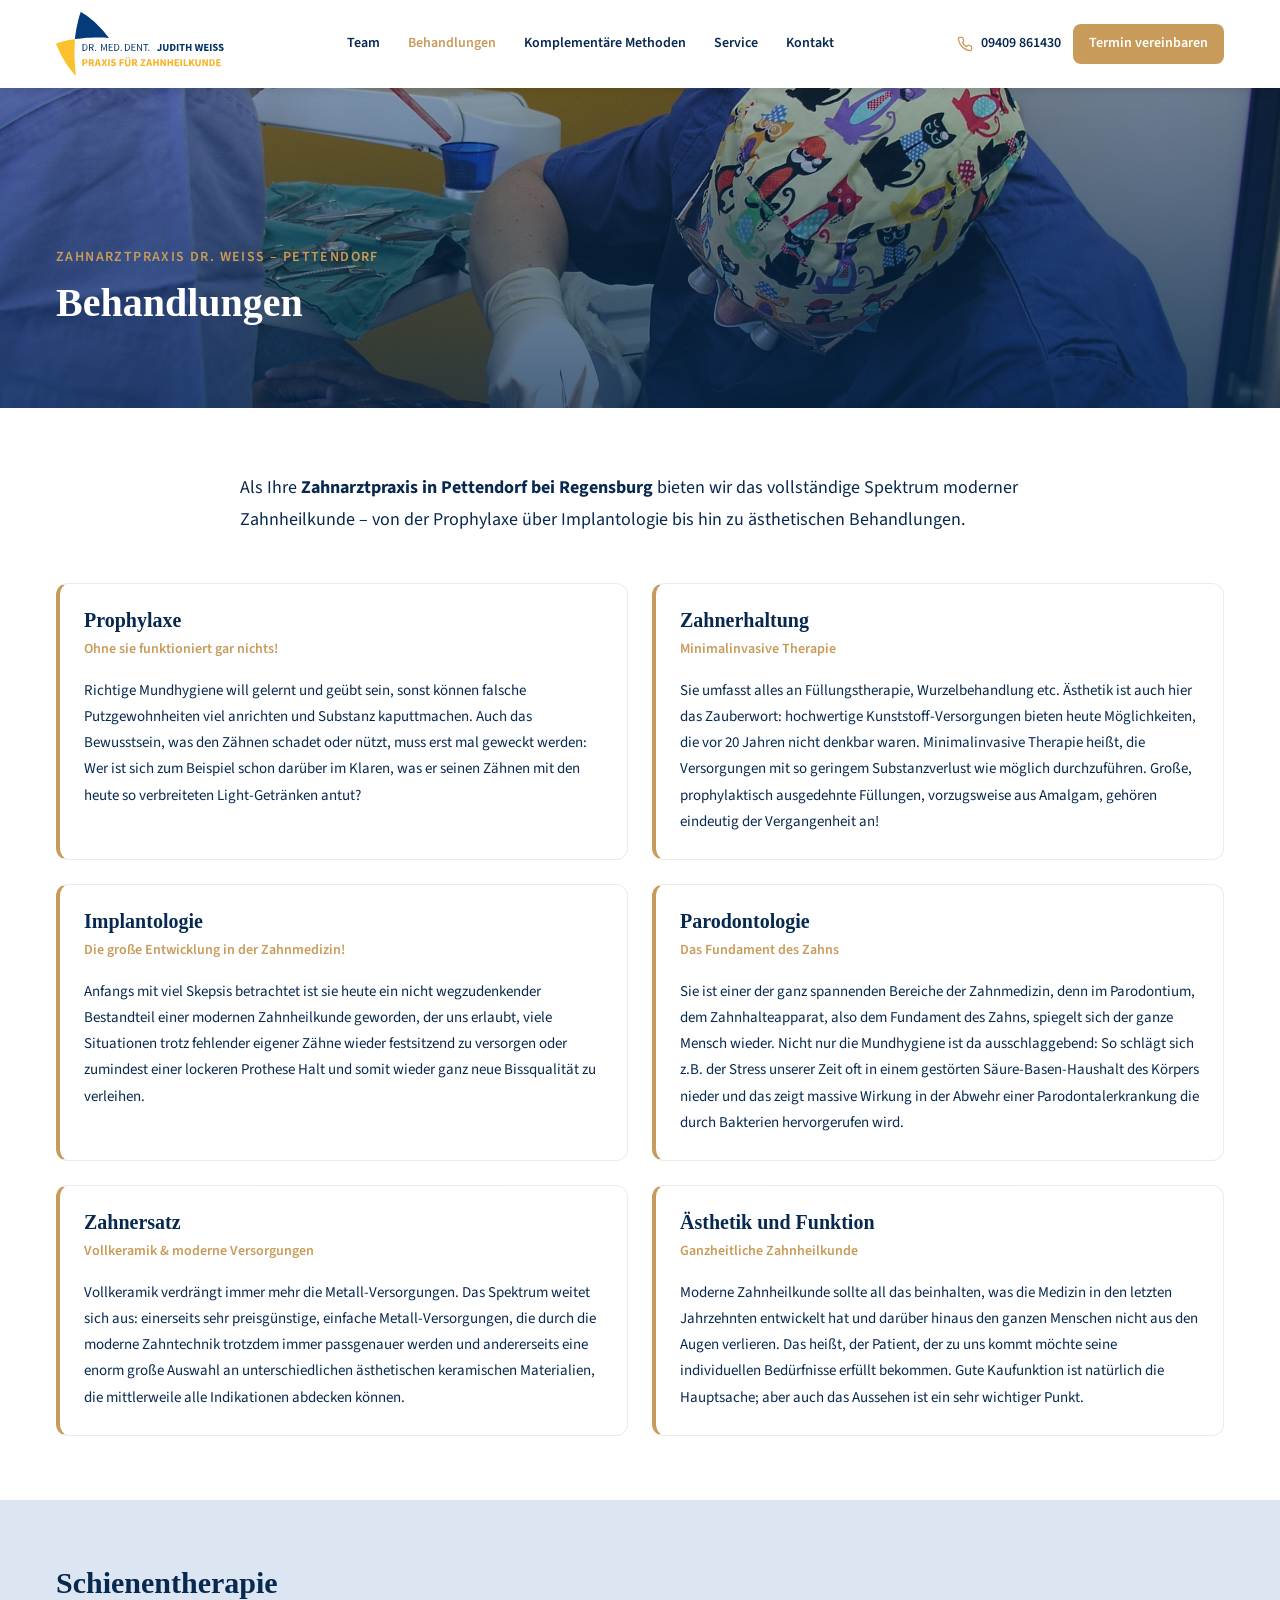
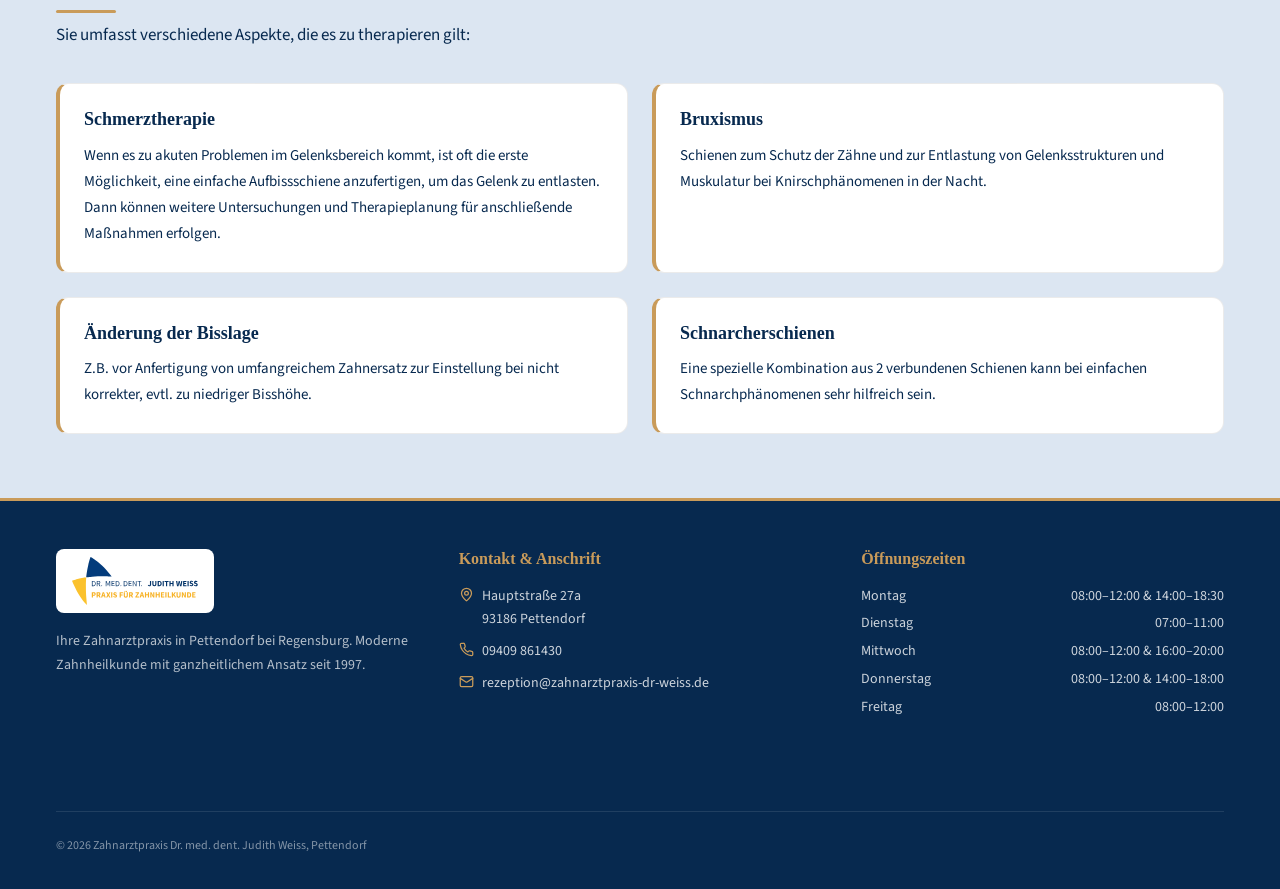
==== commit 6395c1aa: "Add files via upload" ====
--- a/behandlungen.html
+++ b/behandlungen.html
@@ -756,7 +756,7 @@
                         </li>
                         <li>
                             <svg xmlns="http://www.w3.org/2000/svg" width="15" height="15" viewBox="0 0 24 24" fill="none" stroke="currentColor" stroke-width="2" stroke-linecap="round" stroke-linejoin="round"><rect width="20" height="16" x="2" y="4" rx="2"></rect><path d="m22 7-8.97 5.7a1.94 1.94 0 0 1-2.06 0L2 7"></path></svg>
-                            <a href="/cdn-cgi/l/email-protection#fe8c9b849b8e8a979190be849f96909f8c848a8e8c9f86978dd39a8cd3899b978d8dd09a9b"><span class="__cf_email__" data-cfemail="fb899e819e8b8f929495bb819a93959a89818f8b899a839288d69f89d68c9e928888d59f9e">[email&#160;protected]</span></a>
+                            <a href="mailto:rezeption@zahnarztpraxis-dr-weiss.de">rezeption@zahnarztpraxis-dr-weiss.de</a>
                         </li>
                     </ul>
                 </div>
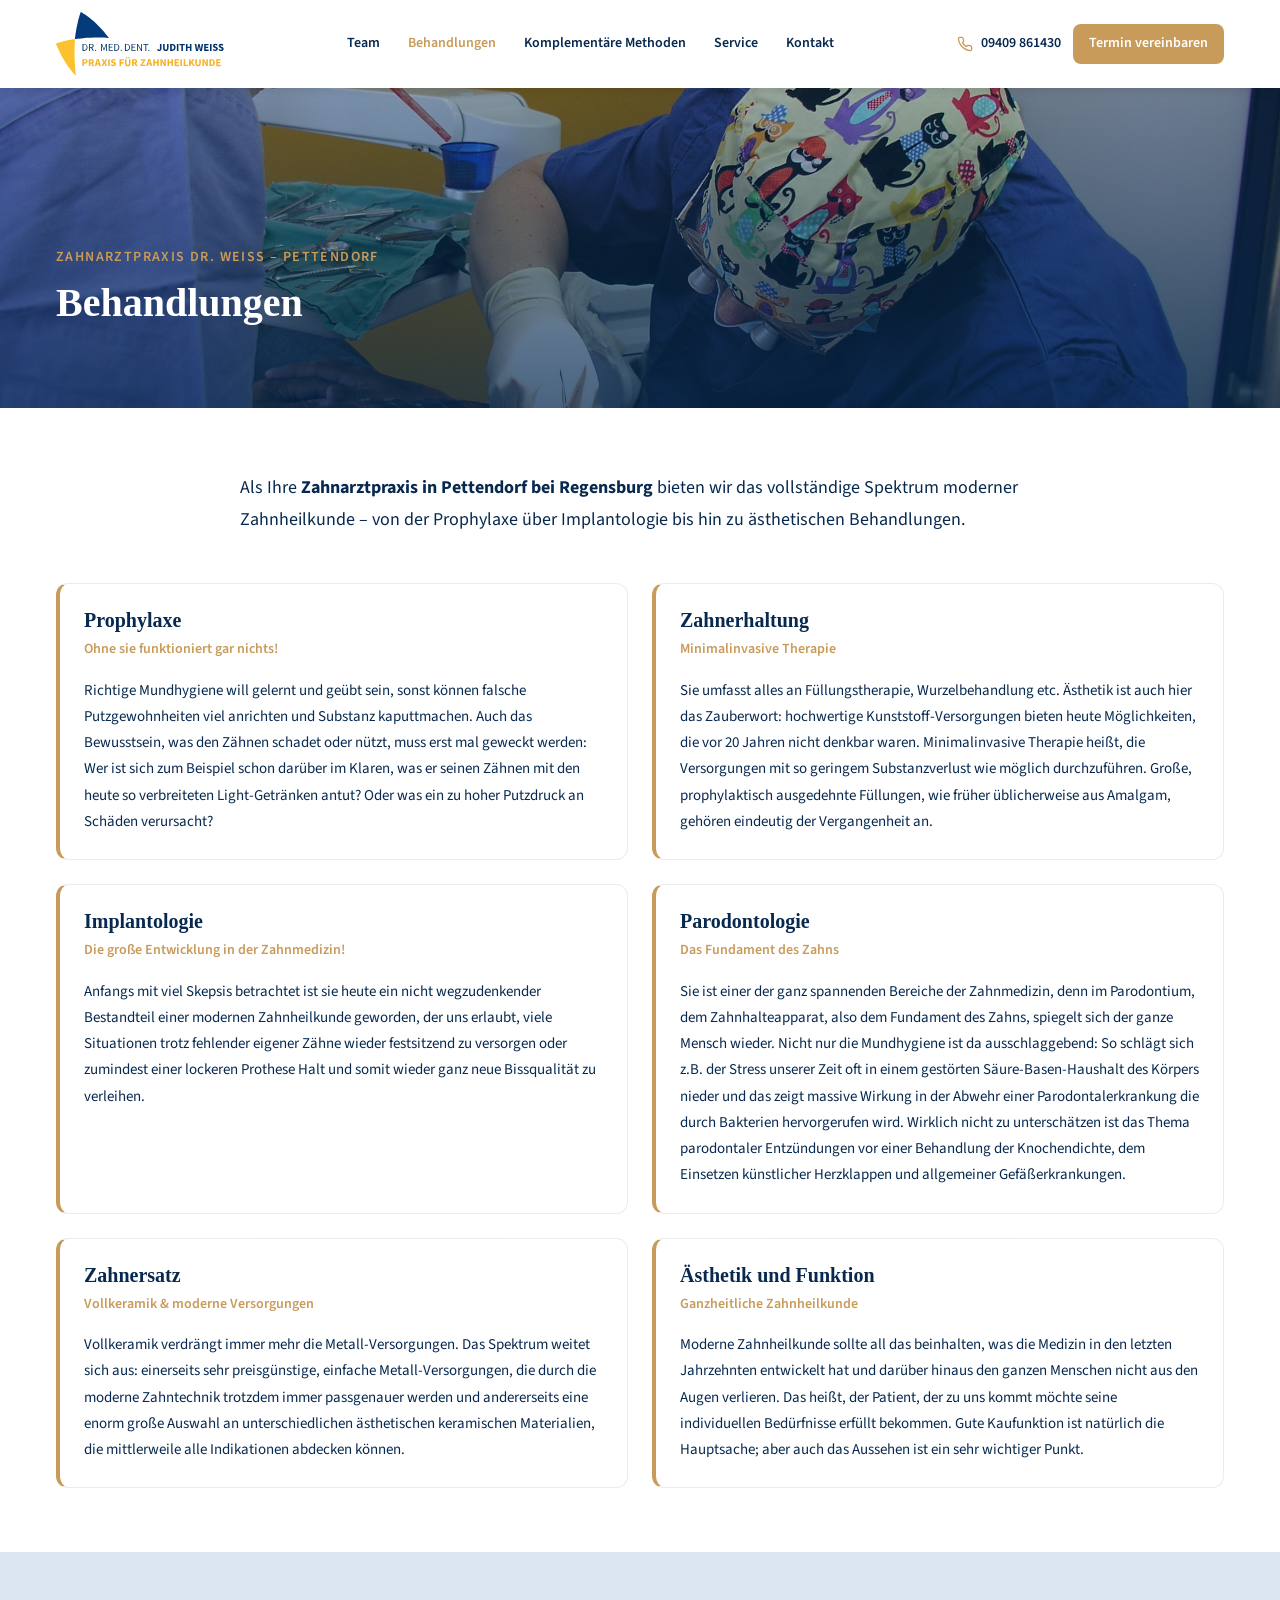
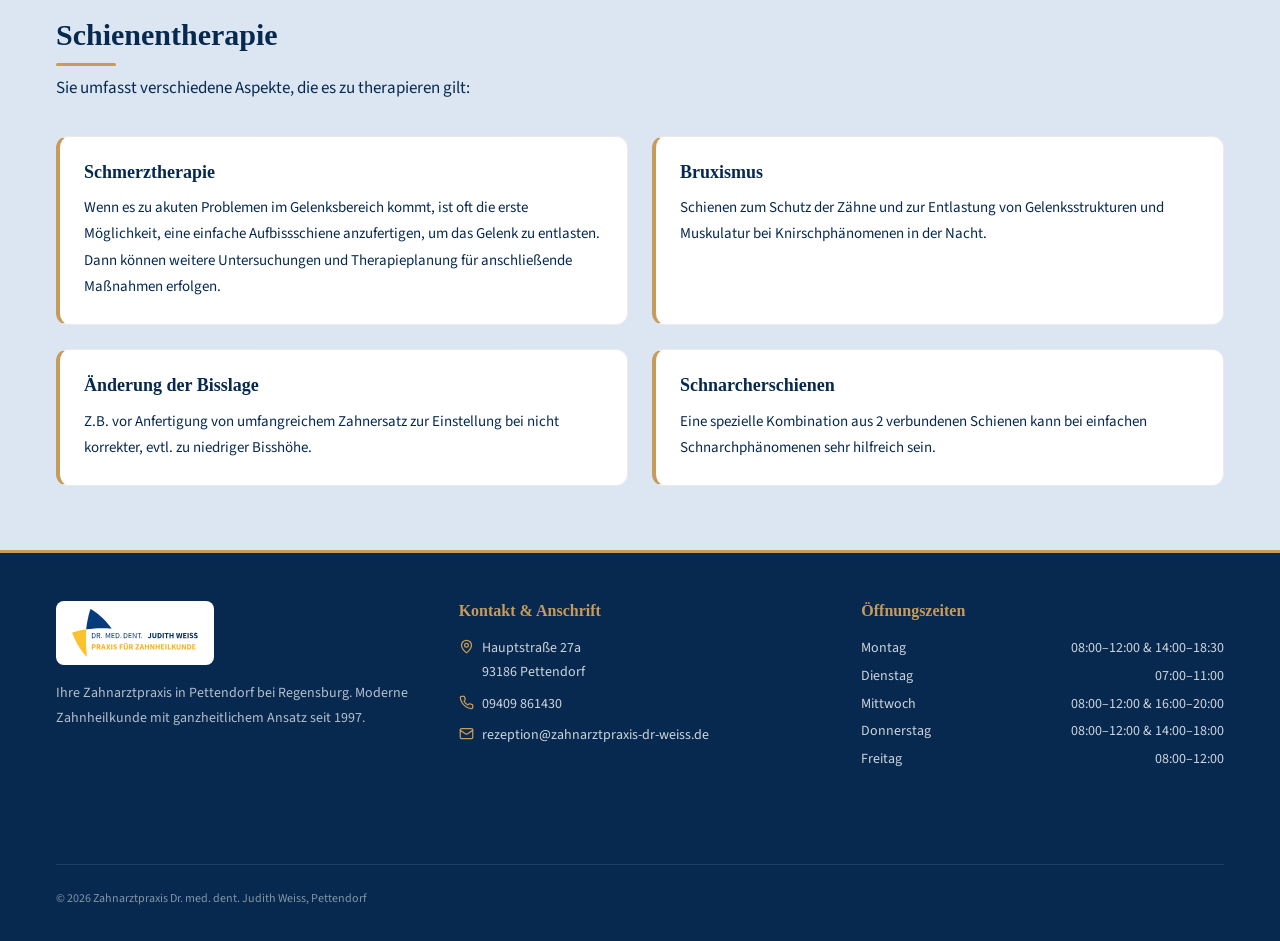
==== commit f006c686: "Add files via upload" ====
--- a/behandlungen.html
+++ b/behandlungen.html
@@ -659,14 +659,14 @@
                     <div class="treatment-card">
                         <h3>Prophylaxe</h3>
                         <p class="subtitle">Ohne sie funktioniert gar nichts!</p>
-                        <p>Richtige Mundhygiene will gelernt und geübt sein, sonst können falsche Putzgewohnheiten viel anrichten und Substanz kaputtmachen. Auch das Bewusstsein, was den Zähnen schadet oder nützt, muss erst mal geweckt werden: Wer ist sich zum Beispiel schon darüber im Klaren, was er seinen Zähnen mit den heute so verbreiteten Light-Getränken antut?</p>
+                        <p>Richtige Mundhygiene will gelernt und geübt sein, sonst können falsche Putzgewohnheiten viel anrichten und Substanz kaputtmachen. Auch das Bewusstsein, was den Zähnen schadet oder nützt, muss erst mal geweckt werden: Wer ist sich zum Beispiel schon darüber im Klaren, was er seinen Zähnen mit den heute so verbreiteten Light-Getränken antut? Oder was ein zu hoher Putzdruck an Schäden verursacht?</p>
                     </div>
                     
                     <!-- Zahnerhaltung -->
                     <div class="treatment-card">
                         <h3>Zahnerhaltung</h3>
                         <p class="subtitle">Minimalinvasive Therapie</p>
-                        <p>Sie umfasst alles an Füllungstherapie, Wurzelbehandlung etc. Ästhetik ist auch hier das Zauberwort: hochwertige Kunststoff-Versorgungen bieten heute Möglichkeiten, die vor 20 Jahren nicht denkbar waren. Minimalinvasive Therapie heißt, die Versorgungen mit so geringem Substanzverlust wie möglich durchzuführen. Große, prophylaktisch ausgedehnte Füllungen, vorzugsweise aus Amalgam, gehören eindeutig der Vergangenheit an!</p>
+                        <p>Sie umfasst alles an Füllungstherapie, Wurzelbehandlung etc. Ästhetik ist auch hier das Zauberwort: hochwertige Kunststoff-Versorgungen bieten heute Möglichkeiten, die vor 20 Jahren nicht denkbar waren. Minimalinvasive Therapie heißt, die Versorgungen mit so geringem Substanzverlust wie möglich durchzuführen. Große, prophylaktisch ausgedehnte Füllungen, wie früher üblicherweise aus Amalgam, gehören eindeutig der Vergangenheit an.</p>
                     </div>
                     
                     <!-- Implantologie -->
@@ -680,7 +680,7 @@
                     <div class="treatment-card">
                         <h3>Parodontologie</h3>
                         <p class="subtitle">Das Fundament des Zahns</p>
-                        <p>Sie ist einer der ganz spannenden Bereiche der Zahnmedizin, denn im Parodontium, dem Zahnhalteapparat, also dem Fundament des Zahns, spiegelt sich der ganze Mensch wieder. Nicht nur die Mundhygiene ist da ausschlaggebend: So schlägt sich z.B. der Stress unserer Zeit oft in einem gestörten Säure-Basen-Haushalt des Körpers nieder und das zeigt massive Wirkung in der Abwehr einer Parodontalerkrankung die durch Bakterien hervorgerufen wird.</p>
+                        <p>Sie ist einer der ganz spannenden Bereiche der Zahnmedizin, denn im Parodontium, dem Zahnhalteapparat, also dem Fundament des Zahns, spiegelt sich der ganze Mensch wieder. Nicht nur die Mundhygiene ist da ausschlaggebend: So schlägt sich z.B. der Stress unserer Zeit oft in einem gestörten Säure-Basen-Haushalt des Körpers nieder und das zeigt massive Wirkung in der Abwehr einer Parodontalerkrankung die durch Bakterien hervorgerufen wird. Wirklich nicht zu unterschätzen ist das Thema parodontaler Entzündungen vor einer Behandlung der Knochendichte, dem Einsetzen künstlicher Herzklappen und allgemeiner Gefäßerkrankungen.</p>
                     </div>
                     
                     <!-- Zahnersatz -->
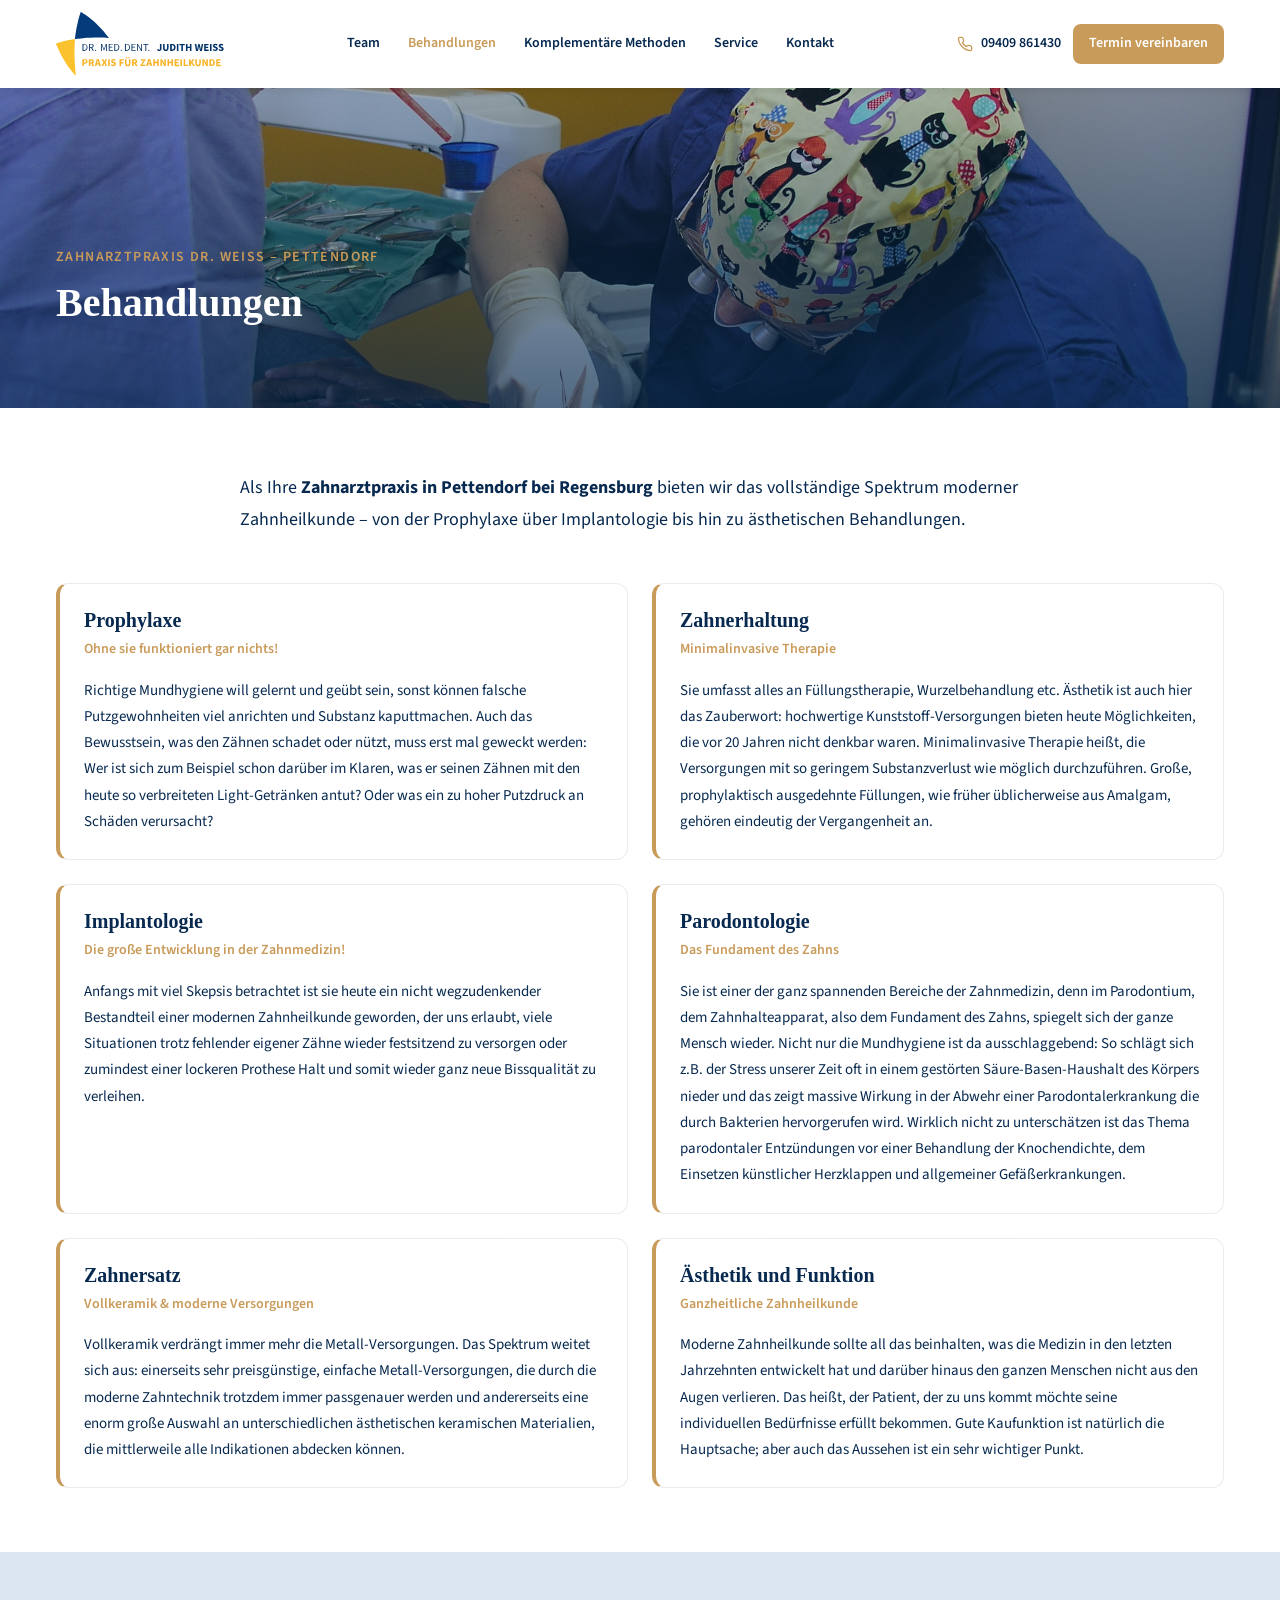
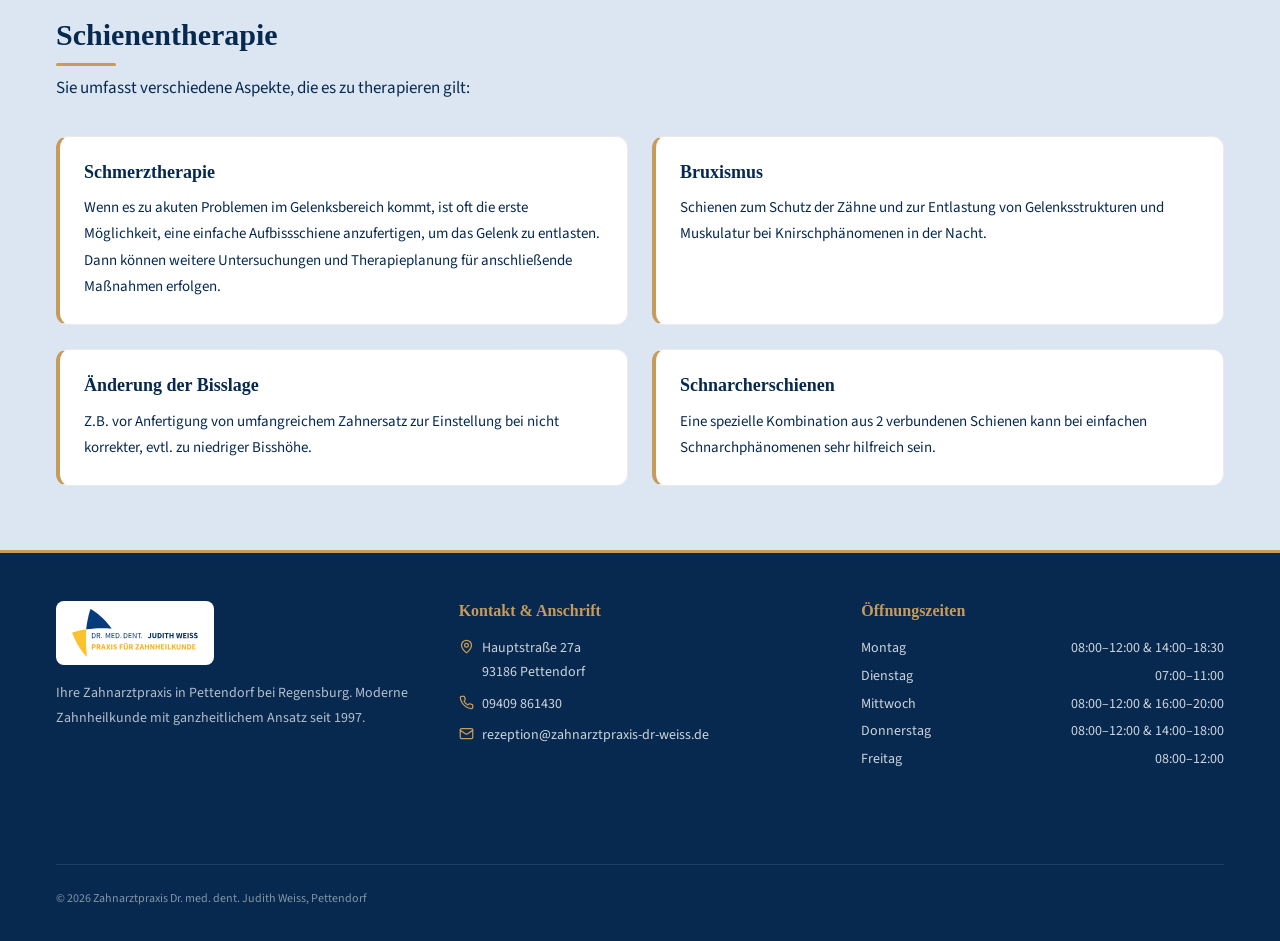
==== commit c45e2a8e: "Add files via upload" ====
--- a/behandlungen.html
+++ b/behandlungen.html
@@ -5,6 +5,13 @@
     <meta name="viewport" content="width=device-width, initial-scale=1.0, maximum-scale=1">
     <title>Behandlungen – Zahnarztpraxis Dr. Judith Weiss, Pettendorf</title>
     <meta name="description" content="Unsere Behandlungen: Prophylaxe, Zahnerhaltung, Implantologie, Parodontologie, Zahnersatz, Ästhetik und Funktion. Zahnarztpraxis Dr. Weiss in Pettendorf.">
+    
+    <!-- Favicon -->
+    <link rel="icon" type="image/png" sizes="16x16" href="./assets/favicon-16.png">
+    <link rel="icon" type="image/png" sizes="32x32" href="./assets/favicon-32.png">
+    <link rel="icon" type="image/png" sizes="48x48" href="./assets/favicon-48.png">
+    <link rel="icon" type="image/png" sizes="96x96" href="./assets/favicon-96.png">
+    <link rel="apple-touch-icon" sizes="180x180" href="./assets/apple-touch-icon.png">
     
     <!-- Fonts -->
     
@@ -272,7 +279,7 @@
         .page-header-overlay {
             position: absolute;
             inset: 0;
-            background: rgba(3, 59, 123, 0.10);
+            background: transparent;
         }
         
         .page-header-content {
